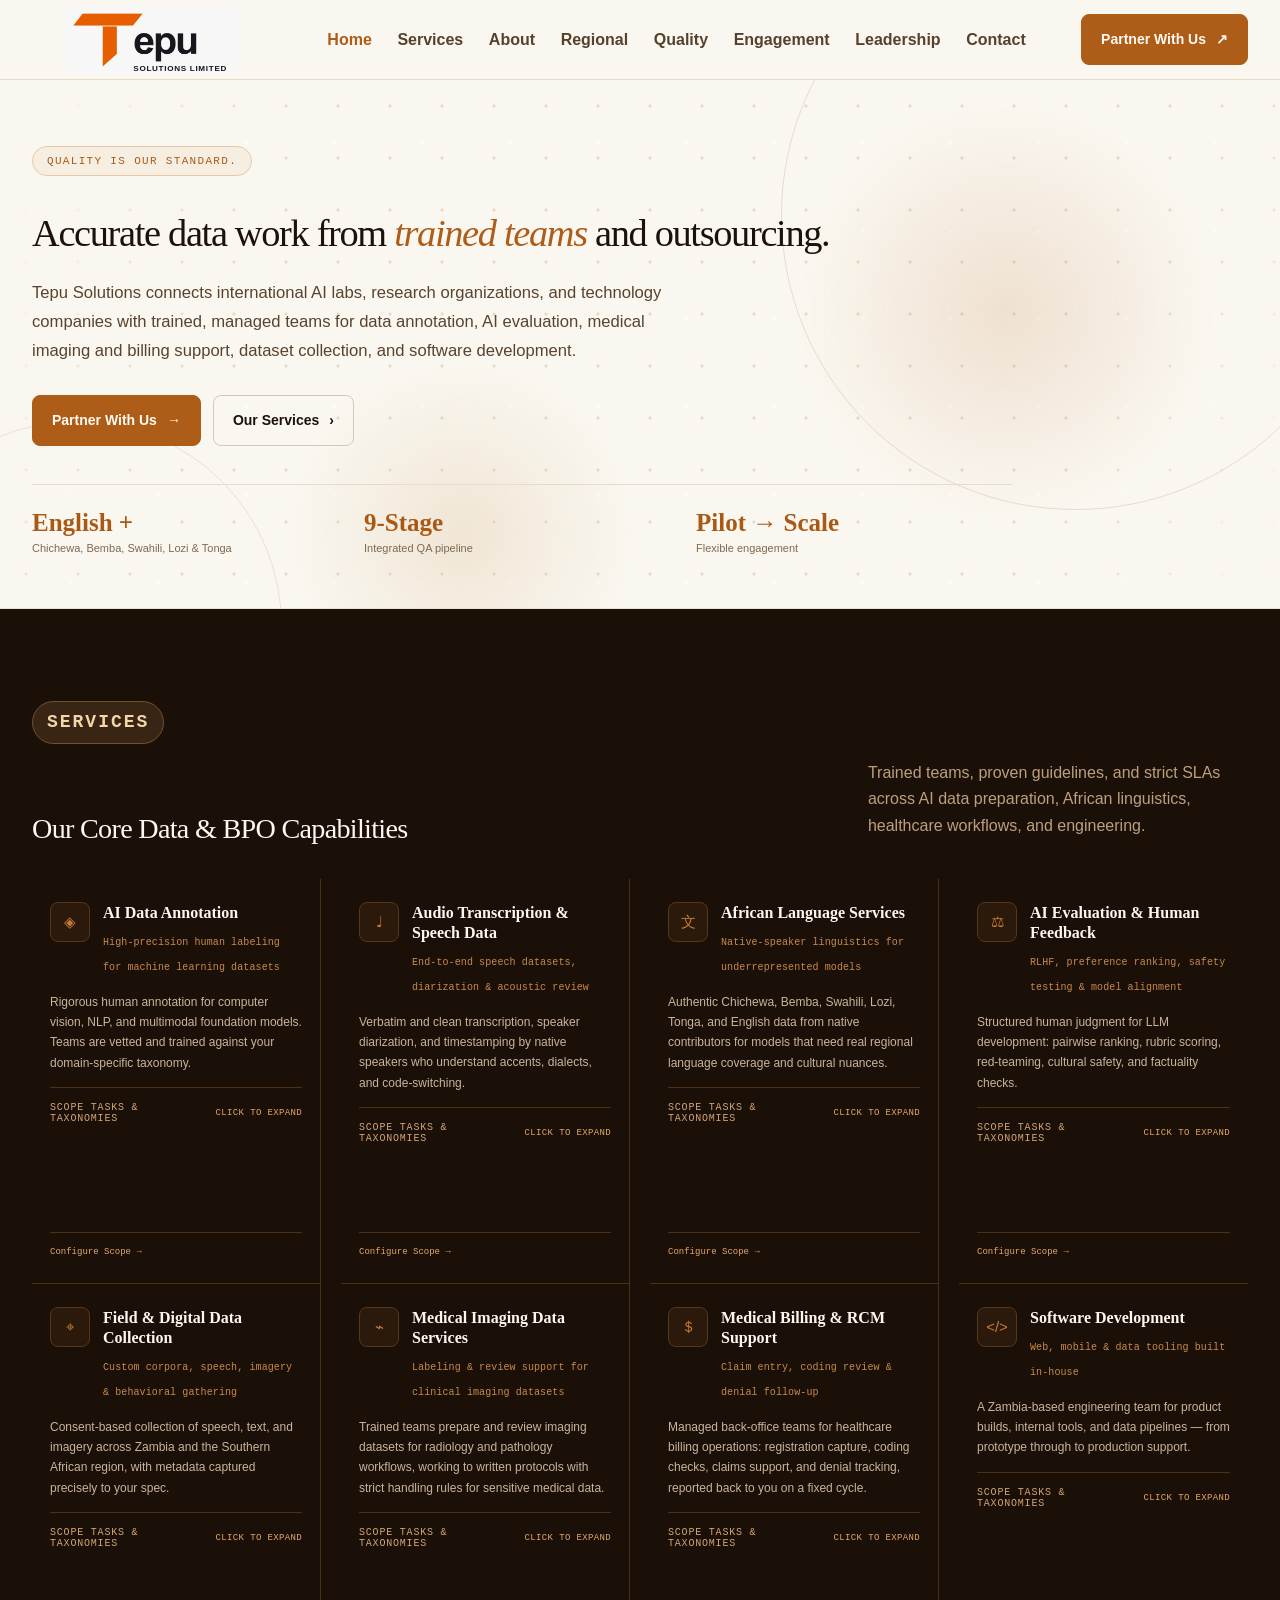
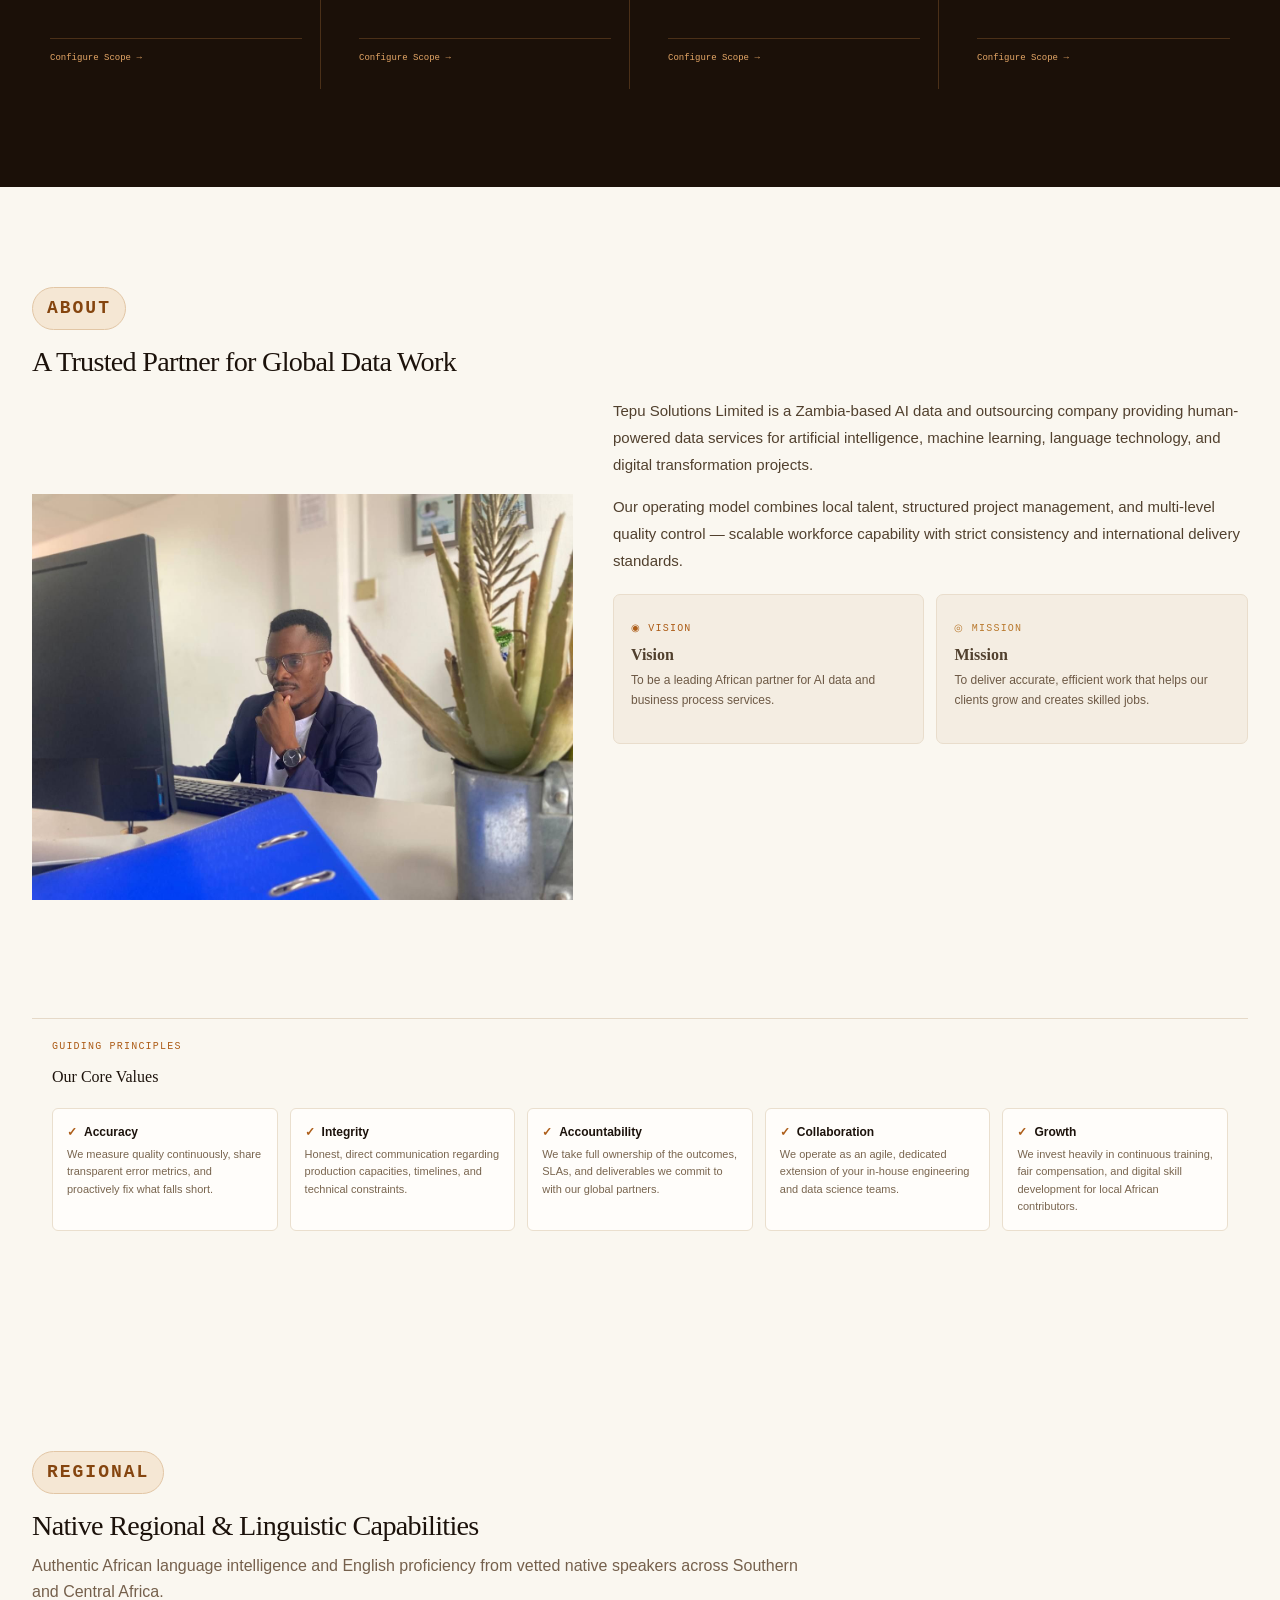
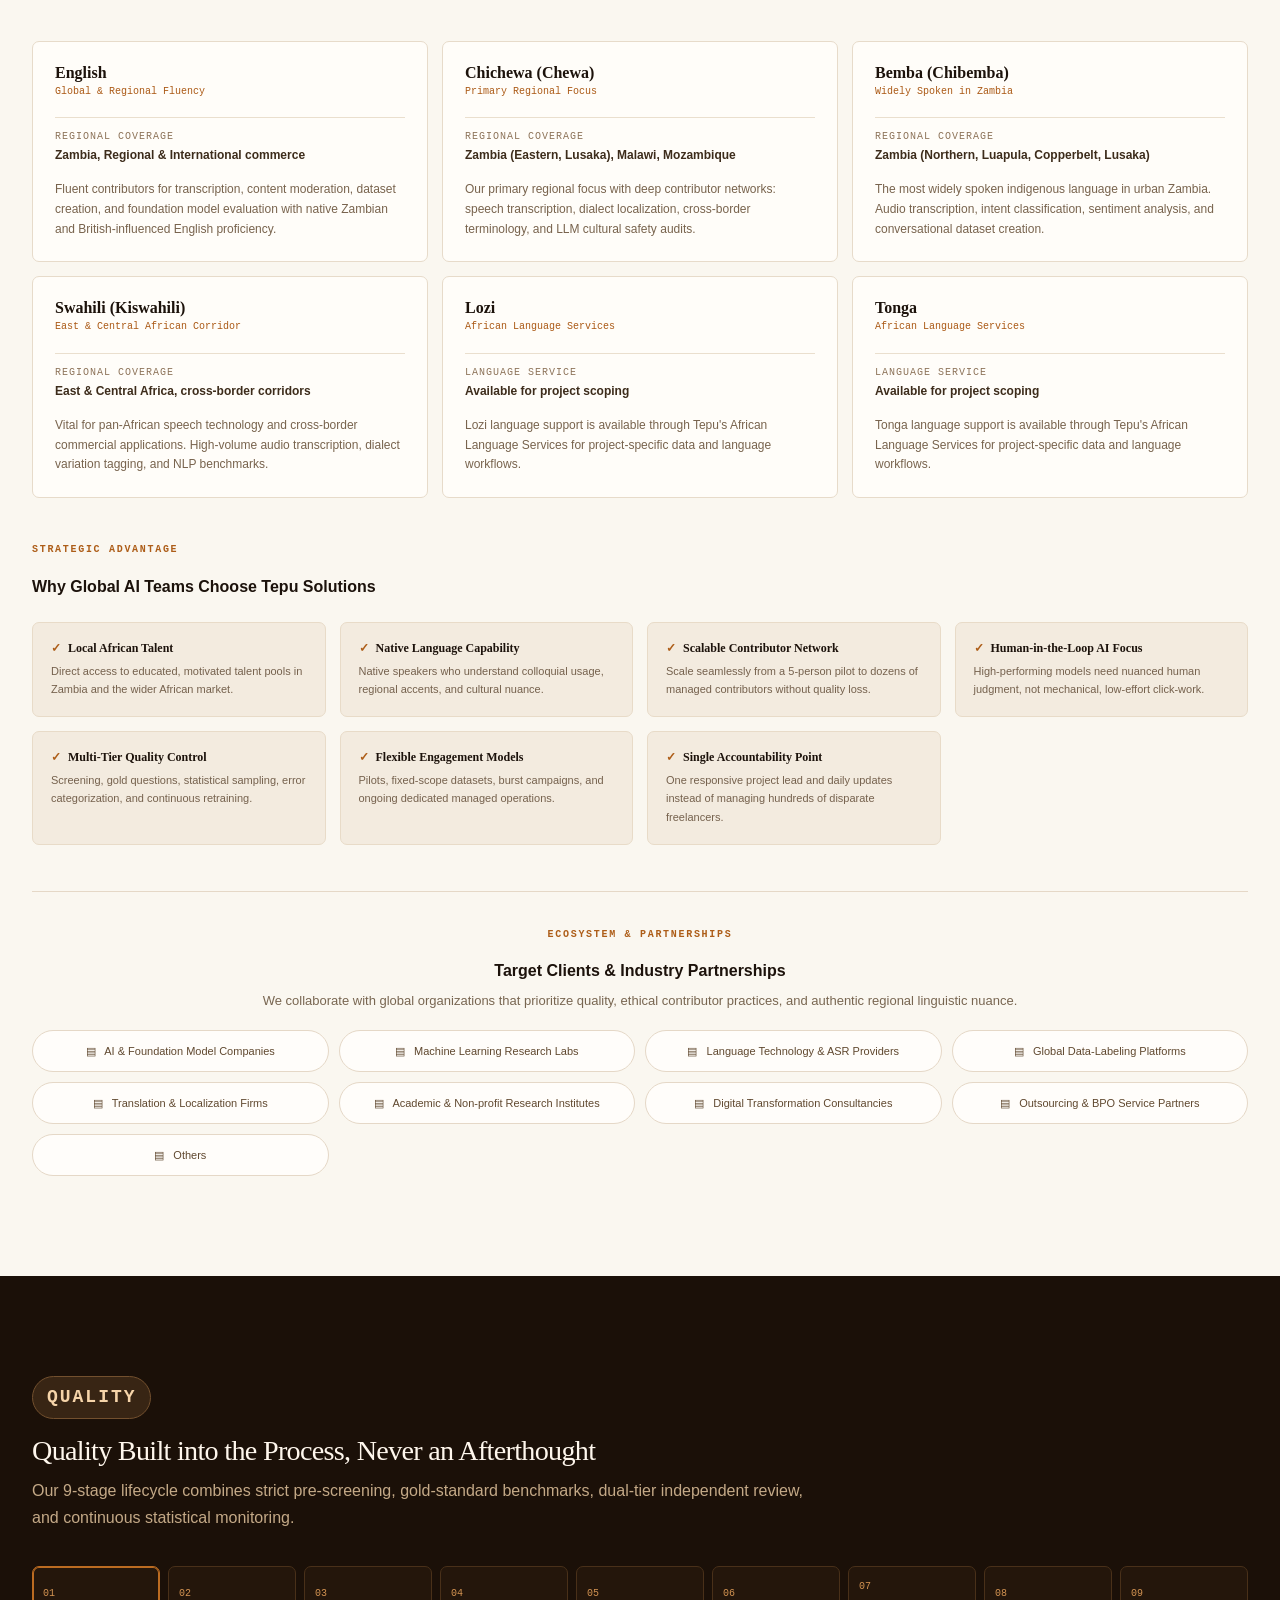
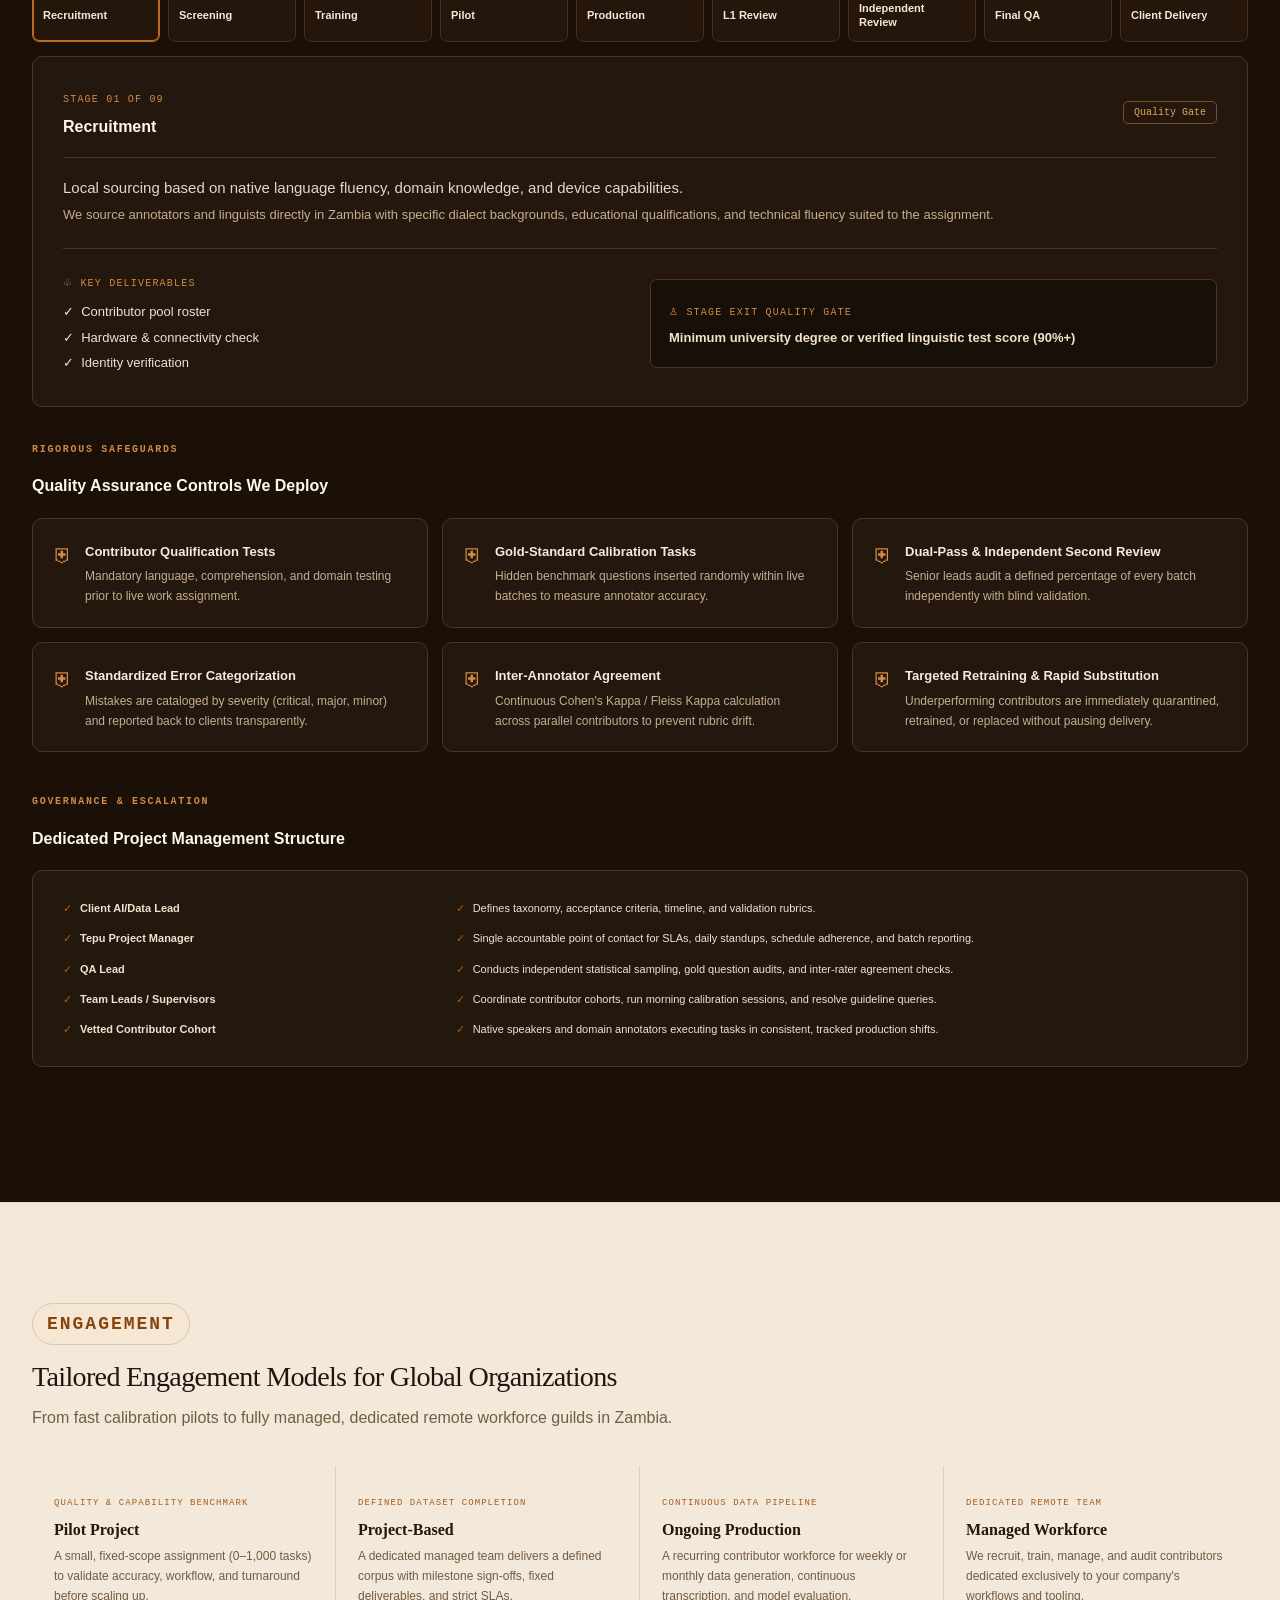
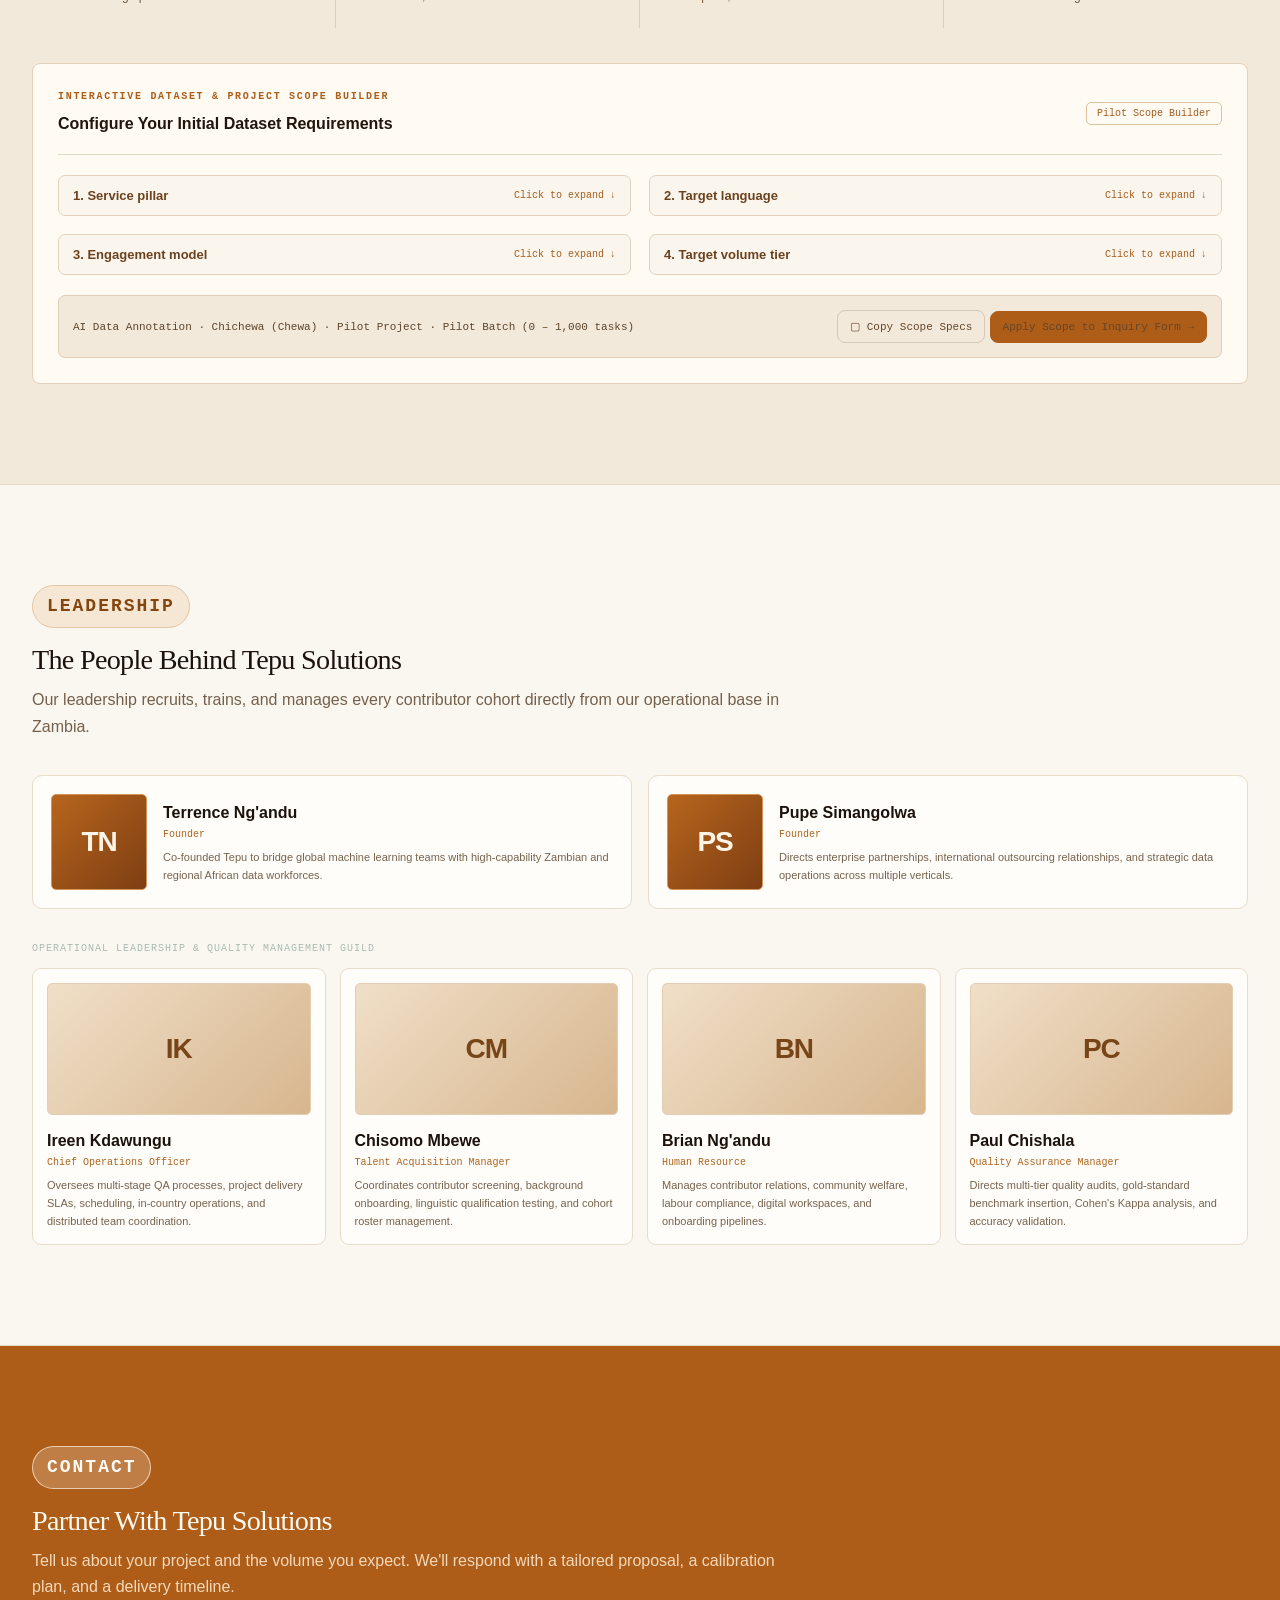
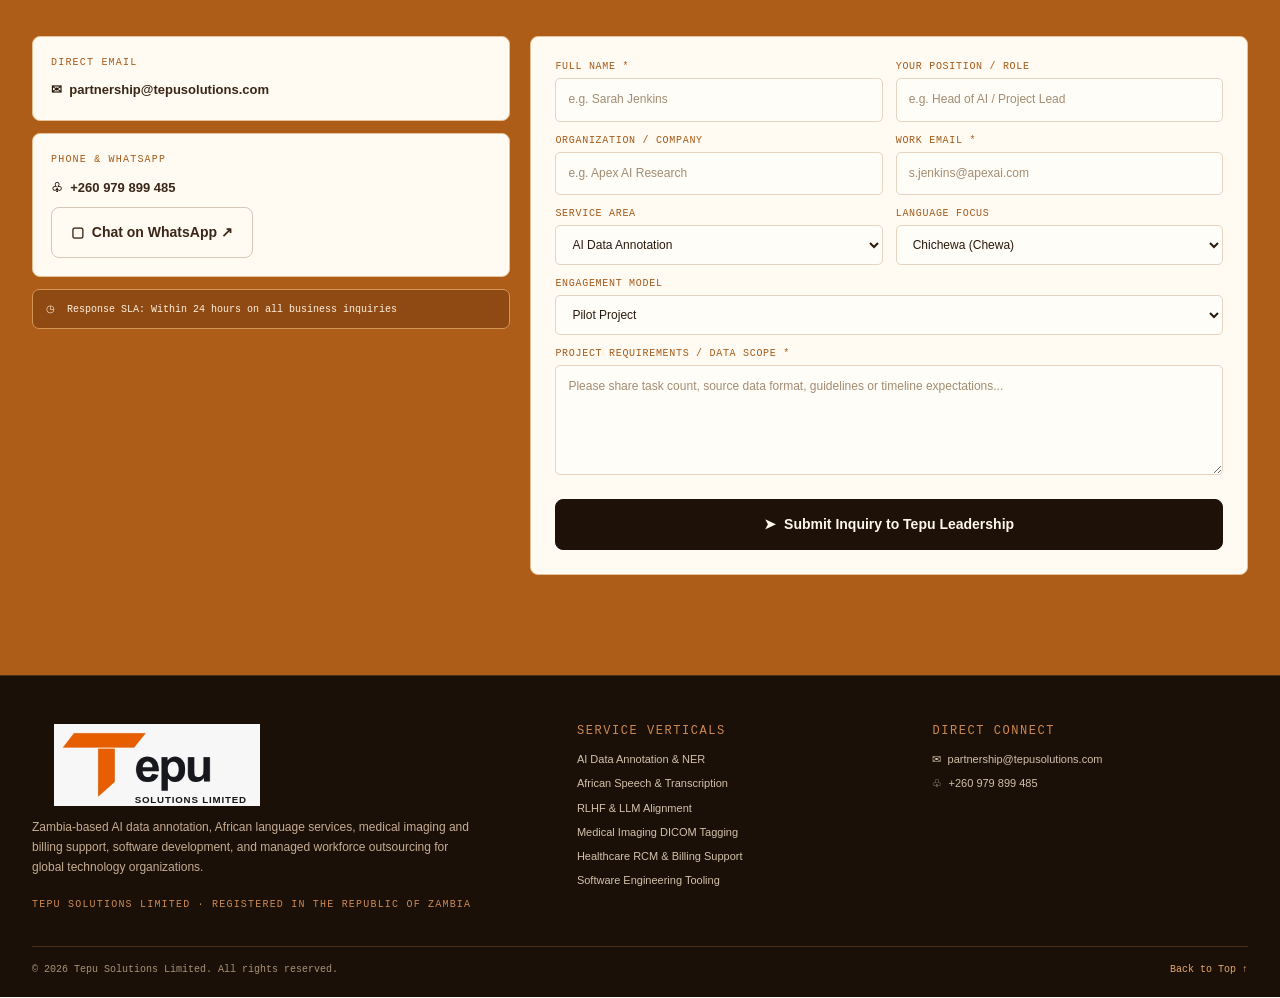
==== index.html @ 6230624f "Remove decorative dot from hero badge" ====
<!doctype html>
<html lang="en">
<head>
<meta charset="utf-8"><meta name="viewport" content="width=device-width,initial-scale=1"><meta name="theme-color" content="#faf7f0">
<meta name="description" content="Tepu Solutions connects international AI labs, research organizations, and technology companies with trained, managed teams for AI data and BPO work from Zambia.">
<title>Tepu Solutions Limited — AI Data &amp; BPO from Zambia</title>
<style>
:root{color-scheme:dark;--bg:#0d1513;--panel:#14211e;--panel2:#101a18;--line:#263934;--text:#eef4ef;--muted:#99aaa4;--green:#37c98a;--mint:#67e2bf;--yellow:#ecc54d;--red:#fa7777;--mono:ui-monospace,"SFMono-Regular",Consolas,monospace;--sans:Inter,"Segoe UI",Arial,sans-serif;--wrap:1380px}*{box-sizing:border-box}html{scroll-behavior:smooth;scroll-padding-top:88px}body{margin:0;background:var(--bg);color:var(--text);font-family:var(--sans);font-size:15px;line-height:1.65;-webkit-font-smoothing:antialiased}a{color:inherit;text-decoration:none}button,input,select,textarea{font:inherit}button{cursor:pointer}.wrap{width:min(var(--wrap),calc(100% - 64px));margin:auto}.mono,.eyebrow,.micro,.tag,.metric strong,.navlink,.step-num{font-family:var(--mono)}.eyebrow{margin:0 0 15px;color:var(--green);font-size:11px;font-weight:700;letter-spacing:.15em;text-transform:uppercase}.muted{color:var(--muted)}.accent{color:var(--green)}.accent2{color:var(--mint)}.rule{height:1px;background:var(--line)}
header{height:80px;position:sticky;top:0;z-index:20;background:rgba(13,21,19,.94);backdrop-filter:blur(16px);border-bottom:1px solid var(--line)}.nav{height:100%;display:flex;align-items:center;gap:28px}.brand{display:flex;align-items:center;gap:12px;min-width:220px}.brandmark{display:grid;place-items:center;width:40px;height:40px;background:var(--green);border-radius:9px;color:#082117;font-weight:900;font-size:20px}.brandtext{font-weight:750;line-height:1.15;font-size:15px}.brandtext small{display:block;color:var(--green);font:10px var(--mono);letter-spacing:.13em;margin-top:4px}.navlinks{display:flex;align-items:center;justify-content:center;gap:clamp(14px,2vw,32px);flex:1}.navlink{font-size:11px;color:#a9b9b2;white-space:nowrap;transition:color .2s}.navlink:hover,.navlink.active{color:var(--green)}.btn{display:inline-flex;align-items:center;justify-content:center;gap:10px;padding:12px 18px;border:1px solid var(--line);border-radius:6px;background:transparent;color:var(--text);font-weight:700;font-size:13px;transition:transform .2s,background .2s,border .2s}.btn:hover{transform:translateY(-2px);border-color:var(--green)}.btn-primary{background:var(--green);border-color:var(--green);color:#082117}.btn-primary:hover{background:#53d69c}.nav-cta{white-space:nowrap;padding:11px 16px;font-size:12px}.menu{display:none}
.hero{min-height:680px;position:relative;display:flex;align-items:center;overflow:hidden;border-bottom:1px solid var(--line);background:radial-gradient(ellipse at 70% 90%,rgba(28,157,108,.16),transparent 48%),linear-gradient(145deg,#101b18,#0d1513 66%)}.hero:before{content:"";position:absolute;inset:0;opacity:.2;background-image:radial-gradient(rgba(100,213,177,.36) 1px,transparent 1px);background-size:28px 28px;mask-image:linear-gradient(90deg,transparent 12%,black 100%)}.datastream{position:absolute;inset:auto -3% -10% 0;height:62%;width:106%;opacity:.34;pointer-events:none}.hero-inner{position:relative;z-index:1;padding:92px 0 48px}.hero-badge{display:inline-flex;align-items:center;gap:10px;border:1px solid #236147;background:#10241d;border-radius:999px;padding:6px 14px;color:var(--green);font:12px var(--mono)}.dot{width:8px;height:8px;background:var(--green);border-radius:100%;box-shadow:0 0 12px var(--green)}.stream-status{position:absolute;right:0;top:105px;border:1px solid #236147;background:#0e1d19;border-radius:999px;padding:7px 14px;color:var(--mint);font:10px var(--mono);letter-spacing:.02em}.hero h1{max-width:980px;margin:34px 0 24px;font-size:clamp(48px,7vw,86px);line-height:1.08;letter-spacing:-.055em;font-weight:780}.hero h1 em{font-style:normal;color:var(--green)}.hero-copy{max-width:820px;color:#a5b3ad;font-size:clamp(16px,1.45vw,20px);line-height:1.75;margin:0}.hero-actions{display:flex;gap:12px;margin-top:34px;flex-wrap:wrap}.hero-metrics{display:grid;grid-template-columns:repeat(3,1fr);gap:24px;margin-top:76px;border-top:1px solid var(--line);padding-top:34px}.metric strong{display:block;color:var(--text);font-size:27px;line-height:1.3}.metric p{margin:3px 0 0;color:var(--muted);font-size:12px}
section{scroll-margin-top:80px}.section{padding:100px 0}.section-head{max-width:780px;margin-bottom:35px}.section-title{margin:0 0 12px;font-size:clamp(28px,4vw,42px);line-height:1.17;letter-spacing:-.035em}.section-lede{margin:0;color:var(--muted);font-size:16px;max-width:780px}.about-grid{display:grid;grid-template-columns:1.25fr .75fr;gap:24px}.about-copy{font-size:17px;color:#c2cec8;line-height:1.8}.about-copy p{margin:0 0 18px}.mission-grid{display:grid;grid-template-columns:1fr 1fr;gap:14px;margin-top:26px}.mission,.value-panel,.card,.leader-card,.language-card,.engagement-card,.qa-card{background:var(--panel);border:1px solid var(--line);border-radius:10px}.mission{padding:22px}.mission h3{margin:7px 0;font-size:17px}.mission p{margin:0;font-size:13px;color:#c2cec8;line-height:1.65}.tag{font-size:10px;color:var(--green);letter-spacing:.12em;text-transform:uppercase}.value-panel{padding:24px}.value-panel h3{margin:0 0 15px;font-size:18px}.value{border:1px solid var(--line);background:#111b18;border-radius:7px;padding:14px;margin-top:10px}.value h4{margin:0 0 3px;font-size:14px}.value p{margin:0;color:var(--muted);font-size:12px}.check{color:var(--green);margin-right:7px}
.cap-section{padding-top:86px}.card-grid{display:grid;grid-template-columns:repeat(2,minmax(0,1fr));gap:18px}.card{padding:24px;display:flex;flex-direction:column;min-height:300px;transition:border-color .2s,transform .2s}.card:hover,.qa-card:hover,.leader-card:hover{border-color:#347a5e;transform:translateY(-2px)}.card-top{display:flex;align-items:flex-start;gap:13px}.iconbox{width:40px;height:40px;flex:0 0 40px;display:grid;place-items:center;color:var(--green);background:#10241d;border:1px solid var(--line);border-radius:8px}.iconbox svg{width:20px;height:20px;stroke:currentColor;fill:none;stroke-width:1.8}.card h3{font-size:18px;line-height:1.25;margin:1px 0 5px}.card .tag{font-size:10px;letter-spacing:.01em;text-transform:none;color:var(--green)}.card p{color:#aebdb6;font-size:13px;margin:18px 0}.scope{border-top:1px solid var(--line);padding-top:14px}.scope-label{color:#82948d;font:10px var(--mono);letter-spacing:.08em;text-transform:uppercase;margin-bottom:9px}.scope ul{list-style:none;margin:0;padding:0;display:grid;grid-template-columns:1fr 1fr;gap:7px 14px}.scope li{font-size:11px;color:#d1dbd5}.scope li:before{content:"✓";color:var(--green);margin-right:8px}.card-foot{border-top:1px solid var(--line);padding-top:14px;margin-top:auto;display:flex;justify-content:space-between;gap:10px;align-items:center;color:#95a89f;font:10px var(--mono)}.configure-service{border:0;background:transparent;padding:0;color:var(--green);font:10px var(--mono);white-space:nowrap}.configure-service:hover{text-decoration:underline}

.qa-grid{display:grid;grid-template-columns:repeat(9,minmax(90px,1fr));gap:8px;margin:30px 0 14px}.step{border:1px solid var(--line);background:#14201d;border-radius:7px;padding:12px 10px;text-align:left;color:var(--text);min-height:68px}.step[aria-selected="true"]{border-color:var(--green);box-shadow:inset 0 0 0 1px var(--green)}.step-num{display:block;color:var(--green);font-size:10px}.step b{display:block;font-size:11px;line-height:1.3;margin-top:5px}.stage{border:1px solid var(--line);background:var(--panel);border-radius:10px;padding:28px 30px;margin-bottom:35px}.stage-head{display:flex;justify-content:space-between;gap:20px;align-items:center;border-bottom:1px solid var(--line);padding-bottom:16px}.stage h3{margin:4px 0 0;font-size:21px}.verified{border:1px solid #286346;border-radius:5px;color:var(--green);padding:5px 10px;font:10px var(--mono)}.stage-desc{color:#c4d0c9;margin:18px 0 4px}.stage-detail{margin:0;color:var(--muted);font-size:13px}.stage-bottom{display:grid;grid-template-columns:1fr 1fr;gap:20px;border-top:1px solid var(--line);margin-top:22px;padding-top:20px}.stage-bottom ul{list-style:none;margin:8px 0 0;padding:0}.stage-bottom li{color:#cad5ce;font-size:13px;margin:4px 0}.gate{border:1px solid var(--line);background:#101a18;border-radius:7px;padding:18px;align-self:center}.gate .tag{color:var(--yellow)}.gate p{margin:5px 0 0;font-size:13px;font-weight:600}.qa-controls{display:grid;grid-template-columns:repeat(3,1fr);gap:14px}.qa-card{padding:20px;display:flex;gap:12px;align-items:flex-start}.qa-card strong{font-size:13px}.qa-card p{color:var(--muted);font-size:12px;margin:4px 0 0}.qa-card .shield{color:var(--green);font-size:20px}
.regional-grid{display:grid;grid-template-columns:repeat(2,1fr);gap:18px}.language-card{padding:24px}.language-card h3{margin:0;font-size:21px}.language-card .tag{display:block;margin:2px 0 17px;text-transform:none;letter-spacing:0}.coverage{border-top:1px solid var(--line);padding-top:13px}.coverage label{display:block;color:#879a91;font:10px var(--mono);text-transform:uppercase;letter-spacing:.1em}.coverage strong{font-size:13px}.language-card p{font-size:13px;color:var(--muted);margin:13px 0 0}.adv-grid{display:grid;grid-template-columns:repeat(3,1fr);gap:14px;margin-top:22px}.adv{background:var(--panel);border:1px solid var(--line);border-radius:8px;padding:18px}.adv h4{font-size:13px;margin:0 0 6px}.adv p{font-size:12px;color:var(--muted);margin:0}.partner-box{background:var(--panel);border:1px solid var(--line);border-radius:10px;padding:25px;margin-top:46px}.partner-grid{display:grid;grid-template-columns:repeat(4,1fr);gap:10px;margin-top:19px}.partner{border:1px solid var(--line);background:#101a18;border-radius:6px;padding:14px;color:#dae4dd;font-size:12px}
.engagement{background:#101a18;border-block:1px solid var(--line)}.engagement-grid{display:grid;grid-template-columns:repeat(4,1fr);gap:14px}.engagement-card{padding:20px}.engagement-card .tag{font-size:9px}.engagement-card h3{font-size:16px;margin:8px 0}.engagement-card p{color:var(--muted);font-size:12px;margin:0}.builder{margin-top:35px;padding:25px;border:1px solid var(--line);border-radius:10px;background:var(--panel)}.builder-head{display:flex;justify-content:space-between;align-items:center;gap:15px;border-bottom:1px solid var(--line);padding-bottom:17px}.builder-head h3{font-size:19px;margin:0}.builder-grid{display:grid;grid-template-columns:1fr 1fr 1fr;gap:18px;margin-top:20px}.option-group label{display:block;color:var(--green);font:10px var(--mono);text-transform:uppercase;letter-spacing:.07em;margin-bottom:7px}.option{display:block;width:100%;text-align:left;border:1px solid var(--line);background:#101a18;color:#adbbb5;border-radius:5px;padding:7px 10px;font-size:11px;margin:5px 0}.option.selected{border-color:var(--green);background:#173a2c;color:var(--text)}.volume{margin-top:16px;padding-top:13px;border-top:1px solid var(--line)}.scope-output{margin-top:20px;border:1px solid var(--line);border-radius:7px;background:#101a18;padding:14px;display:flex;align-items:center;justify-content:space-between;gap:14px;flex-wrap:wrap}.scope-output p{margin:0;color:#a9b8b1;font:11px var(--mono)}.scope-output .btn{font:11px var(--mono);padding:9px 12px}
.lead-grid{display:grid;grid-template-columns:1fr 1fr;gap:16px}.leader-card{padding:18px;display:flex;gap:16px;align-items:center}.portrait{width:96px;height:96px;flex:0 0 96px;border-radius:7px;background:linear-gradient(135deg,#1c6145,#18302a);display:grid;place-items:center;color:var(--mint);font-size:28px;font-weight:750;letter-spacing:-.04em;border:1px solid #286447}.leader-card h3{font-size:15px;margin:0}.role{display:block;color:var(--yellow);font:10px var(--mono);margin:2px 0 8px}.leader-card p{font-size:11px;color:var(--muted);margin:0}.subhead{margin:34px 0 14px;color:#a9bbb2;font:10px var(--mono);letter-spacing:.1em;text-transform:uppercase}.staff-grid{display:grid;grid-template-columns:repeat(4,1fr);gap:14px}.staff{background:var(--panel);border:1px solid var(--line);border-radius:9px;padding:14px}.staff .portrait{width:100%;height:132px;margin-bottom:13px}.staff h3{font-size:13px;margin:0}.staff p{font-size:11px;color:var(--muted);margin:8px 0 0}
.contact{background:#101a18;border-top:1px solid var(--line)}.contact-grid{display:grid;grid-template-columns:.8fr 1.2fr;gap:20px}.contact-stack{display:grid;gap:12px;align-content:start}.contact-card{border:1px solid var(--line);background:var(--panel);border-radius:8px;padding:18px}.contact-card .tag{display:block;margin-bottom:6px}.contact-card strong{font-size:13px}.contact-card p{margin:0;color:var(--muted);font-size:11px}.contact-card a:hover{color:var(--green)}.sla{border:1px solid var(--line);border-radius:7px;padding:13px;color:var(--yellow);font:10px var(--mono);background:#111b18}.formbox{border:1px solid var(--line);background:var(--panel);border-radius:10px;padding:24px}.formgrid{display:grid;grid-template-columns:1fr 1fr;gap:13px}.field label{display:block;color:var(--green);font:10px var(--mono);letter-spacing:.07em;text-transform:uppercase;margin-bottom:6px}.field input,.field select,.field textarea{width:100%;background:#101a18;border:1px solid var(--line);border-radius:5px;color:var(--text);padding:11px 12px;font-size:12px;outline:none}.field input:focus,.field select:focus,.field textarea:focus{border-color:var(--green)}.field textarea{min-height:110px;resize:vertical}.field.full{grid-column:1/-1}.formbox .btn{width:100%;margin-top:16px}.formnote{color:#83958c;font:10px var(--mono);margin:11px 0 0}.footer{border-top:1px solid var(--line);padding:48px 0 22px}.footer-grid{display:grid;grid-template-columns:1.6fr 1fr 1fr;gap:40px}.footer p{max-width:440px;color:var(--muted);font-size:12px}.footer h4{font:10px var(--mono);color:var(--green);letter-spacing:.13em;text-transform:uppercase;margin:0 0 12px}.footer-list{list-style:none;padding:0;margin:0;color:#a9b8b1;font-size:11px}.footer-list li{margin:6px 0}.copyright{border-top:1px solid var(--line);margin-top:32px;padding-top:17px;display:flex;justify-content:space-between;color:#82948c;font:10px var(--mono)}.backtop{color:var(--green)}
@media(max-width:1100px){.navlinks{gap:13px}.navlink{font-size:10px}.brand{min-width:175px}.nav{gap:16px}.stream-status{right:0}.qa-grid{grid-template-columns:repeat(5,1fr)}.partner-grid{grid-template-columns:repeat(3,1fr)}}@media(max-width:800px){.wrap{width:min(var(--wrap),calc(100% - 36px))}.nav{justify-content:space-between}.navlinks{display:none;position:absolute;left:0;right:0;top:79px;padding:18px;background:#101a18;border-bottom:1px solid var(--line);align-items:flex-start;flex-direction:column}.navlinks.open{display:flex}.navlinks .navlink{font-size:12px;padding:4px}.menu{display:inline-flex;background:transparent;color:var(--text);border:1px solid var(--line);border-radius:5px;padding:8px 10px}.nav-cta{margin-left:auto}.brand{min-width:0}.hero{min-height:initial}.hero-inner{padding:95px 0 35px}.stream-status{position:static;display:inline-flex;margin-top:18px}.hero-metrics{margin-top:55px;gap:10px}.metric strong{font-size:20px}.section{padding:75px 0}.about-grid,.contact-grid{grid-template-columns:1fr}.card-grid{grid-template-columns:1fr}.card{min-height:0}.card-foot{margin-top:22px}.qa-controls{grid-template-columns:repeat(2,1fr)}.partner-grid{grid-template-columns:repeat(2,1fr)}.engagement-grid{grid-template-columns:repeat(2,1fr)}.builder-grid{grid-template-columns:1fr 1fr}.staff-grid{grid-template-columns:repeat(2,1fr)}.footer-grid{grid-template-columns:1fr 1fr}.footer-brand-col{grid-column:1/-1}}@media(max-width:540px){.nav-cta{display:none}.hero h1{font-size:48px}.hero-copy{font-size:15px}.hero-metrics{grid-template-columns:1fr;gap:15px}.metric{display:flex;align-items:baseline;gap:12px}.metric strong{min-width:125px}.mission-grid,.regional-grid{grid-template-columns:1fr}.scope ul{grid-template-columns:1fr 1fr}.qa-grid{grid-template-columns:repeat(3,1fr)}.stage{padding:20px}.stage-bottom{grid-template-columns:1fr}.qa-controls{grid-template-columns:1fr}.adv-grid{grid-template-columns:1fr 1fr}.partner-grid{grid-template-columns:1fr 1fr}.engagement-grid{grid-template-columns:1fr 1fr}.builder{padding:18px}.builder-head{align-items:flex-start;flex-direction:column}.builder-grid{grid-template-columns:1fr}.lead-grid{grid-template-columns:1fr}.leader-card{align-items:flex-start}.portrait{width:74px;height:74px;flex-basis:74px}.staff-grid{grid-template-columns:1fr 1fr}.staff .portrait{height:100px}.formgrid{grid-template-columns:1fr}.field.full{grid-column:auto}.footer-grid{grid-template-columns:1fr}.footer-brand-col{grid-column:auto}.copyright{flex-direction:column;gap:12px}.section-title{font-size:30px}}
@media(prefers-reduced-motion:reduce){html{scroll-behavior:auto}*,*:before,*:after{transition:none!important}}
</style>
<link rel="stylesheet" href="assets/theme.css?v=section-labels-20261012">
</head>
<body>
<header><div class="wrap nav"><a class="brand" href="#home" aria-label="Tepu Solutions home"><img class="brand-logo" src="assets/tepu-company-logo.svg" alt="Tepu Solutions Limited"></a><nav class="navlinks" id="navlinks" aria-label="Main navigation"><a class="navlink" href="#home">Home</a><a class="navlink" href="#capabilities">Services</a><a class="navlink" href="#about">About</a><a class="navlink" href="#regional">Regional</a><a class="navlink" href="#quality">Quality</a><a class="navlink" href="#engagement">Engagement</a><a class="navlink" href="#leadership">Leadership</a><a class="navlink" href="#contact">Contact</a></nav><a class="btn btn-primary nav-cta" href="#contact">Partner With Us <span aria-hidden="true">↗</span></a><button class="menu" id="menu" aria-expanded="false" aria-controls="navlinks">Menu</button></div></header>
<main>
<section id="home" class="hero hero-showcase"><div class="hero-motion-bg" aria-hidden="true"><span class="home-glow home-glow-a"></span><span class="home-glow home-glow-b"></span><span class="home-orbit home-orbit-a"></span><span class="home-orbit home-orbit-b"></span></div><div class="wrap hero-layout"><div class="hero-main"><span class="hero-badge">Quality is our standard.</span><h1>Accurate data work from <em>trained teams</em> and outsourcing.</h1><p class="hero-copy">Tepu Solutions connects international AI labs, research organizations, and technology companies with trained, managed teams for data annotation, AI evaluation, medical imaging and billing support, dataset collection, and software development.</p><div class="hero-actions"><a class="btn btn-primary" href="#contact">Partner With Us <span>→</span></a><a class="btn" href="#capabilities">Our Services <span>›</span></a></div></div><div class="hero-metrics"><div class="metric"><strong>English +</strong><p>Chichewa, Bemba, Swahili, Lozi &amp; Tonga</p></div><div class="metric"><strong>9-Stage</strong><p>Integrated QA pipeline</p></div><div class="metric"><strong>Pilot → Scale</strong><p>Flexible engagement</p></div></div></div></section>
<section class="section cap-section services-section" id="capabilities"><div class="wrap"><div class="section-head"><p class="eyebrow">Services</p><h2 class="section-title">Our Core Data &amp; BPO Capabilities</h2><p class="section-lede">Trained teams, proven guidelines, and strict SLAs across AI data preparation, African linguistics, healthcare workflows, and engineering.</p></div><div class="card-grid">
<article class="card"><div class="card-top"><span class="iconbox">◈</span><div><h3>AI Data Annotation</h3><span class="tag">High-precision human labeling for machine learning datasets</span></div></div><p>Rigorous human annotation for computer vision, NLP, and multimodal foundation models. Teams are vetted and trained against your domain-specific taxonomy.</p><details class="scope scope-dropdown"><summary>Scope tasks &amp; taxonomies</summary><ul><li>Transcription</li><li>Text classification</li><li>Named Entity Recognition (NER)</li><li>Intent classification</li><li>Sentiment annotation</li><li>Content categorization</li><li>Image annotation (boxes, polygons, segmentation)</li><li>Video annotation &amp; tracking</li><li>Audio annotation</li><li>Entity &amp; attribute labeling</li><li>Search relevance evaluation</li><li>Data quality review &amp; auditing</li></ul></details><div class="card-foot"><button class="configure-service" type="button" data-service="AI Data Annotation">Configure Scope →</button></div></article>
<article class="card"><div class="card-top"><span class="iconbox">♩</span><div><h3>Audio Transcription &amp; Speech Data</h3><span class="tag">End-to-end speech datasets, diarization &amp; acoustic review</span></div></div><p>Verbatim and clean transcription, speaker diarization, and timestamping by native speakers who understand accents, dialects, and code-switching.</p><details class="scope scope-dropdown"><summary>Scope tasks &amp; taxonomies</summary><ul><li>Verbatim &amp; clean-read transcription</li><li>Speaker diarization</li><li>Timestamp alignment</li><li>Acoustic event tagging</li><li>Speech corpus recording</li><li>ASR output review</li></ul></details><div class="card-foot"><button class="configure-service" type="button" data-service="Audio Transcription &amp; Speech Data">Configure Scope →</button></div></article>
<article class="card"><div class="card-top"><span class="iconbox">文</span><div><h3>African Language Services</h3><span class="tag">Native-speaker linguistics for underrepresented models</span></div></div><p>Authentic Chichewa, Bemba, Swahili, Lozi, Tonga, and English data from native contributors for models that need real regional language coverage and cultural nuances.</p><details class="scope scope-dropdown"><summary>Scope tasks &amp; taxonomies</summary><ul><li>Translation &amp; back-translation</li><li>Dialect localization</li><li>Cultural safety review</li><li>Lexicon &amp; glossary building</li><li>Text corpus creation</li><li>Prompt &amp; response writing</li></ul></details><div class="card-foot"><button class="configure-service" type="button" data-service="African Language Services">Configure Scope →</button></div></article>
<article class="card"><div class="card-top"><span class="iconbox">⚖</span><div><h3>AI Evaluation &amp; Human Feedback</h3><span class="tag">RLHF, preference ranking, safety testing &amp; model alignment</span></div></div><p>Structured human judgment for LLM development: pairwise ranking, rubric scoring, red-teaming, cultural safety, and factuality checks.</p><details class="scope scope-dropdown"><summary>Scope tasks &amp; taxonomies</summary><ul><li>Preference ranking (RLHF)</li><li>Rubric-based response scoring</li><li>Red-teaming &amp; safety testing</li><li>Factuality verification</li><li>Instruction-following evaluation</li><li>Multilingual output review</li></ul></details><div class="card-foot"><button class="configure-service" type="button" data-service="AI Evaluation &amp; Human Feedback">Configure Scope →</button></div></article>
<article class="card"><div class="card-top"><span class="iconbox">⌖</span><div><h3>Field &amp; Digital Data Collection</h3><span class="tag">Custom corpora, speech, imagery &amp; behavioral gathering</span></div></div><p>Consent-based collection of speech, text, and imagery across Zambia and the Southern African region, with metadata captured precisely to your spec.</p><details class="scope scope-dropdown"><summary>Scope tasks &amp; taxonomies</summary><ul><li>Speech recording campaigns</li><li>Image &amp; video capture</li><li>Survey &amp; form data</li><li>Text elicitation</li><li>Metadata tagging</li><li>Consent &amp; compliance tracking</li></ul></details><div class="card-foot"><button class="configure-service" type="button" data-service="Field &amp; Digital Data Collection">Configure Scope →</button></div></article>
<article class="card"><div class="card-top"><span class="iconbox">⌁</span><div><h3>Medical Imaging Data Services</h3><span class="tag">Labeling &amp; review support for clinical imaging datasets</span></div></div><p>Trained teams prepare and review imaging datasets for radiology and pathology workflows, working to written protocols with strict handling rules for sensitive medical data.</p><details class="scope scope-dropdown"><summary>Scope tasks &amp; taxonomies</summary><ul><li>Image labeling (boxes, polygons, segmentation)</li><li>Lesion and region marking</li><li>Image classification &amp; triage tagging</li><li>Report-to-image alignment review</li><li>DICOM metadata tagging</li><li>De-identification checks</li><li>Second-reader QC sampling</li><li>Dataset quality auditing</li></ul></details><div class="card-foot"><button class="configure-service" type="button" data-service="Medical Imaging Data Services">Configure Scope →</button></div></article>
<article class="card"><div class="card-top"><span class="iconbox">＄</span><div><h3>Medical Billing &amp; RCM Support</h3><span class="tag">Claim entry, coding review &amp; denial follow-up</span></div></div><p>Managed back-office teams for healthcare billing operations: registration capture, coding checks, claims support, and denial tracking, reported back to you on a fixed cycle.</p><details class="scope scope-dropdown"><summary>Scope tasks &amp; taxonomies</summary><ul><li>Patient &amp; registration data entry</li><li>Coding &amp; charge entry review</li><li>Claims submission support</li><li>Denial tracking &amp; follow-up</li><li>Payer portal data capture</li><li>Eligibility verification support</li><li>Statement &amp; reconciliation support</li><li>Confidential handling protocols</li></ul></details><div class="card-foot"><button class="configure-service" type="button" data-service="Medical Billing &amp; RCM Support">Configure Scope →</button></div></article>
<article class="card"><div class="card-top"><span class="iconbox">&lt;/&gt;</span><div><h3>Software Development</h3><span class="tag">Web, mobile &amp; data tooling built in-house</span></div></div><p>A Zambia-based engineering team for product builds, internal tools, and data pipelines — from prototype through to production support.</p><details class="scope scope-dropdown"><summary>Scope tasks &amp; taxonomies</summary><ul><li>Web application development</li><li>Mobile app development</li><li>APIs &amp; third-party integrations</li><li>Data pipelines &amp; ETL</li><li>Annotation and QA tooling</li><li>Dashboards &amp; reporting</li><li>Maintenance &amp; support</li><li>Cloud deployment &amp; monitoring</li></ul></details><div class="card-foot"><button class="configure-service" type="button" data-service="Software Development">Configure Scope →</button></div></article></div></div></section>
<section class="section" id="about"><div class="wrap"><div class="section-head"><p class="eyebrow">About</p><h2 class="section-title">A Trusted Partner for Global Data Work</h2></div><div class="about-grid"><figure class="about-photo"><img src="assets/team-zambia.svg" alt="Tepu Solutions team members together at their workplace in Zambia"></figure><div class="about-copy"><p>Tepu Solutions Limited is a Zambia-based AI data and outsourcing company providing human-powered data services for artificial intelligence, machine learning, language technology, and digital transformation projects.</p><p>Our operating model combines local talent, structured project management, and multi-level quality control — scalable workforce capability with strict consistency and international delivery standards.</p><div class="mission-grid"><article class="mission"><span class="tag">◉ Vision</span><h3>Vision</h3><p>To be a leading African partner for AI data and business process services.</p></article><article class="mission"><span class="tag" style="color:var(--yellow)">◎ Mission</span><h3>Mission</h3><p>To deliver accurate, efficient work that helps our clients grow and creates skilled jobs.</p></article></div></div><aside class="value-panel"><span class="tag">Guiding principles</span><h3>Our Core Values</h3><div class="value"><h4><span class="check">✓</span>Accuracy</h4><p>We measure quality continuously, share transparent error metrics, and proactively fix what falls short.</p></div><div class="value"><h4><span class="check">✓</span>Integrity</h4><p>Honest, direct communication regarding production capacities, timelines, and technical constraints.</p></div><div class="value"><h4><span class="check">✓</span>Accountability</h4><p>We take full ownership of the outcomes, SLAs, and deliverables we commit to with our global partners.</p></div><div class="value"><h4><span class="check">✓</span>Collaboration</h4><p>We operate as an agile, dedicated extension of your in-house engineering and data science teams.</p></div><div class="value"><h4><span class="check">✓</span>Growth</h4><p>We invest heavily in continuous training, fair compensation, and digital skill development for local African contributors.</p></div></aside></div></div></section>
<section class="section regional-section" id="regional"><div class="wrap"><div class="section-head"><p class="eyebrow">Regional</p><h2 class="section-title">Native Regional &amp; Linguistic Capabilities</h2><p class="section-lede">Authentic African language intelligence and English proficiency from vetted native speakers across Southern and Central Africa.</p></div><div class="regional-grid"><article class="language-card"><h3>English</h3><span class="tag">Global &amp; Regional Fluency</span><div class="coverage"><label>Regional coverage</label><strong>Zambia, Regional &amp; International commerce</strong></div><p>Fluent contributors for transcription, content moderation, dataset creation, and foundation model evaluation with native Zambian and British-influenced English proficiency.</p></article><article class="language-card"><h3>Chichewa (Chewa)</h3><span class="tag">Primary Regional Focus</span><div class="coverage"><label>Regional coverage</label><strong>Zambia (Eastern, Lusaka), Malawi, Mozambique</strong></div><p>Our primary regional focus with deep contributor networks: speech transcription, dialect localization, cross-border terminology, and LLM cultural safety audits.</p></article><article class="language-card"><h3>Bemba (Chibemba)</h3><span class="tag">Widely Spoken in Zambia</span><div class="coverage"><label>Regional coverage</label><strong>Zambia (Northern, Luapula, Copperbelt, Lusaka)</strong></div><p>The most widely spoken indigenous language in urban Zambia. Audio transcription, intent classification, sentiment analysis, and conversational dataset creation.</p></article><article class="language-card"><h3>Swahili (Kiswahili)</h3><span class="tag">East &amp; Central African Corridor</span><div class="coverage"><label>Regional coverage</label><strong>East &amp; Central Africa, cross-border corridors</strong></div><p>Vital for pan-African speech technology and cross-border commercial applications. High-volume audio transcription, dialect variation tagging, and NLP benchmarks.</p></article><article class="language-card"><h3>Lozi</h3><span class="tag">African Language Services</span><div class="coverage"><label>Language service</label><strong>Available for project scoping</strong></div><p>Lozi language support is available through Tepu's African Language Services for project-specific data and language workflows.</p></article><article class="language-card"><h3>Tonga</h3><span class="tag">African Language Services</span><div class="coverage"><label>Language service</label><strong>Available for project scoping</strong></div><p>Tonga language support is available through Tepu's African Language Services for project-specific data and language workflows.</p></article></div><div style="margin-top:44px"><p class="eyebrow">Strategic advantage</p><h3 style="font-size:20px;margin:0">Why Global AI Teams Choose Tepu Solutions</h3><div class="adv-grid"><article class="adv"><h4><span class="check">✓</span>Local African Talent</h4><p>Direct access to educated, motivated talent pools in Zambia and the wider African market.</p></article><article class="adv"><h4><span class="check">✓</span>Native Language Capability</h4><p>Native speakers who understand colloquial usage, regional accents, and cultural nuance.</p></article><article class="adv"><h4><span class="check">✓</span>Scalable Contributor Network</h4><p>Scale seamlessly from a 5-person pilot to dozens of managed contributors without quality loss.</p></article><article class="adv"><h4><span class="check">✓</span>Human-in-the-Loop AI Focus</h4><p>High-performing models need nuanced human judgment, not mechanical, low-effort click-work.</p></article><article class="adv"><h4><span class="check">✓</span>Multi-Tier Quality Control</h4><p>Screening, gold questions, statistical sampling, error categorization, and continuous retraining.</p></article><article class="adv"><h4><span class="check">✓</span>Flexible Engagement Models</h4><p>Pilots, fixed-scope datasets, burst campaigns, and ongoing dedicated managed operations.</p></article><article class="adv"><h4><span class="check">✓</span>Single Accountability Point</h4><p>One responsive project lead and daily updates instead of managing hundreds of disparate freelancers.</p></article></div></div><div class="partner-box"><p class="eyebrow">Ecosystem &amp; partnerships</p><h3 style="font-size:20px;margin:0">Target Clients &amp; Industry Partnerships</h3><p class="muted" style="font-size:13px;margin:5px 0">We collaborate with global organizations that prioritize quality, ethical contributor practices, and authentic regional linguistic nuance.</p><div class="partner-grid"><div class="partner">▤ &nbsp; AI &amp; Foundation Model Companies</div><div class="partner">▤ &nbsp; Machine Learning Research Labs</div><div class="partner">▤ &nbsp; Language Technology &amp; ASR Providers</div><div class="partner">▤ &nbsp; Global Data-Labeling Platforms</div><div class="partner">▤ &nbsp; Translation &amp; Localization Firms</div><div class="partner">▤ &nbsp; Academic &amp; Non-profit Research Institutes</div><div class="partner">▤ &nbsp; Digital Transformation Consultancies</div><div class="partner">▤ &nbsp; Outsourcing &amp; BPO Service Partners</div><div class="partner">▤ &nbsp; Others</div></div></div></div></section>
<section class="section process-section" id="quality"><div class="wrap"><div class="section-head"><p class="eyebrow">Quality</p><h2 class="section-title">Quality Built into the Process, Never an Afterthought</h2><p class="section-lede">Our 9-stage lifecycle combines strict pre-screening, gold-standard benchmarks, dual-tier independent review, and continuous statistical monitoring.</p></div><div class="qa-grid" role="tablist" aria-label="Quality process stages"><button class="step" role="tab" aria-selected="true" data-stage="0"><span class="step-num">01</span><b>Recruitment</b></button><button class="step" role="tab" aria-selected="false" data-stage="1"><span class="step-num">02</span><b>Screening</b></button><button class="step" role="tab" aria-selected="false" data-stage="2"><span class="step-num">03</span><b>Training</b></button><button class="step" role="tab" aria-selected="false" data-stage="3"><span class="step-num">04</span><b>Pilot</b></button><button class="step" role="tab" aria-selected="false" data-stage="4"><span class="step-num">05</span><b>Production</b></button><button class="step" role="tab" aria-selected="false" data-stage="5"><span class="step-num">06</span><b>L1 Review</b></button><button class="step" role="tab" aria-selected="false" data-stage="6"><span class="step-num">07</span><b>Independent Review</b></button><button class="step" role="tab" aria-selected="false" data-stage="7"><span class="step-num">08</span><b>Final QA</b></button><button class="step" role="tab" aria-selected="false" data-stage="8"><span class="step-num">09</span><b>Client Delivery</b></button></div><article class="stage" id="stage-panel" role="tabpanel"><div class="stage-head"><div><span class="tag" id="stage-count">Stage 01 of 09</span><h3 id="stage-title">Recruitment</h3></div><span class="verified">Quality Gate</span></div><p class="stage-desc" id="stage-summary">Local sourcing based on native language fluency, domain knowledge, and device capabilities.</p><p class="stage-detail" id="stage-detail">We source annotators and linguists directly in Zambia with specific dialect backgrounds, educational qualifications, and technical fluency suited to the assignment.</p><div class="stage-bottom"><div><span class="tag">♧ Key deliverables</span><ul id="stage-deliverables"><li>✓ &nbsp;Contributor pool roster</li><li>✓ &nbsp;Hardware &amp; connectivity check</li><li>✓ &nbsp;Identity verification</li></ul></div><div class="gate"><span class="tag">♙ Stage exit quality gate</span><p id="stage-gate">Minimum university degree or verified linguistic test score (90%+)</p></div></div></article><p class="eyebrow">Rigorous safeguards</p><h3 style="font-size:20px;margin:0 0 18px">Quality Assurance Controls We Deploy</h3><div class="qa-controls"><article class="qa-card"><span class="shield">⛨</span><div><strong>Contributor Qualification Tests</strong><p>Mandatory language, comprehension, and domain testing prior to live work assignment.</p></div></article><article class="qa-card"><span class="shield">⛨</span><div><strong>Gold-Standard Calibration Tasks</strong><p>Hidden benchmark questions inserted randomly within live batches to measure annotator accuracy.</p></div></article><article class="qa-card"><span class="shield">⛨</span><div><strong>Dual-Pass &amp; Independent Second Review</strong><p>Senior leads audit a defined percentage of every batch independently with blind validation.</p></div></article><article class="qa-card"><span class="shield">⛨</span><div><strong>Standardized Error Categorization</strong><p>Mistakes are cataloged by severity (critical, major, minor) and reported back to clients transparently.</p></div></article><article class="qa-card"><span class="shield">⛨</span><div><strong>Inter-Annotator Agreement</strong><p>Continuous Cohen's Kappa / Fleiss Kappa calculation across parallel contributors to prevent rubric drift.</p></div></article><article class="qa-card"><span class="shield">⛨</span><div><strong>Targeted Retraining &amp; Rapid Substitution</strong><p>Underperforming contributors are immediately quarantined, retrained, or replaced without pausing delivery.</p></div></article></div><div style="margin-top:42px"><p class="eyebrow">Governance &amp; escalation</p><h3 style="font-size:20px;margin:0 0 18px">Dedicated Project Management Structure</h3><div class="stage"><div class="scope" style="border:0;padding:0"><ul style="grid-template-columns:1fr 2fr;gap:12px"><li><b>Client AI/Data Lead</b></li><li>Defines taxonomy, acceptance criteria, timeline, and validation rubrics.</li><li><b>Tepu Project Manager</b></li><li>Single accountable point of contact for SLAs, daily standups, schedule adherence, and batch reporting.</li><li><b>QA Lead</b></li><li>Conducts independent statistical sampling, gold question audits, and inter-rater agreement checks.</li><li><b>Team Leads / Supervisors</b></li><li>Coordinate contributor cohorts, run morning calibration sessions, and resolve guideline queries.</li><li><b>Vetted Contributor Cohort</b></li><li>Native speakers and domain annotators executing tasks in consistent, tracked production shifts.</li></ul></div></div></div></div></section>

<section class="section engagement engagement-section" id="engagement"><div class="wrap"><div class="section-head"><p class="eyebrow">Engagement</p><h2 class="section-title">Tailored Engagement Models for Global Organizations</h2><p class="section-lede">From fast calibration pilots to fully managed, dedicated remote workforce guilds in Zambia.</p></div><div class="engagement-grid"><article class="engagement-card"><span class="tag">Quality &amp; capability benchmark</span><h3>Pilot Project</h3><p>A small, fixed-scope assignment (0–1,000 tasks) to validate accuracy, workflow, and turnaround before scaling up.</p></article><article class="engagement-card"><span class="tag">Defined dataset completion</span><h3>Project-Based</h3><p>A dedicated managed team delivers a defined corpus with milestone sign-offs, fixed deliverables, and strict SLAs.</p></article><article class="engagement-card"><span class="tag">Continuous data pipeline</span><h3>Ongoing Production</h3><p>A recurring contributor workforce for weekly or monthly data generation, continuous transcription, and model evaluation.</p></article><article class="engagement-card"><span class="tag">Dedicated remote team</span><h3>Managed Workforce</h3><p>We recruit, train, manage, and audit contributors dedicated exclusively to your company's workflows and tooling.</p></article></div><div class="builder"><div class="builder-head"><div><p class="eyebrow" style="margin-bottom:5px">Interactive dataset &amp; project scope builder</p><h3>Configure Your Initial Dataset Requirements</h3></div><span class="verified">Pilot Scope Builder</span></div><div class="builder-grid"><div class="option-group"><details class="builder-stage-dropdown"><summary><span>1. Service pillar</span></summary><div class="stage-options"><div data-group="service"><button class="option selected">AI Data Annotation</button><button class="option">Audio Transcription &amp; Speech Data</button><button class="option">African Language Services</button><button class="option">AI Evaluation &amp; Human Feedback</button><button class="option">Field &amp; Digital Data Collection</button><button class="option">Medical Imaging Data Services</button><button class="option">Medical Billing &amp; RCM Support</button><button class="option">Software Development</button><button class="option">Other</button></div><label class="builder-other" hidden>Specify another service<input type="text" data-other-value="service" placeholder="Enter a service"></label></div></details></div><div class="option-group"><details class="builder-stage-dropdown"><summary><span>2. Target language</span></summary><div class="stage-options"><div data-group="language"><button class="option">English</button><button class="option selected">Chichewa (Chewa)</button><button class="option">Bemba (Chibemba)</button><button class="option">Swahili (Kiswahili)</button><button class="option">Lozi</button><button class="option">Tonga</button><button class="option">Multilingual (English + African Languages)</button><button class="option">Other</button></div><label class="builder-other" hidden>Specify another language<input type="text" data-other-value="language" placeholder="Enter a language"></label></div></details></div><div class="option-group"><details class="builder-stage-dropdown"><summary><span>3. Engagement model</span></summary><div class="stage-options"><div data-group="model"><button class="option selected">Pilot Project</button><button class="option">Project-Based</button><button class="option">Ongoing Production</button><button class="option">Managed Workforce</button><button class="option">Vendor Onboarding</button></div></div></details></div><div class="option-group"><details class="builder-stage-dropdown"><summary><span>4. Target volume tier</span></summary><div class="stage-options"><div data-group="volume"><button class="option selected">Pilot Batch (0 – 1,000 tasks)</button><button class="option">Standard Project (1,000 – 10,000 tasks)</button><button class="option">Production Scale (10,000 – 50,000 tasks)</button><button class="option">Dedicated / Ongoing (50,000+ tasks)</button></div></div></details></div></div><div class="scope-output"><p id="scope-summary" aria-live="polite">AI Data Annotation · Chichewa (Chewa) · Pilot Project · Pilot Batch (0 – 1,000 tasks)</p><div><button class="btn" id="copy-scope">▢ Copy Scope Specs</button> <a href="#contact" class="btn btn-primary" id="apply-scope">Apply Scope to Inquiry Form →</a></div></div></div></div></section>
<section class="section" id="leadership"><div class="wrap"><div class="section-head"><p class="eyebrow">Leadership</p><h2 class="section-title">The People Behind Tepu Solutions</h2><p class="section-lede">Our leadership recruits, trains, and manages every contributor cohort directly from our operational base in Zambia.</p></div><div class="lead-grid"><article class="leader-card"><div class="portrait" aria-hidden="true">TN</div><div><h3>Terrence Ng'andu</h3><span class="role">Founder</span><p>Co-founded Tepu to bridge global machine learning teams with high-capability Zambian and regional African data workforces.</p></div></article><article class="leader-card"><div class="portrait" aria-hidden="true">PS</div><div><h3>Pupe Simangolwa</h3><span class="role">Founder</span><p>Directs enterprise partnerships, international outsourcing relationships, and strategic data operations across multiple verticals.</p></div></article></div><div class="subhead">Operational leadership &amp; quality management guild</div><div class="staff-grid"><article class="staff"><div class="portrait" aria-hidden="true">IK</div><h3>Ireen Kdawungu</h3><span class="role">Chief Operations Officer</span><p>Oversees multi-stage QA processes, project delivery SLAs, scheduling, in-country operations, and distributed team coordination.</p></article><article class="staff"><div class="portrait" aria-hidden="true">CM</div><h3>Chisomo Mbewe</h3><span class="role">Talent Acquisition Manager</span><p>Coordinates contributor screening, background onboarding, linguistic qualification testing, and cohort roster management.</p></article><article class="staff"><div class="portrait" aria-hidden="true">BN</div><h3>Brian Ng'andu</h3><span class="role">Human Resource</span><p>Manages contributor relations, community welfare, labour compliance, digital workspaces, and onboarding pipelines.</p></article><article class="staff"><div class="portrait" aria-hidden="true">PC</div><h3>Paul Chishala</h3><span class="role">Quality Assurance Manager</span><p>Directs multi-tier quality audits, gold-standard benchmark insertion, Cohen's Kappa analysis, and accuracy validation.</p></article></div></div></section>
<section class="section contact contact-section" id="contact"><div class="wrap"><div class="section-head"><p class="eyebrow">Contact</p><h2 class="section-title">Partner With Tepu Solutions</h2><p class="section-lede">Tell us about your project and the volume you expect. We'll respond with a tailored proposal, a calibration plan, and a delivery timeline.</p></div><div class="contact-grid"><div class="contact-stack"><div class="contact-card"><span class="tag">Direct email</span><strong>✉ &nbsp;<a href="https://mail.google.com/mail/?view=cm&amp;fs=1&amp;to=partnership%40tepusolutions.com" target="_blank" rel="noopener noreferrer">partnership@tepusolutions.com</a></strong></div><div class="contact-card"><span class="tag">Phone &amp; WhatsApp</span><strong>♧ &nbsp;<a href="tel:+260979899485">+260 979 899 485</a></strong><p style="margin-top:8px"><a class="btn" href="https://wa.me/260979899485" target="_blank" rel="noopener">▢ &nbsp;Chat on WhatsApp ↗</a></p></div><div class="sla">◷ &nbsp;Response SLA: Within 24 hours on all business inquiries</div></div><form class="formbox" id="inquiry" name="partnership-inquiry" method="POST" action="https://formsubmit.co/partnership@tepusolutions.com"><input type="hidden" name="_subject" value="New website inquiry — Tepu Solutions"><input type="hidden" name="_template" value="table"><input type="hidden" name="_next" value="https://terrence3333.github.io/Tepu_Solutions_Limited/thanks.html"><input type="text" name="_honey" style="display:none"><div class="formgrid"><div class="field"><label for="name">FULL NAME *</label><input id="name" name="name" placeholder="e.g. Sarah Jenkins" required></div><div class="field"><label for="role">Your position / role</label><input id="role" name="role" placeholder="e.g. Head of AI / Project Lead"></div><div class="field"><label for="org">Organization / company</label><input id="org" name="org" placeholder="e.g. Apex AI Research"></div><div class="field"><label for="email">Work email *</label><input id="email" name="email" type="email" placeholder="s.jenkins@apexai.com" required></div><div class="field"><label for="service">Service area</label><select id="service" name="service"><option>AI Data Annotation</option><option>Audio Transcription &amp; Speech Data</option><option>African Language Services</option><option>AI Evaluation &amp; Human Feedback</option><option>Field &amp; Digital Data Collection</option><option>Medical Imaging Data Services</option><option>Medical Billing &amp; RCM Support</option><option>Software Development</option><option>Other</option></select><input class="other-specify" id="service-other" name="service_other" type="text" placeholder="Please specify the service" hidden></div><div class="field"><label for="language">Language focus</label><select id="language" name="language"><option>Chichewa (Chewa)</option><option>English</option><option>Bemba (Chibemba)</option><option>Swahili (Kiswahili)</option><option>Lozi</option><option>Tonga</option><option>Multilingual (English + African Languages)</option><option>Other</option></select><input class="other-specify" id="language-other" name="language_other" type="text" placeholder="Please specify the language" hidden></div><div class="field full"><label for="model">Engagement model</label><select id="model" name="model"><option>Pilot Project</option><option>Project-Based</option><option>Ongoing Production</option><option>Managed Workforce</option><option>Vendor Onboarding</option></select></div><div class="field full"><label for="scope">Project requirements / data scope *</label><textarea id="scope" name="scope" maxlength="5000" placeholder="Please share task count, source data format, guidelines or timeline expectations..." required></textarea></div></div><button class="btn btn-primary" type="submit">➤ &nbsp;Submit Inquiry to Tepu Leadership</button></form></div></div></section>
</main><footer class="footer"><div class="wrap"><div class="footer-grid"><div class="footer-brand-col"><a class="brand" href="#home" aria-label="Tepu Solutions home"><img class="brand-logo" src="assets/tepu-company-logo.svg" alt="Tepu Solutions Limited"></a><p>Zambia-based AI data annotation, African language services, medical imaging and billing support, software development, and managed workforce outsourcing for global technology organizations.</p><span class="tag">Tepu Solutions Limited · Registered in the Republic of Zambia</span></div><div><h4>Service verticals</h4><ul class="footer-list"><li>AI Data Annotation &amp; NER</li><li>African Speech &amp; Transcription</li><li>RLHF &amp; LLM Alignment</li><li>Medical Imaging DICOM Tagging</li><li>Healthcare RCM &amp; Billing Support</li><li>Software Engineering Tooling</li></ul></div><div><h4>Direct connect</h4><ul class="footer-list"><li><a href="https://mail.google.com/mail/?view=cm&amp;fs=1&amp;to=partnership%40tepusolutions.com" target="_blank" rel="noopener noreferrer">✉ &nbsp;partnership@tepusolutions.com</a></li><li><a href="tel:+260979899485">♧ &nbsp;+260 979 899 485</a></li></ul></div></div><div class="copyright"><span>© 2026 Tepu Solutions Limited. All rights reserved.</span><a class="backtop" href="#home">Back to Top ↑</a></div></div></footer>
<script>
const menu=document.querySelector('#menu'),nav=document.querySelector('#navlinks');menu.addEventListener('click',()=>{const open=nav.classList.toggle('open');menu.setAttribute('aria-expanded',String(open))});nav.querySelectorAll('a').forEach(a=>a.addEventListener('click',()=>{nav.classList.remove('open');menu.setAttribute('aria-expanded','false')}));document.addEventListener('click',e=>{if(!nav.classList.contains('open')||e.target.closest('#navlinks, #menu'))return;nav.classList.remove('open');menu.setAttribute('aria-expanded','false')});document.addEventListener('keydown',e=>{if(e.key!=='Escape'||!nav.classList.contains('open'))return;nav.classList.remove('open');menu.setAttribute('aria-expanded','false');menu.focus()});

const stages=[{title:'Recruitment',summary:'Local sourcing based on native language fluency, domain knowledge, and device capabilities.',detail:'We source annotators and linguists directly in Zambia with specific dialect backgrounds, educational qualifications, and technical fluency suited to the assignment.',items:['Contributor pool roster','Hardware & connectivity check','Identity verification'],gate:'Minimum university degree or verified linguistic test score (90%+)'},{title:'Screening',summary:'Qualification testing matched to the assignment requirements.',detail:'Candidates complete language, comprehension, and domain tests before they are selected for a project cohort.',items:['Language assessment','Domain knowledge screening','Device and connectivity validation'],gate:'Contributor meets the project qualification threshold'},{title:'Training',summary:'Guideline-led onboarding and taxonomy calibration.',detail:'Contributors work through client guidelines, examples, and calibration tasks before production work begins.',items:['Project guideline review','Taxonomy orientation','Calibration practice'],gate:'Calibration task reviewed and accepted'},{title:'Pilot',summary:'A controlled pilot validates workflow, quality, and turnaround.',detail:'A limited assignment tests the instructions and delivery process before the work moves into scaled production.',items:['Pilot batch completion','Quality review','Client alignment'],gate:'Pilot results meet agreed acceptance criteria'},{title:'Production',summary:'Managed contributors complete work in tracked batches.',detail:'Teams follow the approved workflow with project management, production monitoring, and clear batch reporting.',items:['Tracked production batches','Daily coordination','Progress reporting'],gate:'Batch is ready for first-level review'},{title:'L1 Review',summary:'Team leads review work against the project rubric.',detail:'First-level review catches guideline errors and provides contributor feedback while work is in progress.',items:['Rubric-based inspection','Error categorization','Contributor feedback'],gate:'L1 quality threshold achieved'},{title:'Independent Review',summary:'A second reviewer audits a defined share of each batch.',detail:'Senior reviewers perform blind validation to reduce bias and verify consistency across contributors.',items:['Blind second-pass audit','Inter-annotator checks','Escalation of edge cases'],gate:'Independent review cleared'},{title:'Final QA',summary:'Final quality assurance checks delivery readiness.',detail:'The QA lead reviews aggregate quality signals, formatting, and agreed delivery specifications.',items:['Final sample inspection','Format and metadata check','Quality summary'],gate:'Final QA approval recorded'},{title:'Client Delivery',summary:'Approved work is packaged for the agreed handoff.',detail:'The team prepares delivery files and reporting in the agreed formats and escalates any open questions.',items:['Delivery package','Batch report','Handoff and client feedback'],gate:'Client delivery checklist completed'}];
const stageButtons=[...document.querySelectorAll('.step')];stageButtons.forEach(b=>b.addEventListener('click',()=>{stageButtons.forEach(x=>x.setAttribute('aria-selected',String(x===b)));const s=stages[Number(b.dataset.stage)];document.querySelector('#stage-count').textContent=`Stage ${String(Number(b.dataset.stage)+1).padStart(2,'0')} of 09`;document.querySelector('#stage-title').textContent=s.title;document.querySelector('#stage-summary').textContent=s.summary;document.querySelector('#stage-detail').textContent=s.detail;document.querySelector('#stage-deliverables').innerHTML=s.items.map(x=>`<li>✓ &nbsp;${x}</li>`).join('');document.querySelector('#stage-gate').textContent=s.gate}));
function builderOtherInput(group){return group.parentElement.querySelector(`[data-other-value="${group.dataset.group}"]`)}function syncBuilderOther(group,focus=false){if(!['service','language'].includes(group.dataset.group))return;const input=builderOtherInput(group);const show=group.querySelector('.option.selected')?.textContent.trim()==='Other';input.hidden=!show;if(show&&focus)input.querySelector('input').focus()}function updateScope(){const selected=['service','language','model','volume'].map(name=>{const group=document.querySelector(`[data-group="${name}"]`);const value=group?.querySelector('.selected')?.textContent.trim();if(value==='Other'){const custom=builderOtherInput(group).querySelector('input').value.trim();return custom?`Other: ${custom}`:'Other (please specify)'}return value}).filter(Boolean);document.querySelector('#scope-summary').textContent=selected.join(' · ')}document.querySelectorAll('[data-group]').forEach(group=>{group.addEventListener('click',e=>{const button=e.target.closest('.option');if(!button)return;group.querySelectorAll('.option').forEach(option=>option.classList.toggle('selected',option===button));syncBuilderOther(group,true);updateScope()});group.querySelector('[data-other-value] input')?.addEventListener('input',updateScope)});function selectBuilderOption(groupName,value){const group=document.querySelector(`[data-group="${groupName}"]`);const option=[...group.querySelectorAll('.option')].find(button=>button.textContent.trim()===value);if(option){group.querySelectorAll('.option').forEach(item=>item.classList.toggle('selected',item===option));syncBuilderOther(group);updateScope()}}document.querySelectorAll('.configure-service').forEach(b=>b.addEventListener('click',()=>{document.querySelector('.builder-stage-dropdown').open=true;selectBuilderOption('service',b.dataset.service);document.querySelector('#engagement').scrollIntoView({behavior:'smooth',block:'start'});setTimeout(()=>document.querySelector('.builder').scrollIntoView({behavior:'smooth',block:'center'}),250)}));document.querySelector('#copy-scope').addEventListener('click',async e=>{const text=document.querySelector('#scope-summary').textContent;try{if(navigator.clipboard?.writeText)await navigator.clipboard.writeText(text);else throw new Error('Clipboard unavailable');e.currentTarget.textContent='✓ Copied'}catch{const helper=document.createElement('textarea');helper.value=text;helper.setAttribute('readonly','');helper.style.position='fixed';helper.style.opacity='0';document.body.appendChild(helper);helper.select();const copied=document.execCommand('copy');helper.remove();e.currentTarget.textContent=copied?'✓ Copied':'Select and copy scope above'}setTimeout(()=>e.currentTarget.textContent='▢ Copy Scope Specs',1800)});document.querySelector('#apply-scope').addEventListener('click',()=>{for(const id of ['service','language','model']){const group=document.querySelector(`[data-group="${id}"]`);const value=group.querySelector('.option.selected')?.textContent.trim();const select=document.querySelector(`#${id}`);select.value=[...select.options].some(option=>option.textContent.trim()===value)?value:'Other';const custom=document.querySelector(`#${id}-other`);if(custom){custom.value=value==='Other'?builderOtherInput(group).querySelector('input').value.trim():'';custom.hidden=select.value!=='Other';custom.required=select.value==='Other'}}document.querySelector('#scope').value=`Initial scope: ${document.querySelector('#scope-summary').textContent}\n\nPlease share task count, source data format, guidelines, and timeline expectations.`});document.querySelectorAll('#service,#language').forEach(select=>select.addEventListener('change',()=>{const custom=document.querySelector(`#${select.id}-other`);custom.hidden=select.value!=='Other';custom.required=select.value==='Other';if(!custom.hidden)custom.focus()}));

const links=[...document.querySelectorAll('.navlink')],sections=links.map(a=>document.querySelector(a.getAttribute('href'))).filter(Boolean);if('IntersectionObserver'in window){const io=new IntersectionObserver(entries=>entries.forEach(e=>{if(e.isIntersecting){links.forEach(a=>a.classList.toggle('active',a.getAttribute('href')===`#${e.target.id}`))}}),{rootMargin:'-25% 0px -65% 0px'});sections.forEach(s=>io.observe(s))}
</script>
</body></html>
---- assets/theme.css ----
/* Tepu's Figma-inspired visual system: ivory, espresso, copper and editorial serif. */
:root{color-scheme:light;--bg:#faf7f0;--panel:#fffdf9;--panel2:#1d1108;--line:#e5d9c8;--text:#1c120b;--muted:#786651;--green:#ad5d18;--mint:#d3975e;--yellow:#b9792e;--red:#b84938}
body{background:var(--bg);color:var(--text);font-family:var(--sans)}
header{background:rgba(250,247,240,.96);border-color:#e6dac9}
.brandmark{background:#b76116;color:#fff9ef;border-radius:10px;font:700 13px var(--mono)}
.brandtext{font:700 18px Georgia,"Times New Roman",serif;letter-spacing:.01em}
.brandtext small{color:#87613d;font-size:10px;letter-spacing:.17em}
.navlink{font:500 13px var(--sans);color:#57412c}.navlink:hover,.navlink.active{color:var(--green)}
.btn{border-color:#d6c8b6;color:#1c120b;border-radius:8px;font-size:14px;padding:13px 19px}.btn:hover{border-color:var(--green)}
.btn-primary{background:#ad5d18;color:#fffaf3;border-color:#ad5d18}.btn-primary:hover{background:#8f4a12;border-color:#8f4a12}
.hero-showcase{min-height:0;padding:0;background:#faf7f0;color:var(--text);border-bottom:1px solid #eadfce;overflow:visible}
.hero-showcase:before,.hero-showcase:after{display:none}
.hero-layout{display:grid;grid-template-columns:.96fr 1.04fr;grid-template-rows:1fr auto;gap:22px 38px;align-items:center;padding-top:36px;padding-bottom:42px}
.hero-main{grid-column:1;grid-row:1;padding:0 0 12px}
.hero-badge{border-color:#e8c9a7;background:#f7eee2;color:#a75a18;font:11px var(--mono);text-transform:uppercase;letter-spacing:.12em;padding:8px 14px}
.hero-badge .dot{width:7px;height:7px;background:#c4864d;box-shadow:none}
.hero-main h1{max-width:680px;margin:38px 0 24px;font:400 clamp(46px,5.6vw,78px)/1.03 Georgia,"Times New Roman",serif;letter-spacing:-.035em;color:#1d120a}
.hero-main h1 em{font-style:italic;color:#ae5c17}
.hero-copy{max-width:650px;color:#59432e;font:400 clamp(16px,1.3vw,19px)/1.75 var(--sans)}
.hero-actions{margin-top:30px}
.hero-visual{grid-column:2;grid-row:1/3;position:relative;align-self:stretch;min-height:610px;max-height:740px;overflow:visible}
.hero-visual>img{display:block;width:100%;height:100%;min-height:610px;max-height:740px;object-fit:cover;object-position:center 47%;border-radius:0 0 0 5px}
.quality-float{position:absolute;left:-42px;bottom:58px;display:flex;align-items:flex-start;gap:12px;width:258px;padding:18px 19px;background:#fffdfa;border:1px solid #eee2d4;border-radius:16px;box-shadow:0 16px 40px rgba(35,21,7,.14);color:#25180e}
.quality-icon{display:grid;place-items:center;width:30px;height:30px;flex:0 0 30px;background:#b35f17;color:white;border-radius:50%;font-weight:800}
.quality-float strong{display:block;font:700 14px var(--sans);margin:2px 0 7px}.quality-float small{display:block;color:#80674e;font-size:12px;line-height:1.5}
.hero-metrics{grid-column:1;grid-row:2;gap:16px;margin:0;padding:24px 0 4px;border-top:1px solid #e8dbc9}
.metric strong{font:700 25px Georgia,"Times New Roman",serif;color:#aa5915}.metric p{font-size:11px;color:#806950;line-height:1.5}
.section-title{font:400 clamp(32px,4vw,50px)/1.12 Georgia,"Times New Roman",serif;letter-spacing:-.025em}
.eyebrow{color:#ad5d18;font-size:10px;letter-spacing:.17em}.section-lede{color:#75604c;font-size:16px}.section{padding:100px 0}
.about-grid{grid-template-columns:.92fr 1.08fr;gap:34px 58px;align-items:center}
.about-photo{grid-column:1;grid-row:1;margin:0;position:relative}.about-photo img{display:block;width:100%;height:470px;object-fit:cover;object-position:center 40%;border-radius:8px}

.about-copy{grid-column:2;grid-row:1;color:#51402e;font-size:15px;line-height:1.8}.about-copy p{margin-bottom:15px}
.mission-grid{gap:12px;margin-top:20px}.mission{background:#f4ede2;border-color:#e9ddcc;border-radius:7px;padding:17px}.mission h3{font:700 16px Georgia,"Times New Roman",serif}.mission p{font-size:12px;color:#6d5945}
.value-panel{grid-column:1/-1;grid-row:2;display:grid;grid-template-columns:repeat(5,minmax(0,1fr));gap:12px;padding:20px;background:transparent;border:0;border-top:1px solid var(--line);border-radius:0}
.value-panel>.tag,.value-panel>h3{grid-column:1/-1}.value-panel h3{font:400 24px Georgia,"Times New Roman",serif;margin:0}
.value{background:#fffdfa;border-color:#eadfce;border-radius:6px;padding:14px}.value h4{font-size:12px}.value p{font-size:11px;line-height:1.6;color:#79654f}
.services-section{background:#1b1008;color:#faf2e8;padding-top:92px;padding-bottom:98px}.services-section .section-title{color:#fff8ee}.services-section .section-lede{color:#bd9f7e}
.services-section .card-grid{grid-template-columns:repeat(4,minmax(0,1fr));gap:0 20px}
.services-section .card{background:transparent;border:0;border-right:1px solid #4b3018;border-radius:0;padding:23px 18px 26px;min-height:405px;transition:background .2s}
.services-section .card:nth-child(4n){border-right:0}.services-section .card:nth-child(-n+4){border-bottom:1px solid #4b3018}.services-section .card:hover{background:#25170c;transform:none}
.services-section .card h3{font:700 18px/1.25 Georgia,"Times New Roman",serif;color:#fff7ed}.services-section .card .tag{color:#c88a4b}
.services-section .card p{color:#c9b49c;font-size:12px;line-height:1.7;margin:14px 0}.services-section .iconbox{color:#c77b32;background:#2b1a0b;border-color:#573719;border-radius:8px}
.services-section .scope{border-color:#4b3018}.services-section .scope-label{color:#c18a52}.services-section .scope li{color:#ebdfd0;font-size:10px}.services-section .scope li:before{color:#d69455}
.services-section .card-foot{border-color:#4b3018;color:#c5a783;font-size:9px}.services-section .configure-service{color:#e5a767;font-size:9px}
.process-section{background:#1b1008;color:#f9f1e7}.process-section .section-title,.process-section h3{color:#fff7ed}.process-section .section-lede{color:#c4a987}
.process-section .eyebrow,.process-section .tag{color:#d18945}.process-section .step{background:#24160b;border-color:#493019;color:#f5e8d7}.process-section .step[aria-selected="true"]{border-color:#bb6b21;box-shadow:inset 0 0 0 1px #bb6b21}.process-section .step-num{color:#d39352}
.process-section .stage,.process-section .qa-card{background:#24170d;border-color:#50351d;color:#f7ebda}.process-section .stage .stage-desc{color:#e7d6c2}.process-section .stage .stage-detail,.process-section .qa-card p{color:#c5ad92}
.process-section .stage-head{border-color:#50351d}.process-section .verified{color:#e4a25b;border-color:#795025}.process-section .gate{background:#171008;border-color:#50351d}.process-section .gate p,.process-section .stage-bottom li{color:#f1e1cd}.process-section .stage-bottom{border-color:#50351d}
.process-section .stage .scope{border-color:#50351d!important}.process-section .stage .scope li{color:#f1e1cd}.process-section .qa-card .shield{color:#d48b46}.process-section .qa-card:hover{border-color:#b66b27}
.regional-section{background:#faf7f0}.regional-grid{grid-template-columns:repeat(3,minmax(0,1fr));gap:14px}
.language-card{background:#fffdf9;border-color:#e7dbca;border-radius:7px;padding:22px}.language-card h3{font:700 21px Georgia,"Times New Roman",serif}.language-card .tag{color:#ab5915}
.coverage{border-color:#eadfce}.coverage label{color:#8d7359}.coverage strong{font-size:12px;color:#3d2c1b}.language-card p{color:#78634d;font-size:12px}
.adv-grid{grid-template-columns:repeat(4,1fr)}.adv{background:#f3ebdf;border-color:#e8dbc8;border-radius:7px}.adv h4{font:700 13px Georgia,"Times New Roman",serif}.adv p{color:#75614d;font-size:11px}
.partner-box{background:transparent;border:0;border-top:1px solid #e5d8c7;border-radius:0;padding:35px 0 0}.partner{background:#fffdfa;border-color:#e5d8c7;border-radius:999px;text-align:center;color:#60482f;padding:11px 15px;font-size:11px}
.engagement-section{background:#f2e9da;color:#21160d}.engagement-section .section-title{color:#21160d}.engagement-section .section-lede{color:#745d43}
.engagement-grid{grid-template-columns:repeat(4,minmax(0,1fr));gap:0}.engagement-card{background:transparent;border:0;border-right:1px solid #dfcdb7;border-radius:0;padding:22px}.engagement-card:last-child{border:0}
.engagement-card h3{font:700 20px Georgia,"Times New Roman",serif;color:#24170c}.engagement-card p{color:#735b41;font-size:12px}.engagement-card .tag{color:#a95b19}
.builder{background:#fffaf2;border-color:#e2d2bd;border-radius:8px}.builder-head{border-color:#e7d8c5}.builder .verified{color:#a35b1e;border-color:#dec2a2}.builder-grid{align-items:start}
.option{background:#fbf6ed;color:#6b553c;border-color:#e6d7c3}.option.selected{background:#f2dfc8;color:#43240c;border-color:#ae5d19}.option-group>label,.volume label{color:#a65c1d}
.scope-output{background:#f3e9db;border-color:#dfcdb6}.scope-output p{color:#5b452d}.scope-output .btn{color:#65462a}
.leader-card{background:#fffdf9;border-color:#e8dccb}.portrait{background:linear-gradient(135deg,#b7651d,#7e3e13);border-color:#d39458;color:#fff4e5;border-radius:5px}
.staff{background:#fffdf9;border-color:#e8dccb}.staff .portrait{background:linear-gradient(135deg,#f0dfc8,#d7b68e);color:#784519;border-color:#e4ceb3}.role{color:#ad641e}.staff p,.leader-card p{color:#77634e}
.contact-section{background:#ad5d18;color:#fff7ec}.contact-section .section-title{color:#fff9f1}.contact-section .section-lede{color:#f4d9bb}.contact-section .eyebrow{color:#f0ca9e}
.contact-section .contact-card,.contact-section .formbox{background:#fffaf2;border-color:#e6c29a;color:#29190c;border-radius:8px}.contact-section .contact-card .tag,.contact-section .field label{color:#a65a18}
.contact-section .contact-card p,.contact-section .formnote{color:#7a6147}.contact-section .contact-card a{color:#3b2717}.contact-section .field input,.contact-section .field select,.contact-section .field textarea{background:#fffdf8;color:#2a1a0c;border-color:#e4d4c0}
.contact-section .field input::placeholder,.contact-section .field textarea::placeholder{color:#a38c72}.contact-section .sla{background:#8f4a14;border-color:#d49557;color:#fff0dc}.contact-section .btn-primary{background:#1d1108;border-color:#1d1108;color:#fff7ec}.contact-section .btn-primary:hover{background:#352113}
.footer{background:#1b1008;color:#f4eadd;border-color:#493019}.footer .brandtext{color:#fff6e9}.footer .brandtext small{color:#cf935b}.footer p{color:#c5ad91}.footer .tag,.footer h4{color:#cc8950}.footer-list{color:#d3c1aa}.footer-list a:hover,.backtop{color:#e5a867}.copyright{border-color:#493019;color:#aa9277}
.services-section .section-head{max-width:none;display:grid;grid-template-columns:1fr .48fr;column-gap:44px;align-items:end}.services-section .section-head>.eyebrow{grid-column:1/-1}.services-section .section-title{grid-column:1;grid-row:2;margin:0}.services-section .section-lede{grid-column:2;grid-row:2;margin:0 0 5px}.process-section .section-head{text-align:center;margin-left:auto;margin-right:auto}.regional-section .partner-box>.eyebrow,.regional-section .partner-box>h3,.regional-section .partner-box>p{text-align:center}
@media(max-width:1100px){.services-section .card-grid{grid-template-columns:repeat(2,minmax(0,1fr))}.services-section .card:nth-child(4n){border-right:1px solid #4b3018}.services-section .card:nth-child(2n){border-right:0}.services-section .card:nth-child(-n+6){border-bottom:1px solid #4b3018}.services-section .card:nth-child(n+7){border-bottom:0}.hero-layout{gap:18px 26px}.hero-visual,.hero-visual>img{min-height:550px}.adv-grid{grid-template-columns:repeat(3,1fr)}}
@media(max-width:800px){.services-section .section-head{display:block}.services-section .section-lede{margin:0}.hero-layout{grid-template-columns:1fr;grid-template-rows:auto auto auto;padding-top:28px}.hero-main{grid-column:1;grid-row:1}.hero-visual{grid-column:1;grid-row:2;min-height:450px;height:450px}.hero-visual>img{min-height:450px;height:450px}.quality-float{left:18px;bottom:18px}.hero-metrics{grid-column:1;grid-row:3;grid-template-columns:repeat(3,1fr);margin:8px 0 0}.about-grid{grid-template-columns:1fr;gap:28px}.about-photo,.about-copy,.value-panel{grid-column:1;grid-row:auto}.about-photo img{height:420px}.value-panel{grid-template-columns:repeat(2,1fr);padding:22px 0}.value-panel>.tag,.value-panel>h3{grid-column:1/-1}.regional-grid{grid-template-columns:repeat(2,1fr)}.engagement-grid{grid-template-columns:repeat(2,1fr)}.engagement-card:nth-child(2){border-right:0}.engagement-card:nth-child(-n+2){border-bottom:1px solid #dfcdb7}.footer{padding-top:40px}}
@media(max-width:540px){.section{padding:70px 0}.hero-main h1{font-size:clamp(42px,12vw,58px);margin-top:27px}.hero-visual,.hero-visual>img{height:370px;min-height:370px}.hero-metrics{grid-template-columns:1fr;gap:10px}.metric{display:block}.metric strong{font-size:22px}.hero-actions .btn{font-size:12px;padding:12px 14px}.services-section .card-grid{grid-template-columns:1fr}.services-section .card{border-right:0!important;border-bottom:1px solid #4b3018!important;min-height:0;padding:24px 8px}.services-section .card:last-child{border-bottom:0!important}.regional-grid,.adv-grid,.engagement-grid,.staff-grid{grid-template-columns:1fr}.engagement-card{border-right:0;border-bottom:1px solid #dfcdb7!important}.engagement-card:last-child{border-bottom:0!important}.value-panel{grid-template-columns:1fr 1fr}.partner-grid{grid-template-columns:1fr 1fr}.quality-float{width:min(258px,90%);left:10px;bottom:10px}.about-photo img{height:330px}.contact-section .formbox{padding:18px}}

/* High-contrast mobile navigation dropdown */
@media(max-width:800px){
  .navlinks.open{background:#1b1008;border-color:#60401f;box-shadow:0 16px 28px rgba(21,12,5,.22)}
  .navlinks .navlink,.navlinks .navlink:visited{color:#fff7ed;font-size:15px;font-weight:600;padding:9px 12px;width:100%;border-radius:5px}
  .navlinks .navlink:hover,.navlinks .navlink:focus-visible{color:#fff;background:#382311;outline:2px solid #bd6e28;outline-offset:1px}
  .navlinks .navlink.active{color:#fff;background:#4a2a12;box-shadow:inset 3px 0 #df9148}
}
[hidden]{display:none!important}
.builder-other{display:block!important;margin-top:9px!important;color:#a65c1d!important;font:10px var(--mono)!important;letter-spacing:.04em;text-transform:none!important}
.builder-other input{display:block;width:100%;margin-top:6px;padding:9px 10px;border:1px solid #dfc8ac;border-radius:5px;background:#fffdf8;color:#2a1a0c;font:12px var(--sans)}
.builder-other input:focus,.other-specify:focus{outline:2px solid #bd6e28;outline-offset:1px}
.contact-section .field .other-specify{margin-top:8px}
.about-photo img{height:auto!important;aspect-ratio:576/638;object-fit:contain;object-position:center;}


/* Full-home animated background: subtle enough to keep the hero copy crisp. */
.hero-showcase{position:relative;isolation:isolate;overflow:hidden;background:#faf7f0}
.hero-showcase:before,.hero-showcase:after{display:block;content:"";position:absolute;inset:0;pointer-events:none}
.hero-showcase:before{z-index:0;opacity:.44;background-image:radial-gradient(circle,rgba(166,90,24,.2) 1px,transparent 1.7px),radial-gradient(circle,rgba(255,255,255,.8) 1.4px,transparent 2px);background-size:68px 68px,113px 113px;background-position:0 0,27px 19px;mask-image:linear-gradient(110deg,transparent 2%,black 22%,black 82%,transparent 100%);animation:home-particles 36s linear infinite}
.hero-showcase:after{z-index:0;background:linear-gradient(112deg,transparent 35%,rgba(255,255,255,.44) 49%,transparent 63%);transform:translateX(-80%);animation:home-sweep 18s ease-in-out infinite}
.hero-motion-bg{position:absolute;z-index:0;inset:0;overflow:hidden;pointer-events:none;background:radial-gradient(ellipse at 82% 20%,rgba(196,132,77,.16),transparent 34%),radial-gradient(ellipse at 22% 86%,rgba(221,188,148,.23),transparent 44%),linear-gradient(135deg,#faf7f0,#f5ecdf 58%,#faf7f0)}
.hero-layout{position:relative;z-index:1;grid-template-columns:minmax(0,1fr);grid-template-rows:auto auto;gap:28px;padding-top:66px;padding-bottom:48px}
.hero-main{grid-column:1;grid-row:1;max-width:900px;padding:0 0 10px}
.hero-main h1{max-width:850px}
.hero-metrics{grid-column:1;grid-row:2;max-width:980px}
.home-glow{position:absolute;display:block;border-radius:50%;filter:blur(2px)}
.home-glow-a{width:420px;height:420px;top:4%;right:5%;background:radial-gradient(circle,rgba(182,99,37,.15),transparent 70%);animation:home-glow-float 19s ease-in-out infinite alternate}
.home-glow-b{width:360px;height:360px;left:22%;bottom:-20%;background:radial-gradient(circle,rgba(226,202,170,.38),transparent 68%);animation:home-glow-float 24s ease-in-out -8s infinite alternate-reverse}
.home-orbit{position:absolute;display:block;border:1px solid rgba(172,108,57,.13);border-radius:50%;aspect-ratio:1}
.home-orbit-a{width:min(46vw,620px);right:-7%;top:-30%;animation:home-orbit 48s linear infinite}
.home-orbit-b{width:min(32vw,430px);left:-10%;bottom:-42%;border-color:rgba(172,108,57,.1);animation:home-orbit 62s linear infinite reverse}
@keyframes home-particles{to{background-position:136px 204px,-199px 132px}}
@keyframes home-sweep{0%,25%{transform:translateX(-80%)}78%,100%{transform:translateX(80%)}}
@keyframes home-glow-float{to{transform:translate3d(-25px,20px,0) scale(1.12)}}
@keyframes home-orbit{to{transform:rotate(360deg)}}
@media(max-width:800px){.hero-layout{grid-template-columns:1fr;grid-template-rows:auto auto;gap:18px;padding-top:46px}.hero-main{grid-column:1;grid-row:1;max-width:100%}.hero-metrics{grid-column:1;grid-row:2;margin-top:12px}}
@media(max-width:540px){.hero-layout{padding-top:34px;padding-bottom:32px}.hero-metrics{grid-template-columns:1fr;gap:10px}}
@media(prefers-reduced-motion:reduce){.hero-showcase:before,.hero-showcase:after,.home-glow,.home-orbit{animation:none!important}.hero-showcase:after{display:none}}

.services-section .scope-dropdown>summary{display:flex;align-items:center;justify-content:space-between;gap:12px;cursor:pointer;list-style:none;color:#d2a574;font:10px var(--mono);letter-spacing:.08em;text-transform:uppercase;outline-offset:5px}
.services-section .scope-dropdown>summary::-webkit-details-marker{display:none}
.services-section .scope-dropdown>summary:after{content:"Click to expand";color:#e5a767;font:9px var(--mono);letter-spacing:.04em;white-space:nowrap}
.services-section .scope-dropdown[open]>summary:after{content:"Click to hide"}
.services-section .scope-dropdown>ul{margin-top:12px}
.services-section .scope-dropdown>summary:focus-visible{outline:2px solid #e5a767;border-radius:2px}

.brand-logo{display:block;width:240px;height:auto;max-height:68px;object-fit:contain}
.footer .brand-logo{width:250px;max-height:82px}
@media(max-width:540px){.brand-logo{width:180px;max-height:62px}}
/* Tighten the Company overview heading and align its photo and copy. */
#about>.wrap>.section-head{margin-bottom:20px}
#about .about-grid{gap:22px 40px;align-items:start}
#about .about-photo,#about .about-copy{margin-top:0;padding-top:0}
#about .about-copy p:first-child{margin-top:0}
@media(max-width:800px){#about>.wrap>.section-head{margin-bottom:18px}#about .about-grid{gap:16px}}
/* Give each scope requirement stage its own click-to-expand control. */
.builder-grid{grid-template-columns:repeat(2,minmax(0,1fr))}
.builder-stage-dropdown{border:1px solid #e2d2bd;border-radius:7px;background:#fbf6ed;overflow:hidden}
.builder-stage-dropdown>summary{display:flex;align-items:center;justify-content:space-between;gap:12px;cursor:pointer;list-style:none;padding:12px 14px;color:#6b421f;font:700 13px var(--sans)}
.builder-stage-dropdown>summary::-webkit-details-marker{display:none}
.builder-stage-dropdown>summary:after{content:"Click to expand ↓";color:#a65c1d;font:10px var(--mono);white-space:nowrap}
.builder-stage-dropdown[open]>summary{border-bottom:1px solid #e7d8c5}
.builder-stage-dropdown[open]>summary:after{content:""}
.builder-stage-dropdown>summary:focus-visible{outline:2px solid #bd6e28;outline-offset:-3px}
.builder-stage-dropdown .stage-options{padding:12px}
@media(max-width:540px){.builder-grid{grid-template-columns:1fr}}
/* Keep the logo, partner action, and menu inside narrow mobile headers. */
@media(max-width:540px){header .nav{gap:8px}.brand-logo{width:clamp(96px,36vw,160px)}.nav-cta{font-size:11px;padding:9px 10px}.menu{padding:7px 8px}}
@media(max-width:380px){.brand-logo{width:96px}.nav-cta{font-size:10px;padding:8px}.menu{font-size:12px}}

/* Homepage background motion and typography. */
@media (min-width:801px){.navlink{font-size:15px;font-weight:600}}
.section-title{font-size:clamp(36px,4.1vw,56px)}
.services-section .card h3{font-size:20px}
.language-card h3{font-size:23px}
.hero-motion-bg{background:transparent!important}
.hero-showcase:before{
  opacity:.62;
  background-image:
    radial-gradient(circle,rgba(166,90,24,.3) 1.2px,transparent 2px),
    radial-gradient(circle,rgba(255,255,255,.92) 1.4px,transparent 2px),
    linear-gradient(90deg,transparent 49.8%,rgba(166,90,24,.045) 50%,transparent 50.2%);
  background-size:52px 52px,88px 88px,104px 104px;
  animation:home-particles 16s linear infinite;
}
.hero-showcase:after{
  background:linear-gradient(112deg,transparent 34%,rgba(173,93,24,.08) 46%,rgba(255,255,255,.72) 50%,rgba(173,93,24,.09) 54%,transparent 66%);
  animation:home-sweep 9s ease-in-out infinite;
}
.home-glow-a{animation-duration:13s}
.home-glow-b{animation-duration:17s}
.home-orbit-a{border-color:rgba(172,108,57,.2);animation-duration:31s}
.home-orbit-b{border-color:rgba(172,108,57,.17);animation-duration:39s}
.home-orbit:before{
  content:"";
  position:absolute;
  top:0;
  left:50%;
  width:10px;
  height:10px;
  margin:-5px;
  border-radius:50%;
  background:#b7651d;
  box-shadow:0 0 14px rgba(183,101,29,.55);
}
@media(max-width:800px){.section-title{font-size:clamp(34px,6vw,48px)}}
/* Consistent heading sizes across desktop and mobile. */
@media(min-width:1201px){.navlink{font-size:16px}}
@media(max-width:800px){.navlinks .navlink,.navlinks .navlink:visited{font-size:16px}}
.hero-main h1{font-size:clamp(42px,4.8vw,68px)}
.section-title{font-size:clamp(32px,3.5vw,48px)}
section h3{font-size:clamp(16px,1.5vw,20px)}
section h4{font-size:clamp(12px,1vw,15px)}
.stage h3{font-size:18px}
.services-section .card h3{font-size:18px}
.language-card h3,.engagement-card h3{font-size:20px}
@media(max-width:800px){
  .hero-main h1{font-size:clamp(38px,7.2vw,56px)}
  .section-title{font-size:clamp(30px,5.2vw,42px)}
}
@media(max-width:540px){
  .hero-main h1{font-size:clamp(34px,9vw,48px)}
  .section-title{font-size:clamp(28px,7vw,36px)}
}

/* Smaller typography for every heading level. */
h1{font-size:clamp(30px,3.2vw,46px)!important}
h2{font-size:clamp(26px,2.6vw,34px)!important}
h3{font-size:16px!important}
h4{font-size:12px!important}
@media(max-width:800px){
  h1{font-size:clamp(27px,6vw,36px)!important}
  h2{font-size:clamp(24px,4.8vw,30px)!important}
  h3{font-size:15px!important}
}


/* Refined title sizing for the homepage sections and hero. */
.hero-main h1{font-size:clamp(30px,3vw,40px)!important}
.section-title{font-size:clamp(24px,2.2vw,30px)!important}
@media(max-width:800px){
  .hero-main h1{font-size:clamp(28px,6vw,36px)!important}
  .section-title{font-size:clamp(23px,4.5vw,28px)!important}
}
@media(max-width:540px){
  .hero-main h1{font-size:clamp(27px,7vw,33px)!important}
  .section-title{font-size:clamp(22px,5.5vw,27px)!important}
}


/* Larger, high-contrast badges for the requested page section labels. */
#capabilities .section-head>.eyebrow,
#about .section-head>.eyebrow,
#regional .section-head>.eyebrow,
#quality .section-head>.eyebrow,
#engagement .section-head>.eyebrow,
#leadership .section-head>.eyebrow,
#contact .section-head>.eyebrow{
  display:inline-flex!important;
  align-items:center;
  width:fit-content;
  margin:0 0 16px;
  padding:9px 14px;
  border:1px solid #e2c6a5!important;
  border-radius:999px;
  background:#f5e7d4!important;
  color:#85450f!important;
  font-size:18px!important;
  line-height:1.25;
  letter-spacing:.11em;
}
#capabilities .section-head>.eyebrow,
#quality .section-head>.eyebrow{
  border-color:#73502e!important;
  background:#382514!important;
  color:#f6d4a9!important;
}
#contact .section-head>.eyebrow{
  border-color:rgba(255,247,236,.65)!important;
  background:rgba(255,247,236,.22)!important;
  color:#fffaf4!important;
}


/* Align the Quality section heading with the other page sections. */
#quality .section-head{
  margin-left:0!important;
  margin-right:0!important;
  text-align:left!important;
}
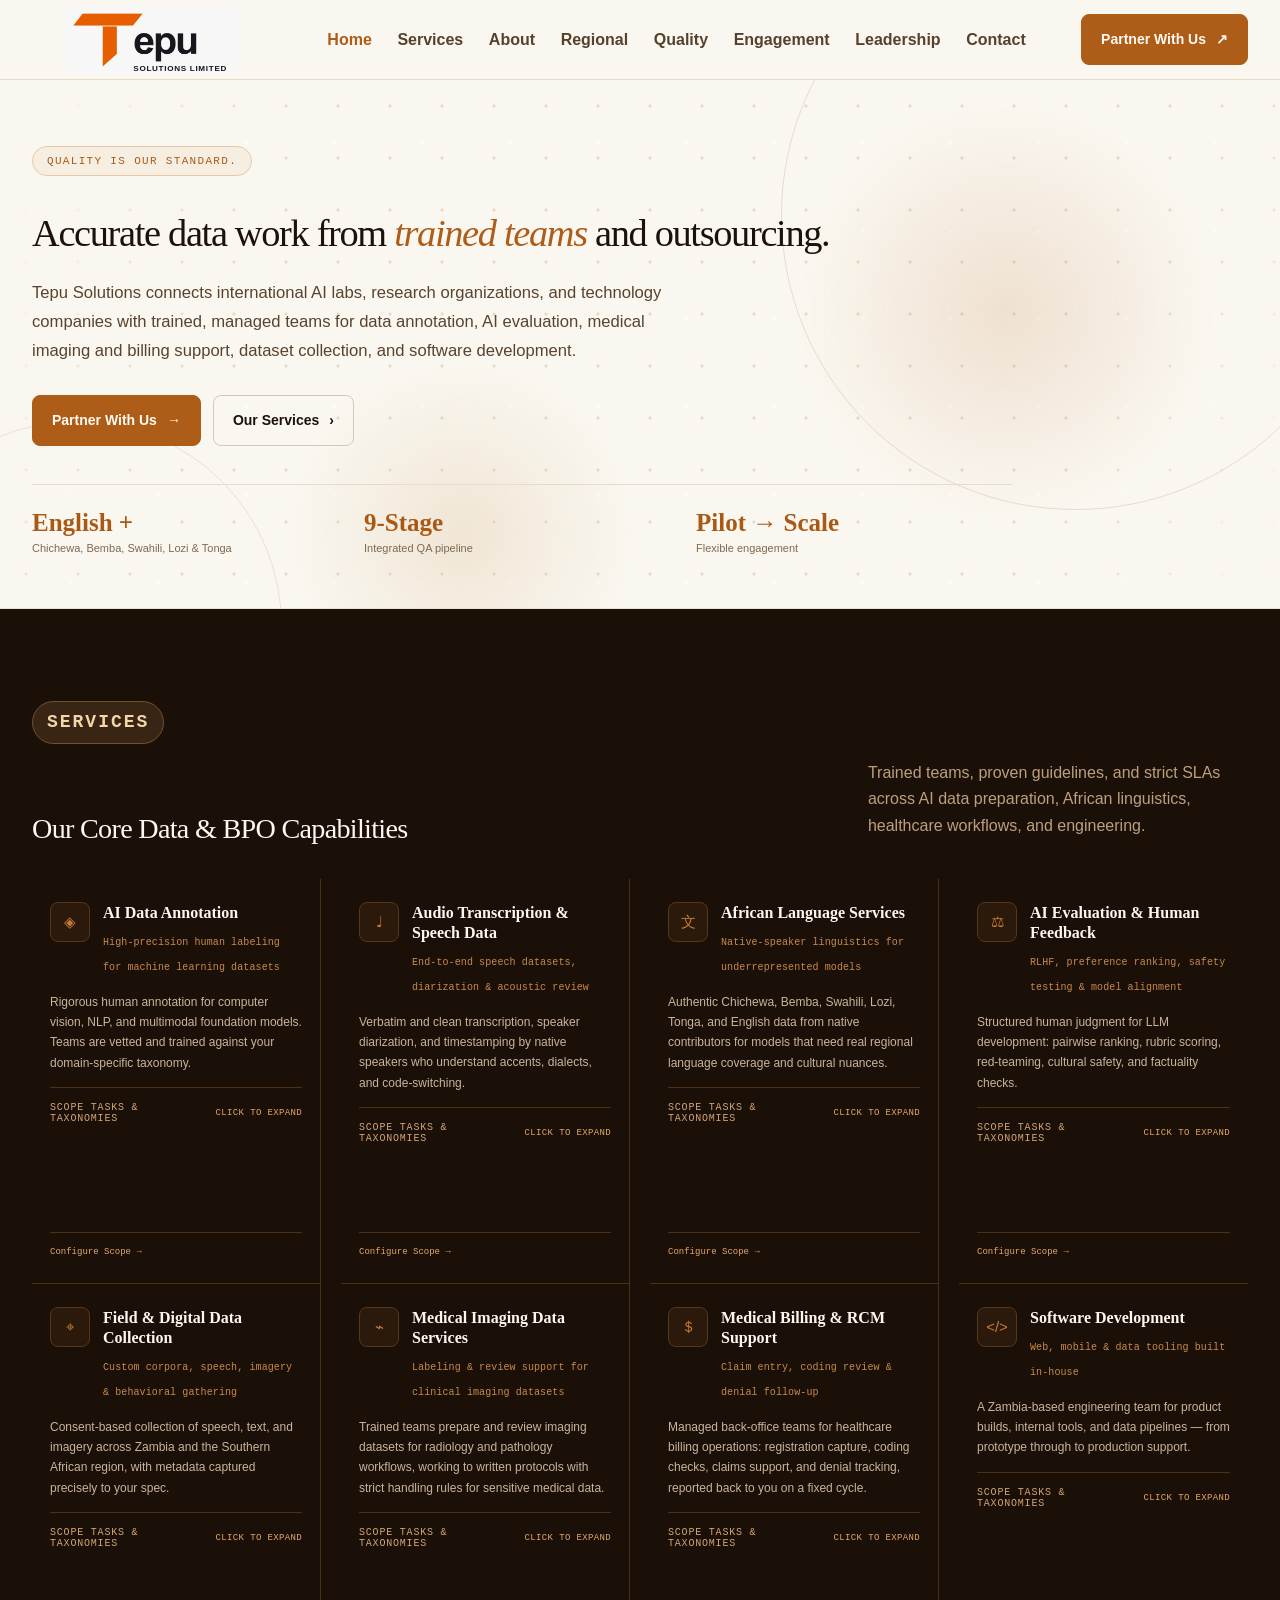
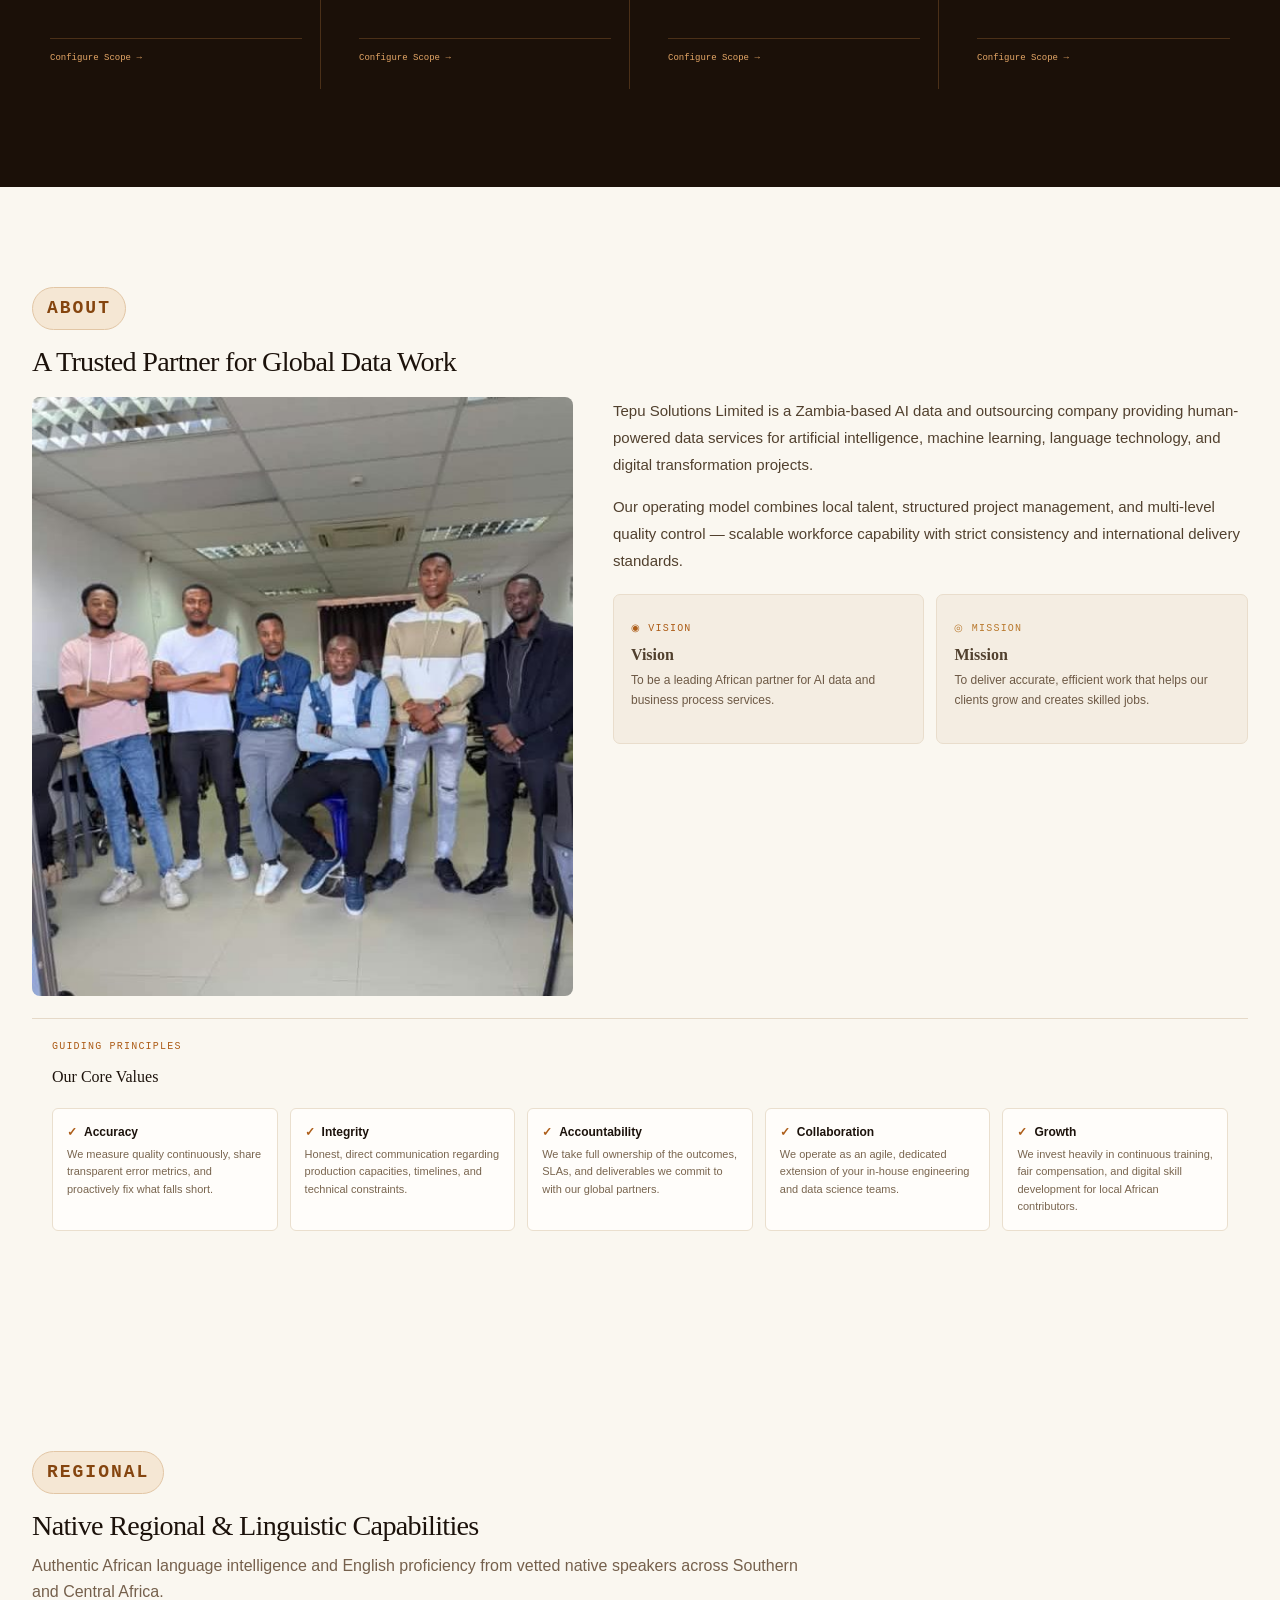
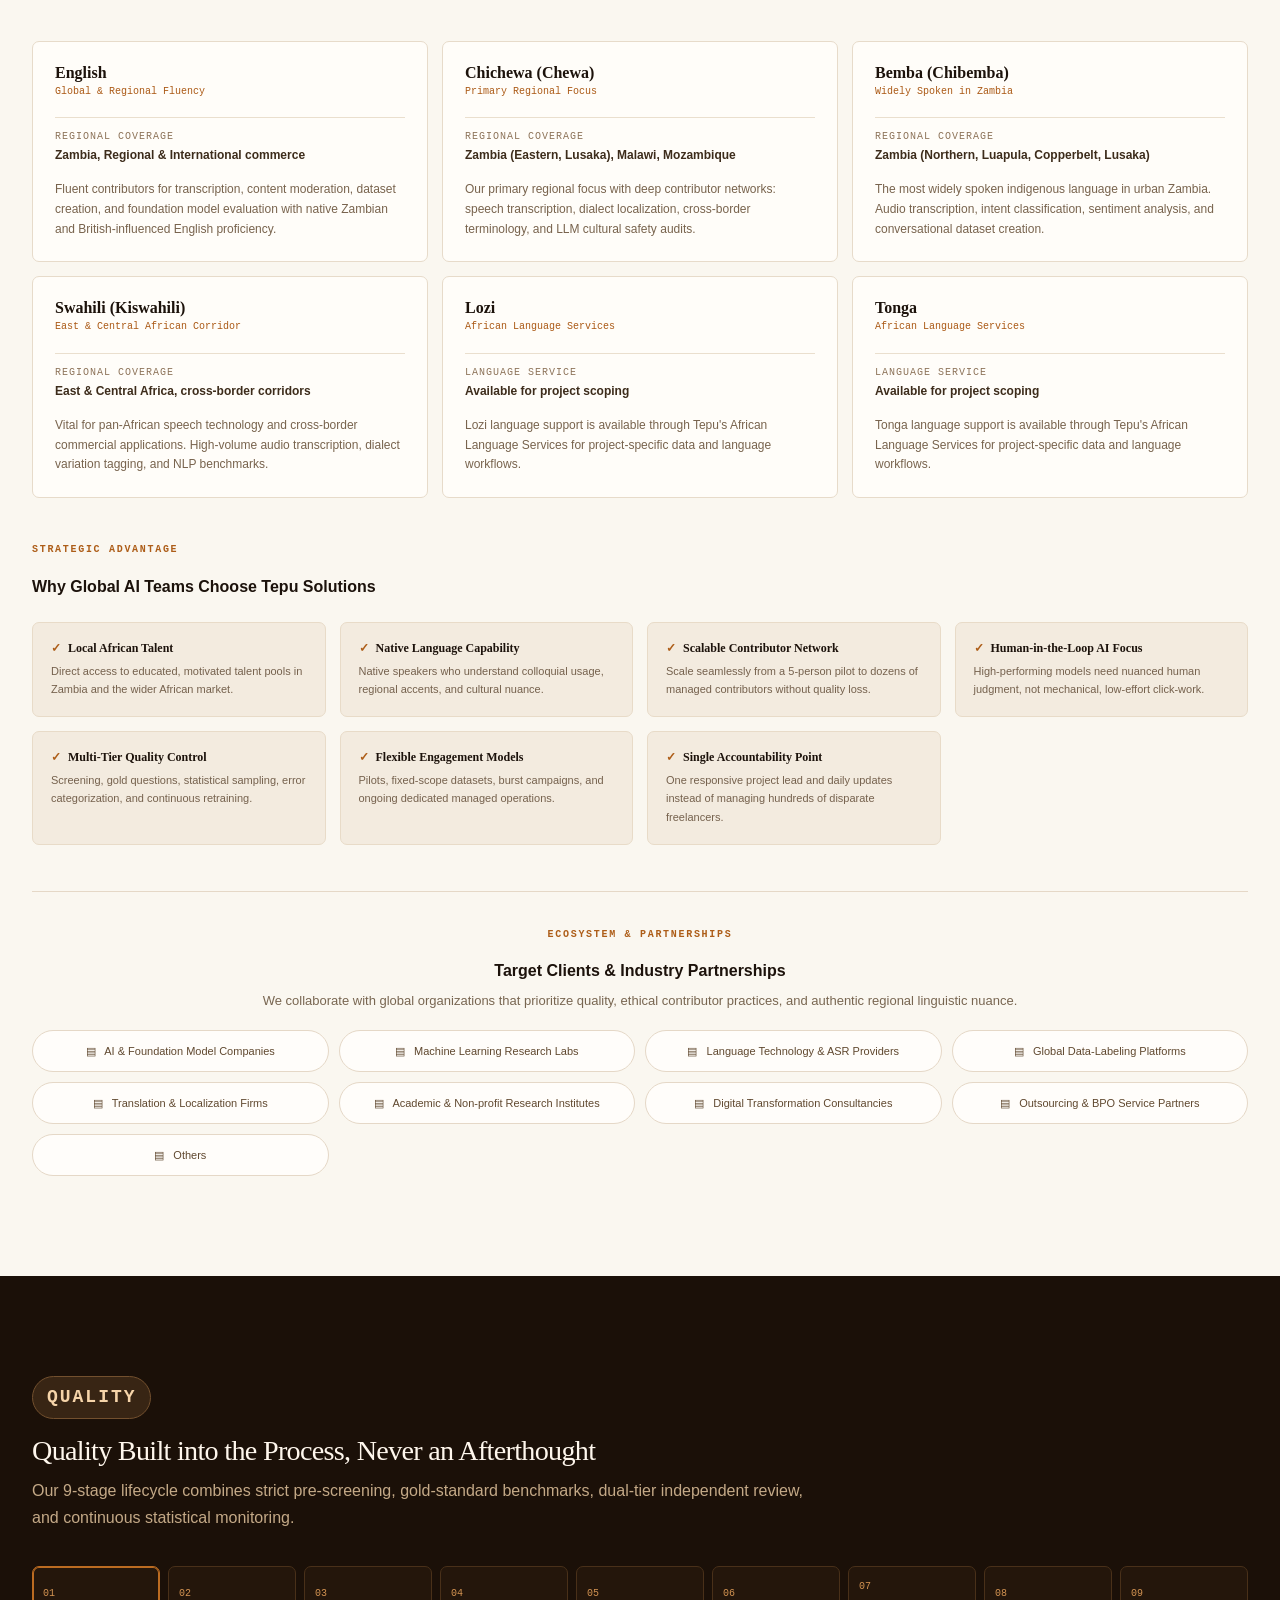
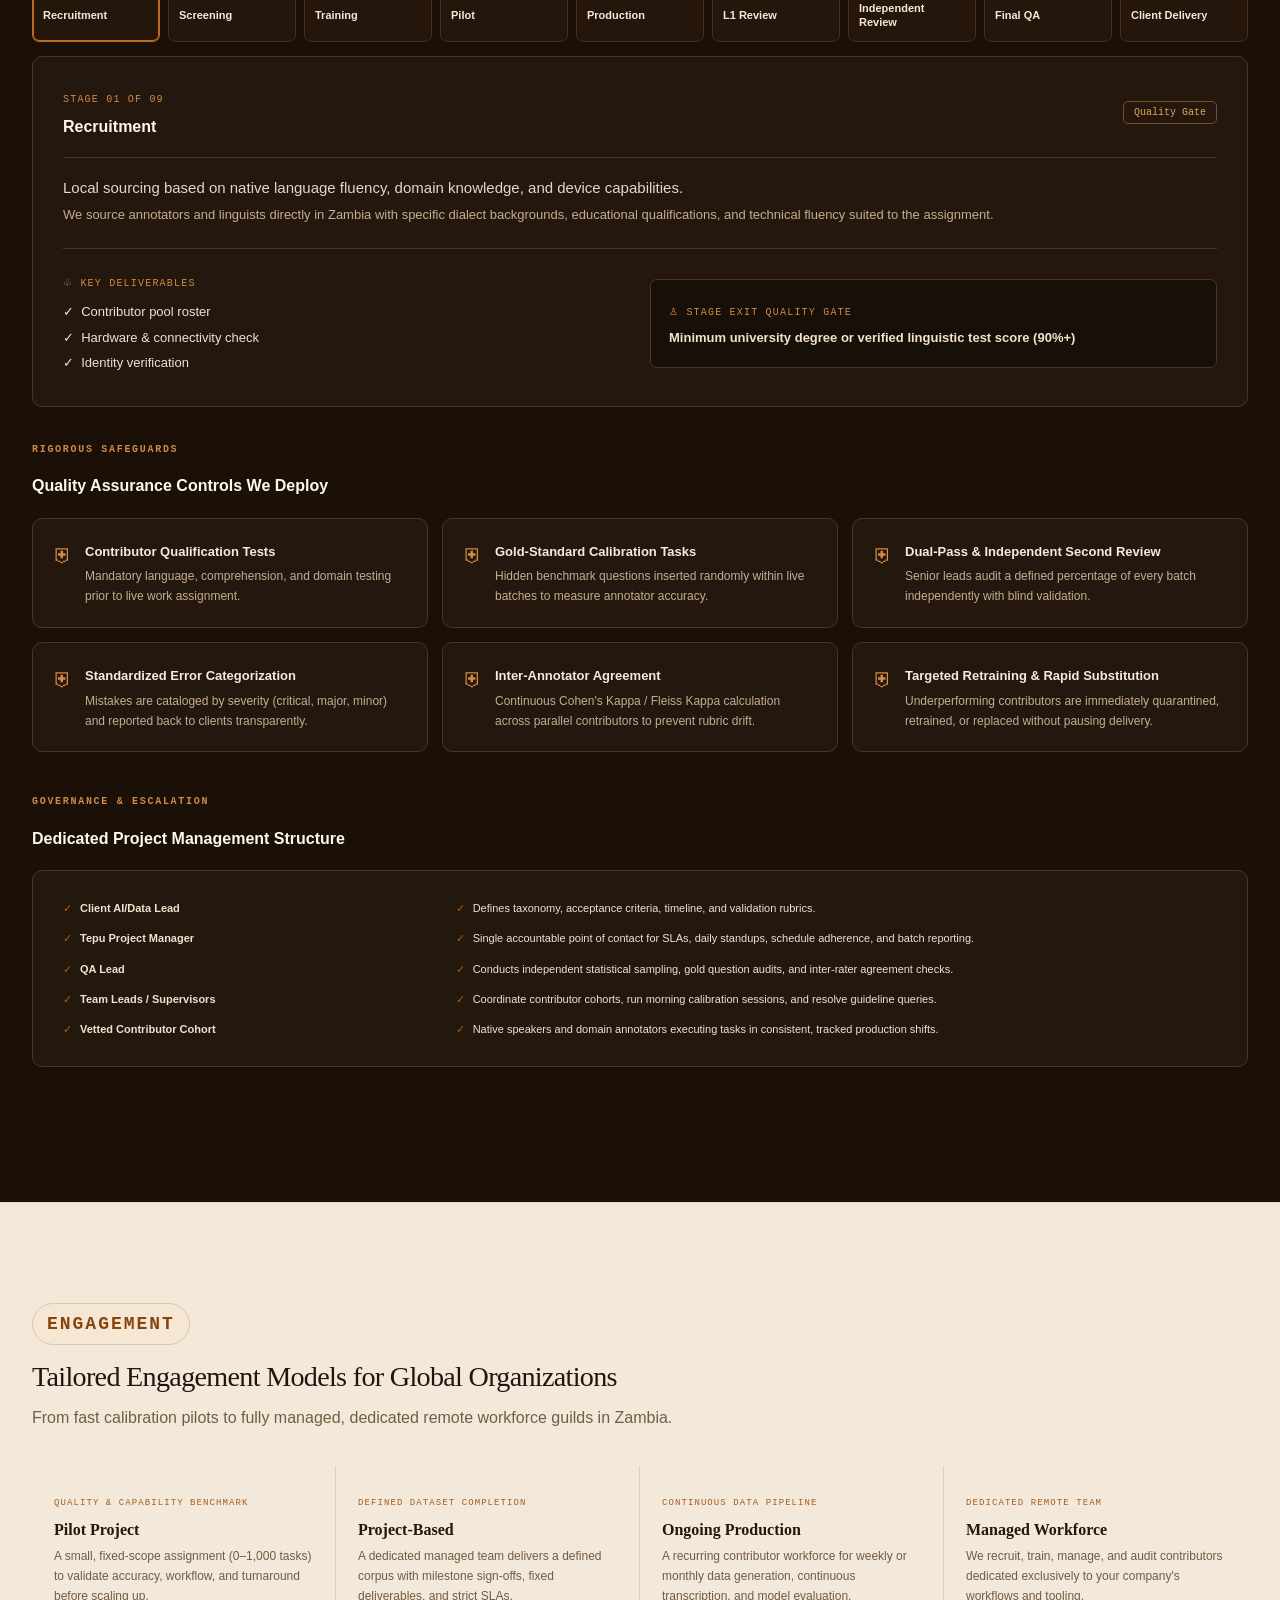
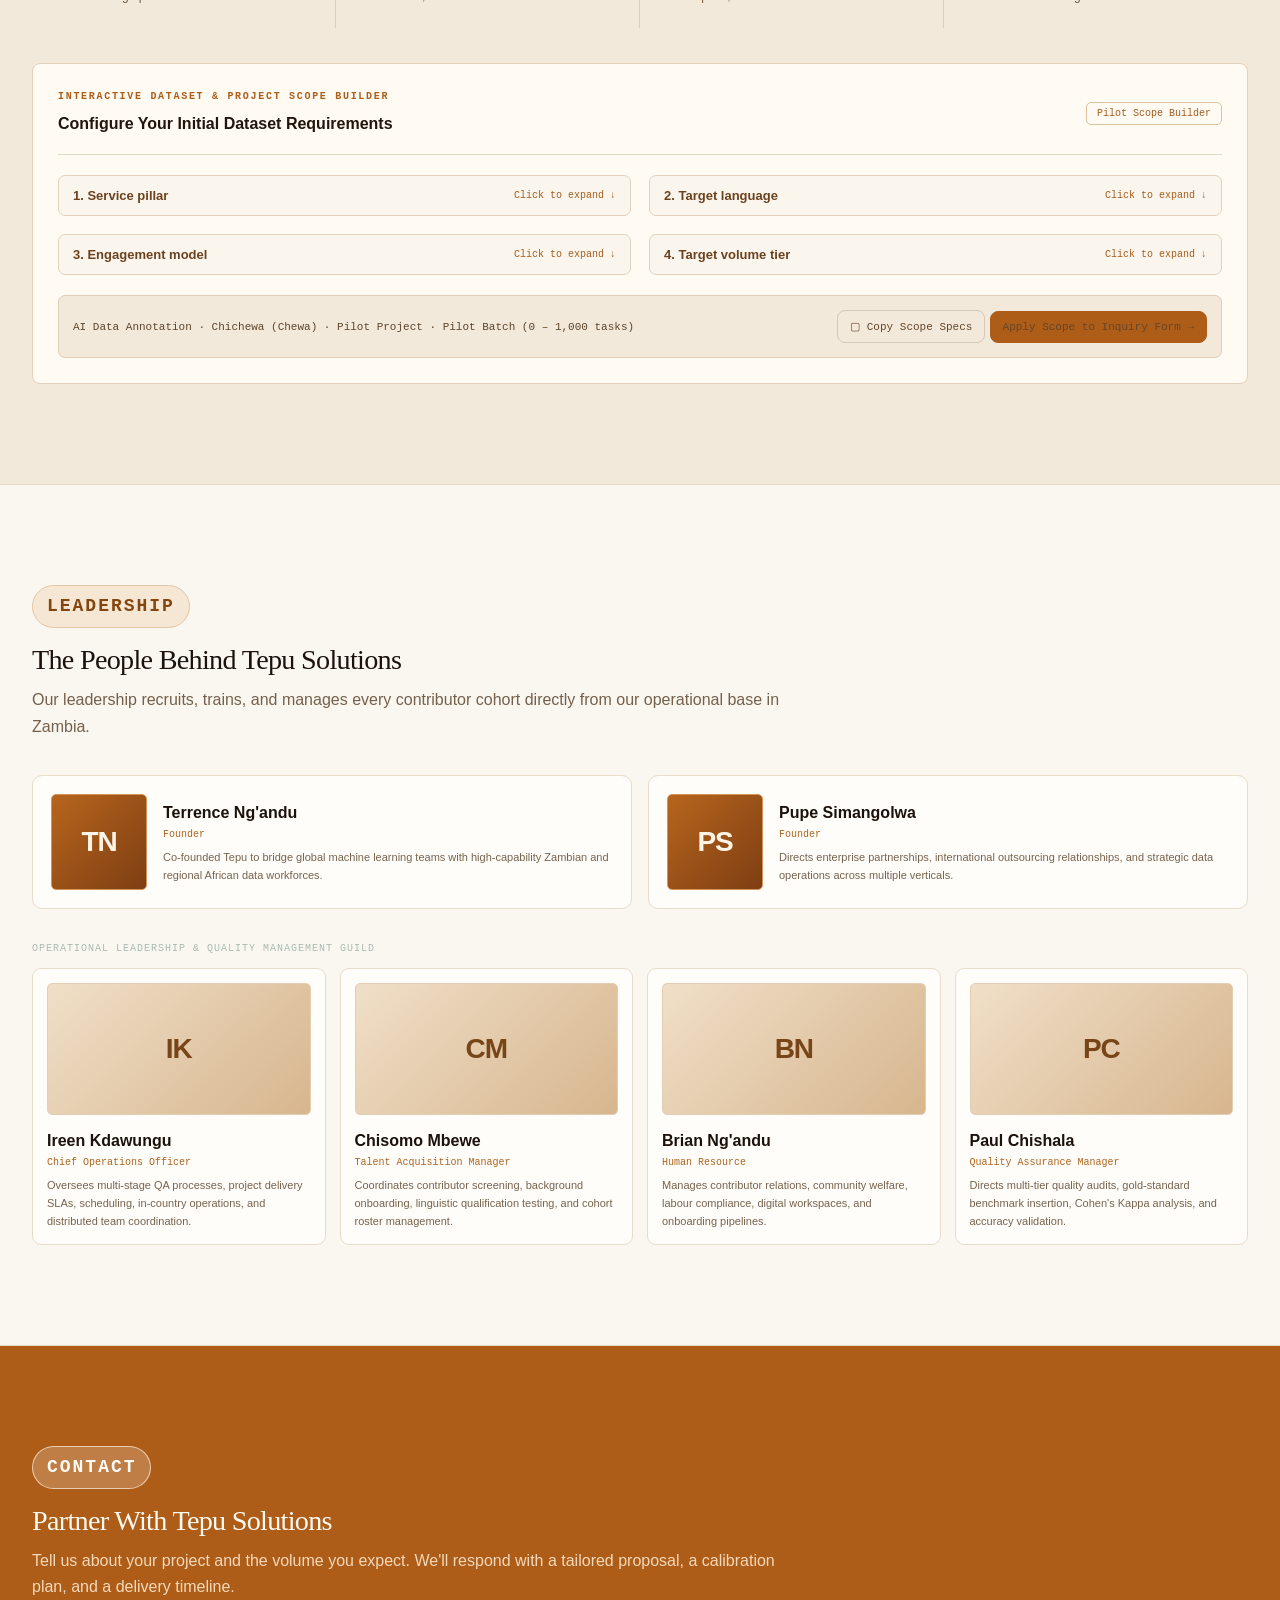
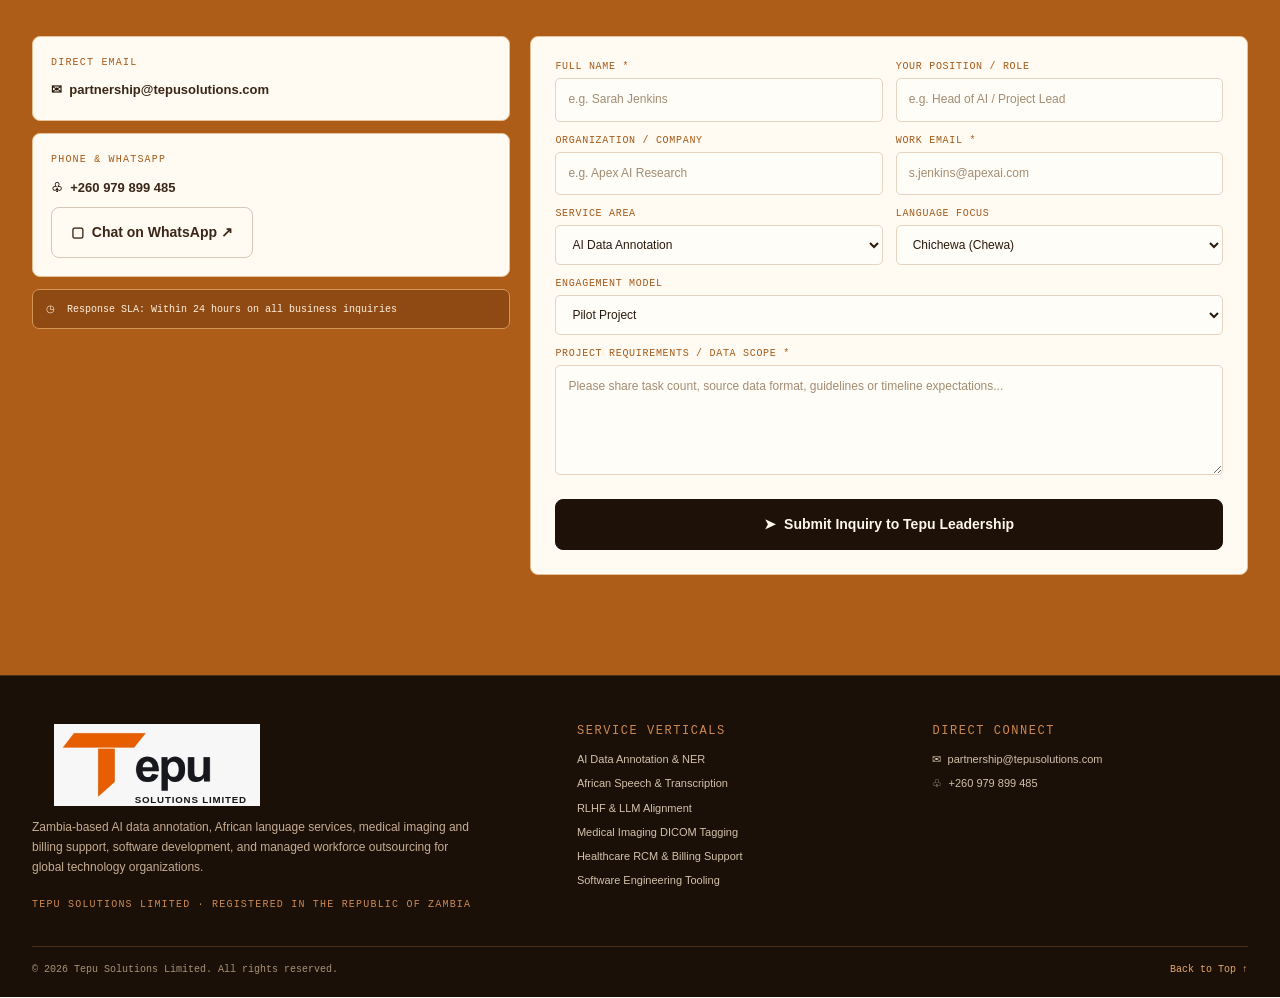
==== commit 872bacf6: "Load the team photo efficiently" ====
--- a/index.html
+++ b/index.html
@@ -19,7 +19,7 @@
 @media(max-width:1100px){.navlinks{gap:13px}.navlink{font-size:10px}.brand{min-width:175px}.nav{gap:16px}.stream-status{right:0}.qa-grid{grid-template-columns:repeat(5,1fr)}.partner-grid{grid-template-columns:repeat(3,1fr)}}@media(max-width:800px){.wrap{width:min(var(--wrap),calc(100% - 36px))}.nav{justify-content:space-between}.navlinks{display:none;position:absolute;left:0;right:0;top:79px;padding:18px;background:#101a18;border-bottom:1px solid var(--line);align-items:flex-start;flex-direction:column}.navlinks.open{display:flex}.navlinks .navlink{font-size:12px;padding:4px}.menu{display:inline-flex;background:transparent;color:var(--text);border:1px solid var(--line);border-radius:5px;padding:8px 10px}.nav-cta{margin-left:auto}.brand{min-width:0}.hero{min-height:initial}.hero-inner{padding:95px 0 35px}.stream-status{position:static;display:inline-flex;margin-top:18px}.hero-metrics{margin-top:55px;gap:10px}.metric strong{font-size:20px}.section{padding:75px 0}.about-grid,.contact-grid{grid-template-columns:1fr}.card-grid{grid-template-columns:1fr}.card{min-height:0}.card-foot{margin-top:22px}.qa-controls{grid-template-columns:repeat(2,1fr)}.partner-grid{grid-template-columns:repeat(2,1fr)}.engagement-grid{grid-template-columns:repeat(2,1fr)}.builder-grid{grid-template-columns:1fr 1fr}.staff-grid{grid-template-columns:repeat(2,1fr)}.footer-grid{grid-template-columns:1fr 1fr}.footer-brand-col{grid-column:1/-1}}@media(max-width:540px){.nav-cta{display:none}.hero h1{font-size:48px}.hero-copy{font-size:15px}.hero-metrics{grid-template-columns:1fr;gap:15px}.metric{display:flex;align-items:baseline;gap:12px}.metric strong{min-width:125px}.mission-grid,.regional-grid{grid-template-columns:1fr}.scope ul{grid-template-columns:1fr 1fr}.qa-grid{grid-template-columns:repeat(3,1fr)}.stage{padding:20px}.stage-bottom{grid-template-columns:1fr}.qa-controls{grid-template-columns:1fr}.adv-grid{grid-template-columns:1fr 1fr}.partner-grid{grid-template-columns:1fr 1fr}.engagement-grid{grid-template-columns:1fr 1fr}.builder{padding:18px}.builder-head{align-items:flex-start;flex-direction:column}.builder-grid{grid-template-columns:1fr}.lead-grid{grid-template-columns:1fr}.leader-card{align-items:flex-start}.portrait{width:74px;height:74px;flex-basis:74px}.staff-grid{grid-template-columns:1fr 1fr}.staff .portrait{height:100px}.formgrid{grid-template-columns:1fr}.field.full{grid-column:auto}.footer-grid{grid-template-columns:1fr}.footer-brand-col{grid-column:auto}.copyright{flex-direction:column;gap:12px}.section-title{font-size:30px}}
 @media(prefers-reduced-motion:reduce){html{scroll-behavior:auto}*,*:before,*:after{transition:none!important}}
 </style>
-<link rel="stylesheet" href="assets/theme.css?v=section-labels-20261012">
+<link rel="stylesheet" href="assets/theme.css?v=site-speed-20261012">
 </head>
 <body>
 <header><div class="wrap nav"><a class="brand" href="#home" aria-label="Tepu Solutions home"><img class="brand-logo" src="assets/tepu-company-logo.svg" alt="Tepu Solutions Limited"></a><nav class="navlinks" id="navlinks" aria-label="Main navigation"><a class="navlink" href="#home">Home</a><a class="navlink" href="#capabilities">Services</a><a class="navlink" href="#about">About</a><a class="navlink" href="#regional">Regional</a><a class="navlink" href="#quality">Quality</a><a class="navlink" href="#engagement">Engagement</a><a class="navlink" href="#leadership">Leadership</a><a class="navlink" href="#contact">Contact</a></nav><a class="btn btn-primary nav-cta" href="#contact">Partner With Us <span aria-hidden="true">↗</span></a><button class="menu" id="menu" aria-expanded="false" aria-controls="navlinks">Menu</button></div></header>
@@ -34,7 +34,7 @@
 <article class="card"><div class="card-top"><span class="iconbox">⌁</span><div><h3>Medical Imaging Data Services</h3><span class="tag">Labeling &amp; review support for clinical imaging datasets</span></div></div><p>Trained teams prepare and review imaging datasets for radiology and pathology workflows, working to written protocols with strict handling rules for sensitive medical data.</p><details class="scope scope-dropdown"><summary>Scope tasks &amp; taxonomies</summary><ul><li>Image labeling (boxes, polygons, segmentation)</li><li>Lesion and region marking</li><li>Image classification &amp; triage tagging</li><li>Report-to-image alignment review</li><li>DICOM metadata tagging</li><li>De-identification checks</li><li>Second-reader QC sampling</li><li>Dataset quality auditing</li></ul></details><div class="card-foot"><button class="configure-service" type="button" data-service="Medical Imaging Data Services">Configure Scope →</button></div></article>
 <article class="card"><div class="card-top"><span class="iconbox">＄</span><div><h3>Medical Billing &amp; RCM Support</h3><span class="tag">Claim entry, coding review &amp; denial follow-up</span></div></div><p>Managed back-office teams for healthcare billing operations: registration capture, coding checks, claims support, and denial tracking, reported back to you on a fixed cycle.</p><details class="scope scope-dropdown"><summary>Scope tasks &amp; taxonomies</summary><ul><li>Patient &amp; registration data entry</li><li>Coding &amp; charge entry review</li><li>Claims submission support</li><li>Denial tracking &amp; follow-up</li><li>Payer portal data capture</li><li>Eligibility verification support</li><li>Statement &amp; reconciliation support</li><li>Confidential handling protocols</li></ul></details><div class="card-foot"><button class="configure-service" type="button" data-service="Medical Billing &amp; RCM Support">Configure Scope →</button></div></article>
 <article class="card"><div class="card-top"><span class="iconbox">&lt;/&gt;</span><div><h3>Software Development</h3><span class="tag">Web, mobile &amp; data tooling built in-house</span></div></div><p>A Zambia-based engineering team for product builds, internal tools, and data pipelines — from prototype through to production support.</p><details class="scope scope-dropdown"><summary>Scope tasks &amp; taxonomies</summary><ul><li>Web application development</li><li>Mobile app development</li><li>APIs &amp; third-party integrations</li><li>Data pipelines &amp; ETL</li><li>Annotation and QA tooling</li><li>Dashboards &amp; reporting</li><li>Maintenance &amp; support</li><li>Cloud deployment &amp; monitoring</li></ul></details><div class="card-foot"><button class="configure-service" type="button" data-service="Software Development">Configure Scope →</button></div></article></div></div></section>
-<section class="section" id="about"><div class="wrap"><div class="section-head"><p class="eyebrow">About</p><h2 class="section-title">A Trusted Partner for Global Data Work</h2></div><div class="about-grid"><figure class="about-photo"><img src="assets/team-zambia.svg" alt="Tepu Solutions team members together at their workplace in Zambia"></figure><div class="about-copy"><p>Tepu Solutions Limited is a Zambia-based AI data and outsourcing company providing human-powered data services for artificial intelligence, machine learning, language technology, and digital transformation projects.</p><p>Our operating model combines local talent, structured project management, and multi-level quality control — scalable workforce capability with strict consistency and international delivery standards.</p><div class="mission-grid"><article class="mission"><span class="tag">◉ Vision</span><h3>Vision</h3><p>To be a leading African partner for AI data and business process services.</p></article><article class="mission"><span class="tag" style="color:var(--yellow)">◎ Mission</span><h3>Mission</h3><p>To deliver accurate, efficient work that helps our clients grow and creates skilled jobs.</p></article></div></div><aside class="value-panel"><span class="tag">Guiding principles</span><h3>Our Core Values</h3><div class="value"><h4><span class="check">✓</span>Accuracy</h4><p>We measure quality continuously, share transparent error metrics, and proactively fix what falls short.</p></div><div class="value"><h4><span class="check">✓</span>Integrity</h4><p>Honest, direct communication regarding production capacities, timelines, and technical constraints.</p></div><div class="value"><h4><span class="check">✓</span>Accountability</h4><p>We take full ownership of the outcomes, SLAs, and deliverables we commit to with our global partners.</p></div><div class="value"><h4><span class="check">✓</span>Collaboration</h4><p>We operate as an agile, dedicated extension of your in-house engineering and data science teams.</p></div><div class="value"><h4><span class="check">✓</span>Growth</h4><p>We invest heavily in continuous training, fair compensation, and digital skill development for local African contributors.</p></div></aside></div></div></section>
+<section class="section" id="about"><div class="wrap"><div class="section-head"><p class="eyebrow">About</p><h2 class="section-title">A Trusted Partner for Global Data Work</h2></div><div class="about-grid"><figure class="about-photo"><img src="assets/team-zambia.jpg" alt="Tepu Solutions team members together at their workplace in Zambia" width="576" height="638" loading="lazy" decoding="async"></figure><div class="about-copy"><p>Tepu Solutions Limited is a Zambia-based AI data and outsourcing company providing human-powered data services for artificial intelligence, machine learning, language technology, and digital transformation projects.</p><p>Our operating model combines local talent, structured project management, and multi-level quality control — scalable workforce capability with strict consistency and international delivery standards.</p><div class="mission-grid"><article class="mission"><span class="tag">◉ Vision</span><h3>Vision</h3><p>To be a leading African partner for AI data and business process services.</p></article><article class="mission"><span class="tag" style="color:var(--yellow)">◎ Mission</span><h3>Mission</h3><p>To deliver accurate, efficient work that helps our clients grow and creates skilled jobs.</p></article></div></div><aside class="value-panel"><span class="tag">Guiding principles</span><h3>Our Core Values</h3><div class="value"><h4><span class="check">✓</span>Accuracy</h4><p>We measure quality continuously, share transparent error metrics, and proactively fix what falls short.</p></div><div class="value"><h4><span class="check">✓</span>Integrity</h4><p>Honest, direct communication regarding production capacities, timelines, and technical constraints.</p></div><div class="value"><h4><span class="check">✓</span>Accountability</h4><p>We take full ownership of the outcomes, SLAs, and deliverables we commit to with our global partners.</p></div><div class="value"><h4><span class="check">✓</span>Collaboration</h4><p>We operate as an agile, dedicated extension of your in-house engineering and data science teams.</p></div><div class="value"><h4><span class="check">✓</span>Growth</h4><p>We invest heavily in continuous training, fair compensation, and digital skill development for local African contributors.</p></div></aside></div></div></section>
 <section class="section regional-section" id="regional"><div class="wrap"><div class="section-head"><p class="eyebrow">Regional</p><h2 class="section-title">Native Regional &amp; Linguistic Capabilities</h2><p class="section-lede">Authentic African language intelligence and English proficiency from vetted native speakers across Southern and Central Africa.</p></div><div class="regional-grid"><article class="language-card"><h3>English</h3><span class="tag">Global &amp; Regional Fluency</span><div class="coverage"><label>Regional coverage</label><strong>Zambia, Regional &amp; International commerce</strong></div><p>Fluent contributors for transcription, content moderation, dataset creation, and foundation model evaluation with native Zambian and British-influenced English proficiency.</p></article><article class="language-card"><h3>Chichewa (Chewa)</h3><span class="tag">Primary Regional Focus</span><div class="coverage"><label>Regional coverage</label><strong>Zambia (Eastern, Lusaka), Malawi, Mozambique</strong></div><p>Our primary regional focus with deep contributor networks: speech transcription, dialect localization, cross-border terminology, and LLM cultural safety audits.</p></article><article class="language-card"><h3>Bemba (Chibemba)</h3><span class="tag">Widely Spoken in Zambia</span><div class="coverage"><label>Regional coverage</label><strong>Zambia (Northern, Luapula, Copperbelt, Lusaka)</strong></div><p>The most widely spoken indigenous language in urban Zambia. Audio transcription, intent classification, sentiment analysis, and conversational dataset creation.</p></article><article class="language-card"><h3>Swahili (Kiswahili)</h3><span class="tag">East &amp; Central African Corridor</span><div class="coverage"><label>Regional coverage</label><strong>East &amp; Central Africa, cross-border corridors</strong></div><p>Vital for pan-African speech technology and cross-border commercial applications. High-volume audio transcription, dialect variation tagging, and NLP benchmarks.</p></article><article class="language-card"><h3>Lozi</h3><span class="tag">African Language Services</span><div class="coverage"><label>Language service</label><strong>Available for project scoping</strong></div><p>Lozi language support is available through Tepu's African Language Services for project-specific data and language workflows.</p></article><article class="language-card"><h3>Tonga</h3><span class="tag">African Language Services</span><div class="coverage"><label>Language service</label><strong>Available for project scoping</strong></div><p>Tonga language support is available through Tepu's African Language Services for project-specific data and language workflows.</p></article></div><div style="margin-top:44px"><p class="eyebrow">Strategic advantage</p><h3 style="font-size:20px;margin:0">Why Global AI Teams Choose Tepu Solutions</h3><div class="adv-grid"><article class="adv"><h4><span class="check">✓</span>Local African Talent</h4><p>Direct access to educated, motivated talent pools in Zambia and the wider African market.</p></article><article class="adv"><h4><span class="check">✓</span>Native Language Capability</h4><p>Native speakers who understand colloquial usage, regional accents, and cultural nuance.</p></article><article class="adv"><h4><span class="check">✓</span>Scalable Contributor Network</h4><p>Scale seamlessly from a 5-person pilot to dozens of managed contributors without quality loss.</p></article><article class="adv"><h4><span class="check">✓</span>Human-in-the-Loop AI Focus</h4><p>High-performing models need nuanced human judgment, not mechanical, low-effort click-work.</p></article><article class="adv"><h4><span class="check">✓</span>Multi-Tier Quality Control</h4><p>Screening, gold questions, statistical sampling, error categorization, and continuous retraining.</p></article><article class="adv"><h4><span class="check">✓</span>Flexible Engagement Models</h4><p>Pilots, fixed-scope datasets, burst campaigns, and ongoing dedicated managed operations.</p></article><article class="adv"><h4><span class="check">✓</span>Single Accountability Point</h4><p>One responsive project lead and daily updates instead of managing hundreds of disparate freelancers.</p></article></div></div><div class="partner-box"><p class="eyebrow">Ecosystem &amp; partnerships</p><h3 style="font-size:20px;margin:0">Target Clients &amp; Industry Partnerships</h3><p class="muted" style="font-size:13px;margin:5px 0">We collaborate with global organizations that prioritize quality, ethical contributor practices, and authentic regional linguistic nuance.</p><div class="partner-grid"><div class="partner">▤ &nbsp; AI &amp; Foundation Model Companies</div><div class="partner">▤ &nbsp; Machine Learning Research Labs</div><div class="partner">▤ &nbsp; Language Technology &amp; ASR Providers</div><div class="partner">▤ &nbsp; Global Data-Labeling Platforms</div><div class="partner">▤ &nbsp; Translation &amp; Localization Firms</div><div class="partner">▤ &nbsp; Academic &amp; Non-profit Research Institutes</div><div class="partner">▤ &nbsp; Digital Transformation Consultancies</div><div class="partner">▤ &nbsp; Outsourcing &amp; BPO Service Partners</div><div class="partner">▤ &nbsp; Others</div></div></div></div></section>
 <section class="section process-section" id="quality"><div class="wrap"><div class="section-head"><p class="eyebrow">Quality</p><h2 class="section-title">Quality Built into the Process, Never an Afterthought</h2><p class="section-lede">Our 9-stage lifecycle combines strict pre-screening, gold-standard benchmarks, dual-tier independent review, and continuous statistical monitoring.</p></div><div class="qa-grid" role="tablist" aria-label="Quality process stages"><button class="step" role="tab" aria-selected="true" data-stage="0"><span class="step-num">01</span><b>Recruitment</b></button><button class="step" role="tab" aria-selected="false" data-stage="1"><span class="step-num">02</span><b>Screening</b></button><button class="step" role="tab" aria-selected="false" data-stage="2"><span class="step-num">03</span><b>Training</b></button><button class="step" role="tab" aria-selected="false" data-stage="3"><span class="step-num">04</span><b>Pilot</b></button><button class="step" role="tab" aria-selected="false" data-stage="4"><span class="step-num">05</span><b>Production</b></button><button class="step" role="tab" aria-selected="false" data-stage="5"><span class="step-num">06</span><b>L1 Review</b></button><button class="step" role="tab" aria-selected="false" data-stage="6"><span class="step-num">07</span><b>Independent Review</b></button><button class="step" role="tab" aria-selected="false" data-stage="7"><span class="step-num">08</span><b>Final QA</b></button><button class="step" role="tab" aria-selected="false" data-stage="8"><span class="step-num">09</span><b>Client Delivery</b></button></div><article class="stage" id="stage-panel" role="tabpanel"><div class="stage-head"><div><span class="tag" id="stage-count">Stage 01 of 09</span><h3 id="stage-title">Recruitment</h3></div><span class="verified">Quality Gate</span></div><p class="stage-desc" id="stage-summary">Local sourcing based on native language fluency, domain knowledge, and device capabilities.</p><p class="stage-detail" id="stage-detail">We source annotators and linguists directly in Zambia with specific dialect backgrounds, educational qualifications, and technical fluency suited to the assignment.</p><div class="stage-bottom"><div><span class="tag">♧ Key deliverables</span><ul id="stage-deliverables"><li>✓ &nbsp;Contributor pool roster</li><li>✓ &nbsp;Hardware &amp; connectivity check</li><li>✓ &nbsp;Identity verification</li></ul></div><div class="gate"><span class="tag">♙ Stage exit quality gate</span><p id="stage-gate">Minimum university degree or verified linguistic test score (90%+)</p></div></div></article><p class="eyebrow">Rigorous safeguards</p><h3 style="font-size:20px;margin:0 0 18px">Quality Assurance Controls We Deploy</h3><div class="qa-controls"><article class="qa-card"><span class="shield">⛨</span><div><strong>Contributor Qualification Tests</strong><p>Mandatory language, comprehension, and domain testing prior to live work assignment.</p></div></article><article class="qa-card"><span class="shield">⛨</span><div><strong>Gold-Standard Calibration Tasks</strong><p>Hidden benchmark questions inserted randomly within live batches to measure annotator accuracy.</p></div></article><article class="qa-card"><span class="shield">⛨</span><div><strong>Dual-Pass &amp; Independent Second Review</strong><p>Senior leads audit a defined percentage of every batch independently with blind validation.</p></div></article><article class="qa-card"><span class="shield">⛨</span><div><strong>Standardized Error Categorization</strong><p>Mistakes are cataloged by severity (critical, major, minor) and reported back to clients transparently.</p></div></article><article class="qa-card"><span class="shield">⛨</span><div><strong>Inter-Annotator Agreement</strong><p>Continuous Cohen's Kappa / Fleiss Kappa calculation across parallel contributors to prevent rubric drift.</p></div></article><article class="qa-card"><span class="shield">⛨</span><div><strong>Targeted Retraining &amp; Rapid Substitution</strong><p>Underperforming contributors are immediately quarantined, retrained, or replaced without pausing delivery.</p></div></article></div><div style="margin-top:42px"><p class="eyebrow">Governance &amp; escalation</p><h3 style="font-size:20px;margin:0 0 18px">Dedicated Project Management Structure</h3><div class="stage"><div class="scope" style="border:0;padding:0"><ul style="grid-template-columns:1fr 2fr;gap:12px"><li><b>Client AI/Data Lead</b></li><li>Defines taxonomy, acceptance criteria, timeline, and validation rubrics.</li><li><b>Tepu Project Manager</b></li><li>Single accountable point of contact for SLAs, daily standups, schedule adherence, and batch reporting.</li><li><b>QA Lead</b></li><li>Conducts independent statistical sampling, gold question audits, and inter-rater agreement checks.</li><li><b>Team Leads / Supervisors</b></li><li>Coordinate contributor cohorts, run morning calibration sessions, and resolve guideline queries.</li><li><b>Vetted Contributor Cohort</b></li><li>Native speakers and domain annotators executing tasks in consistent, tracked production shifts.</li></ul></div></div></div></div></section>
 
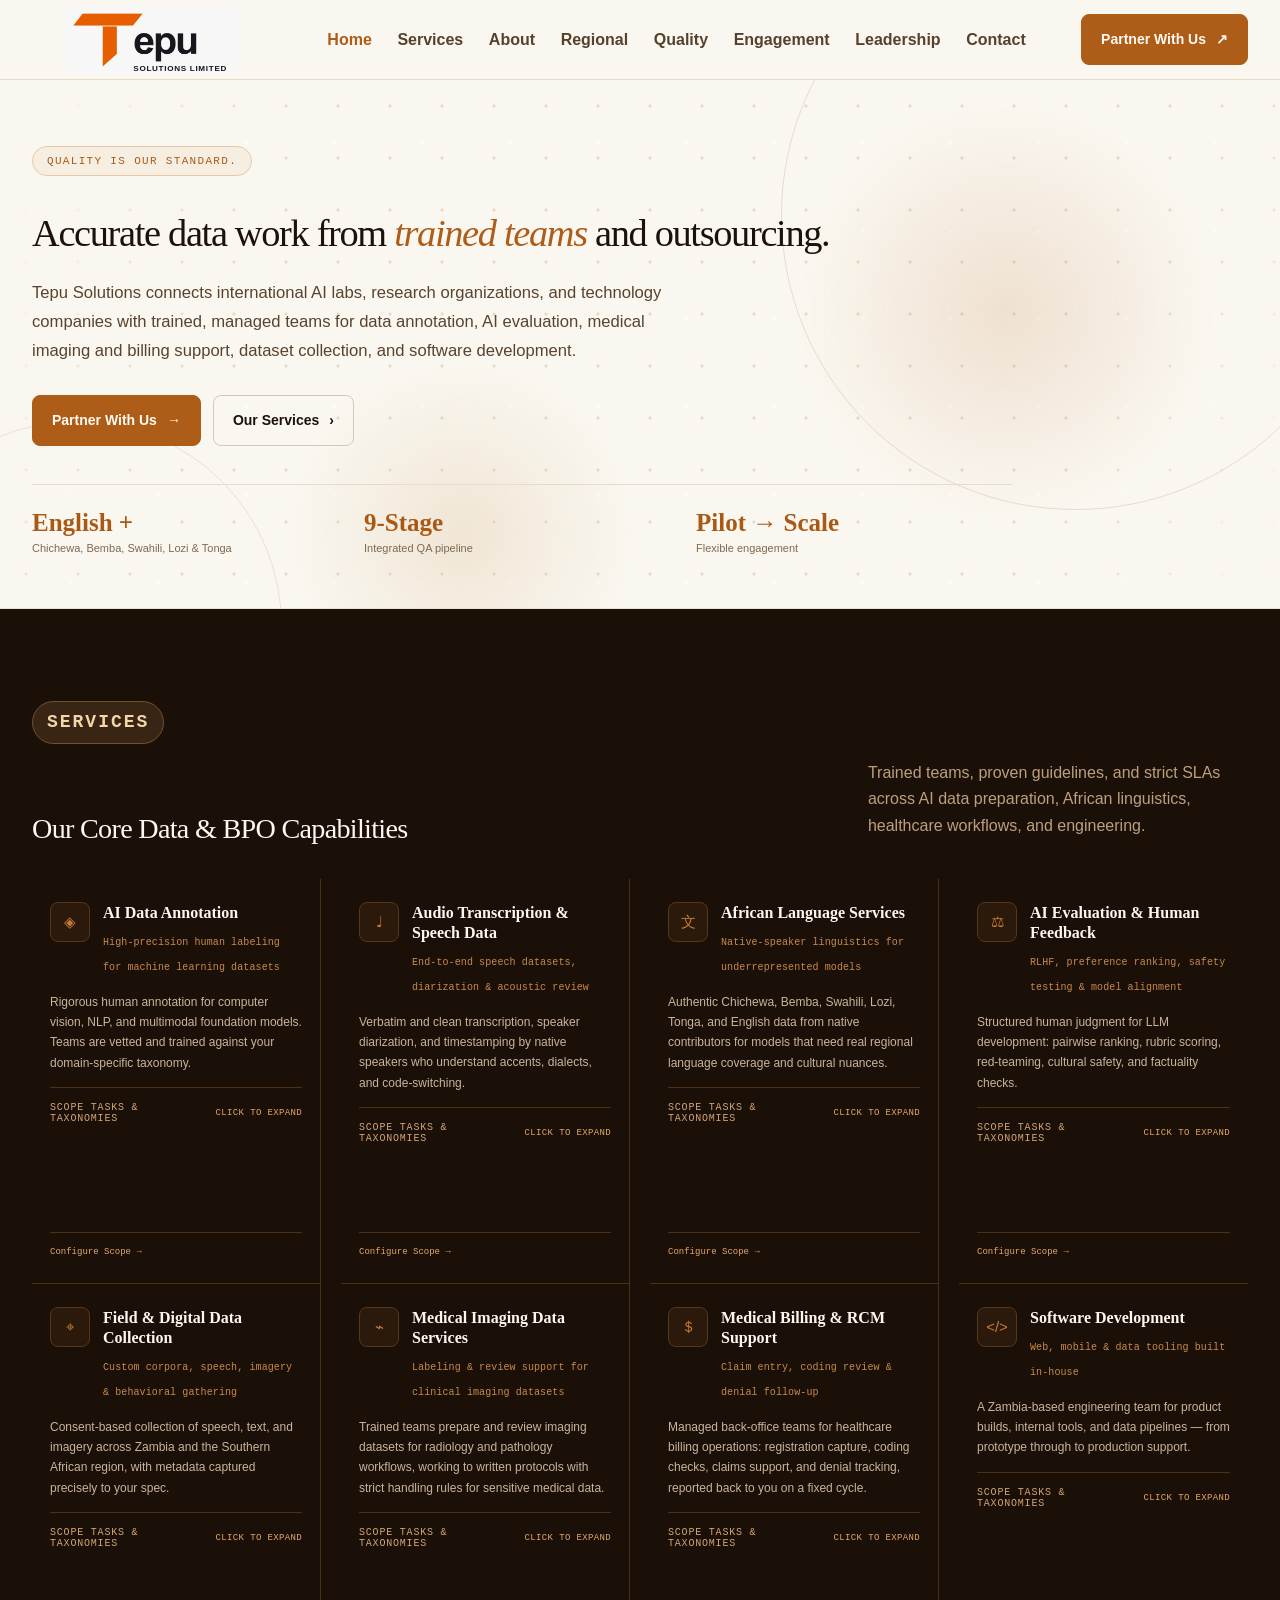
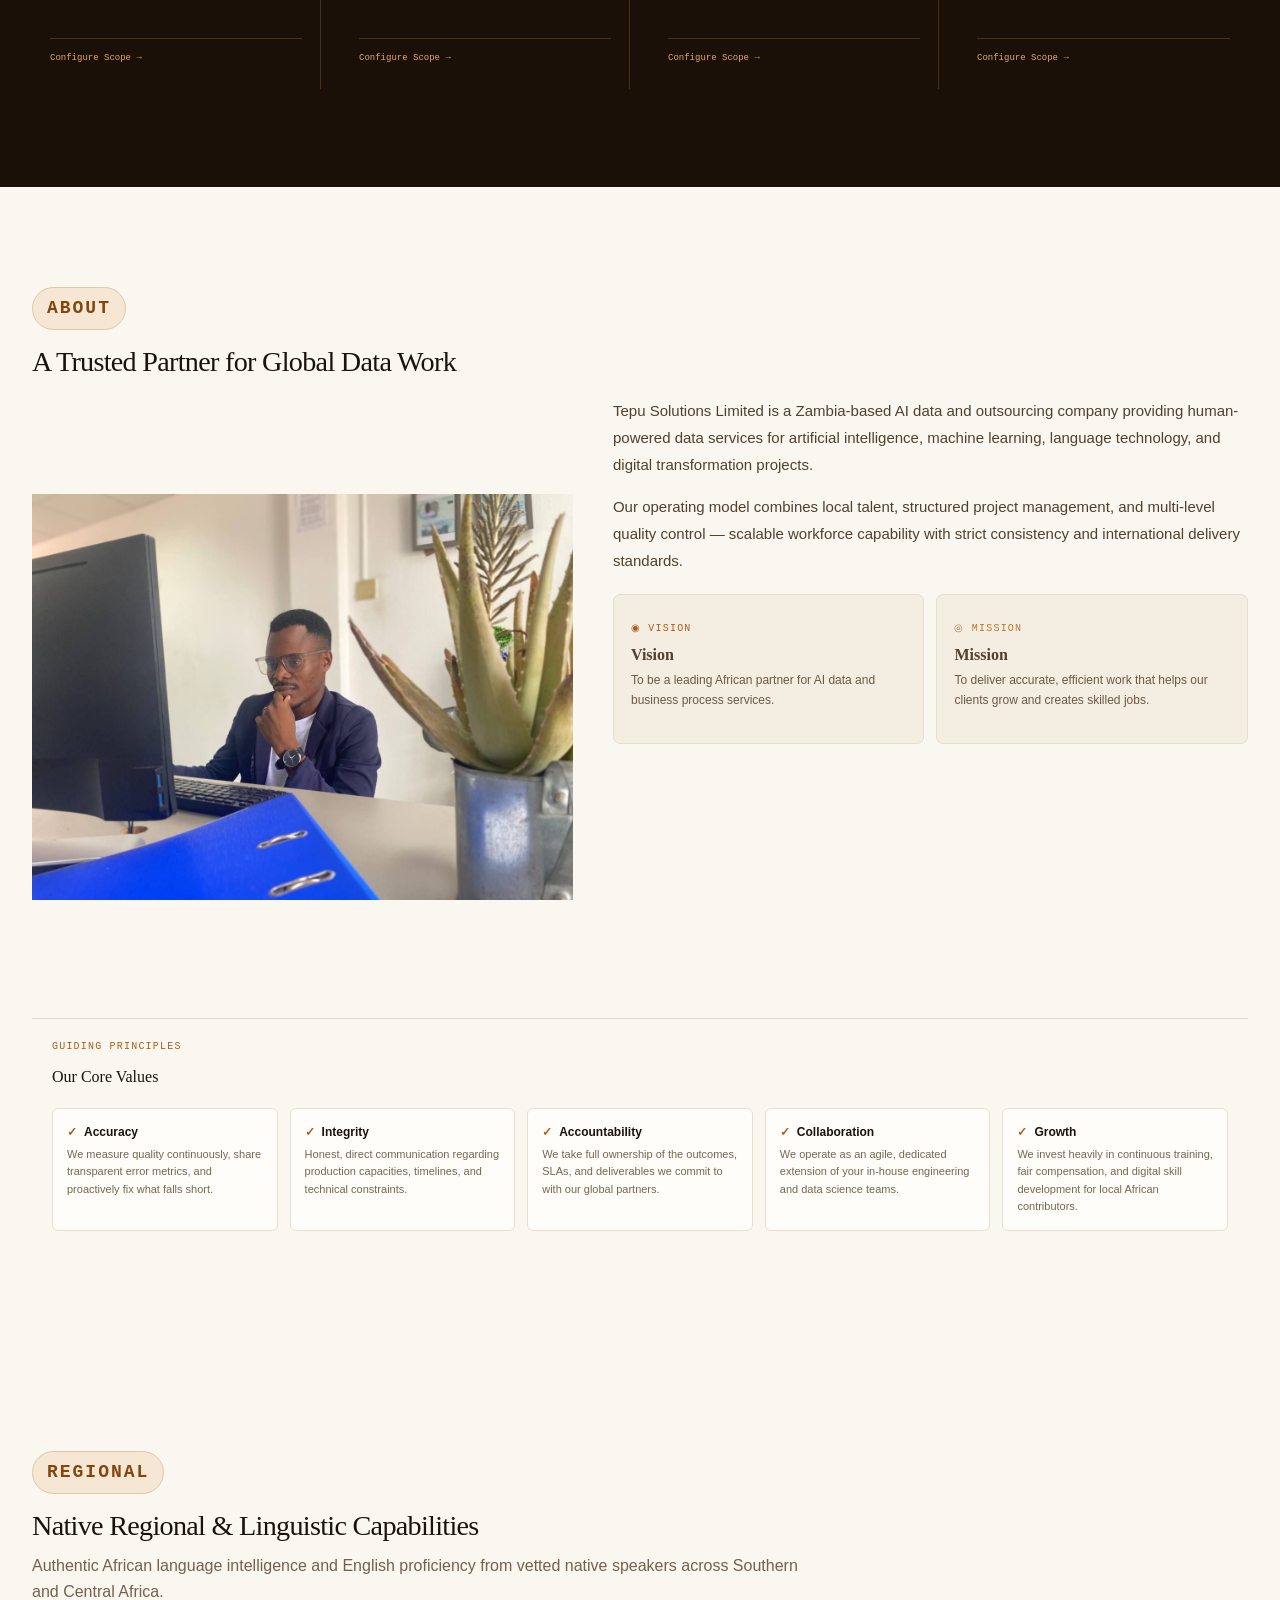
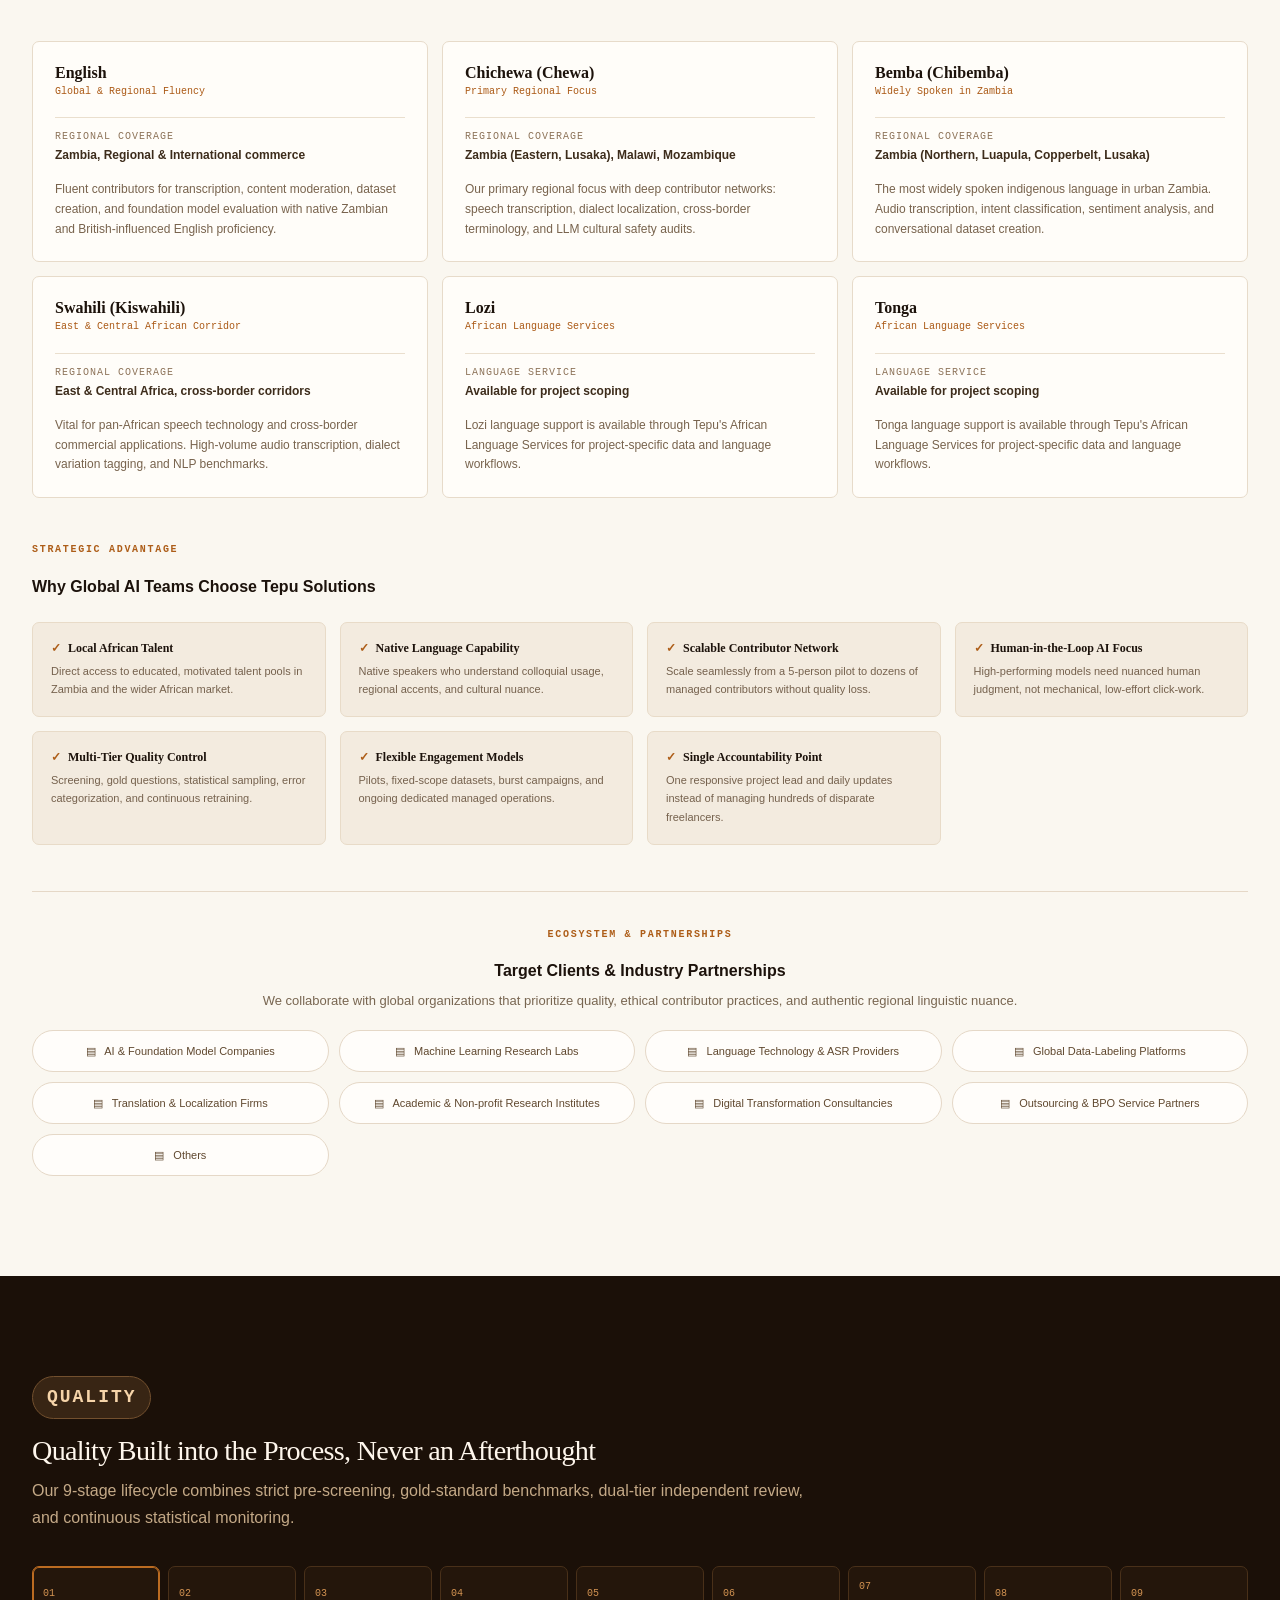
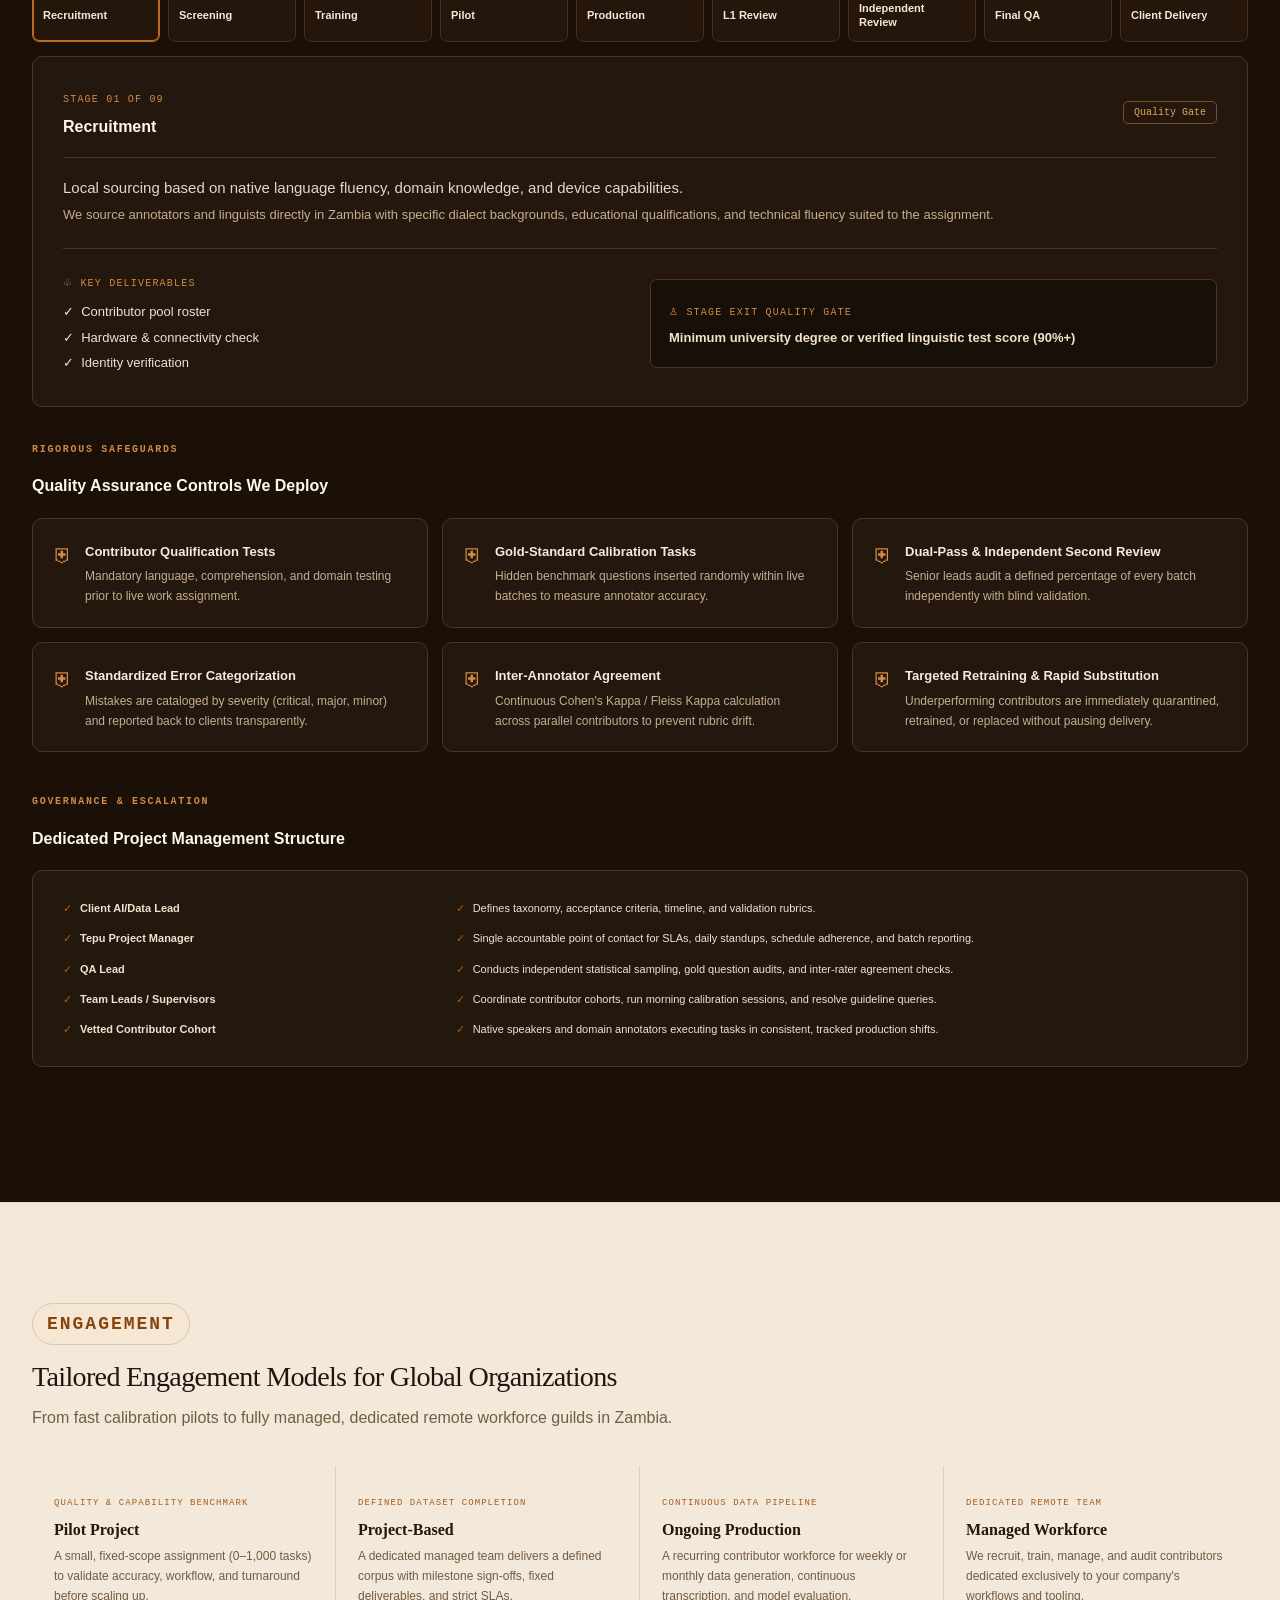
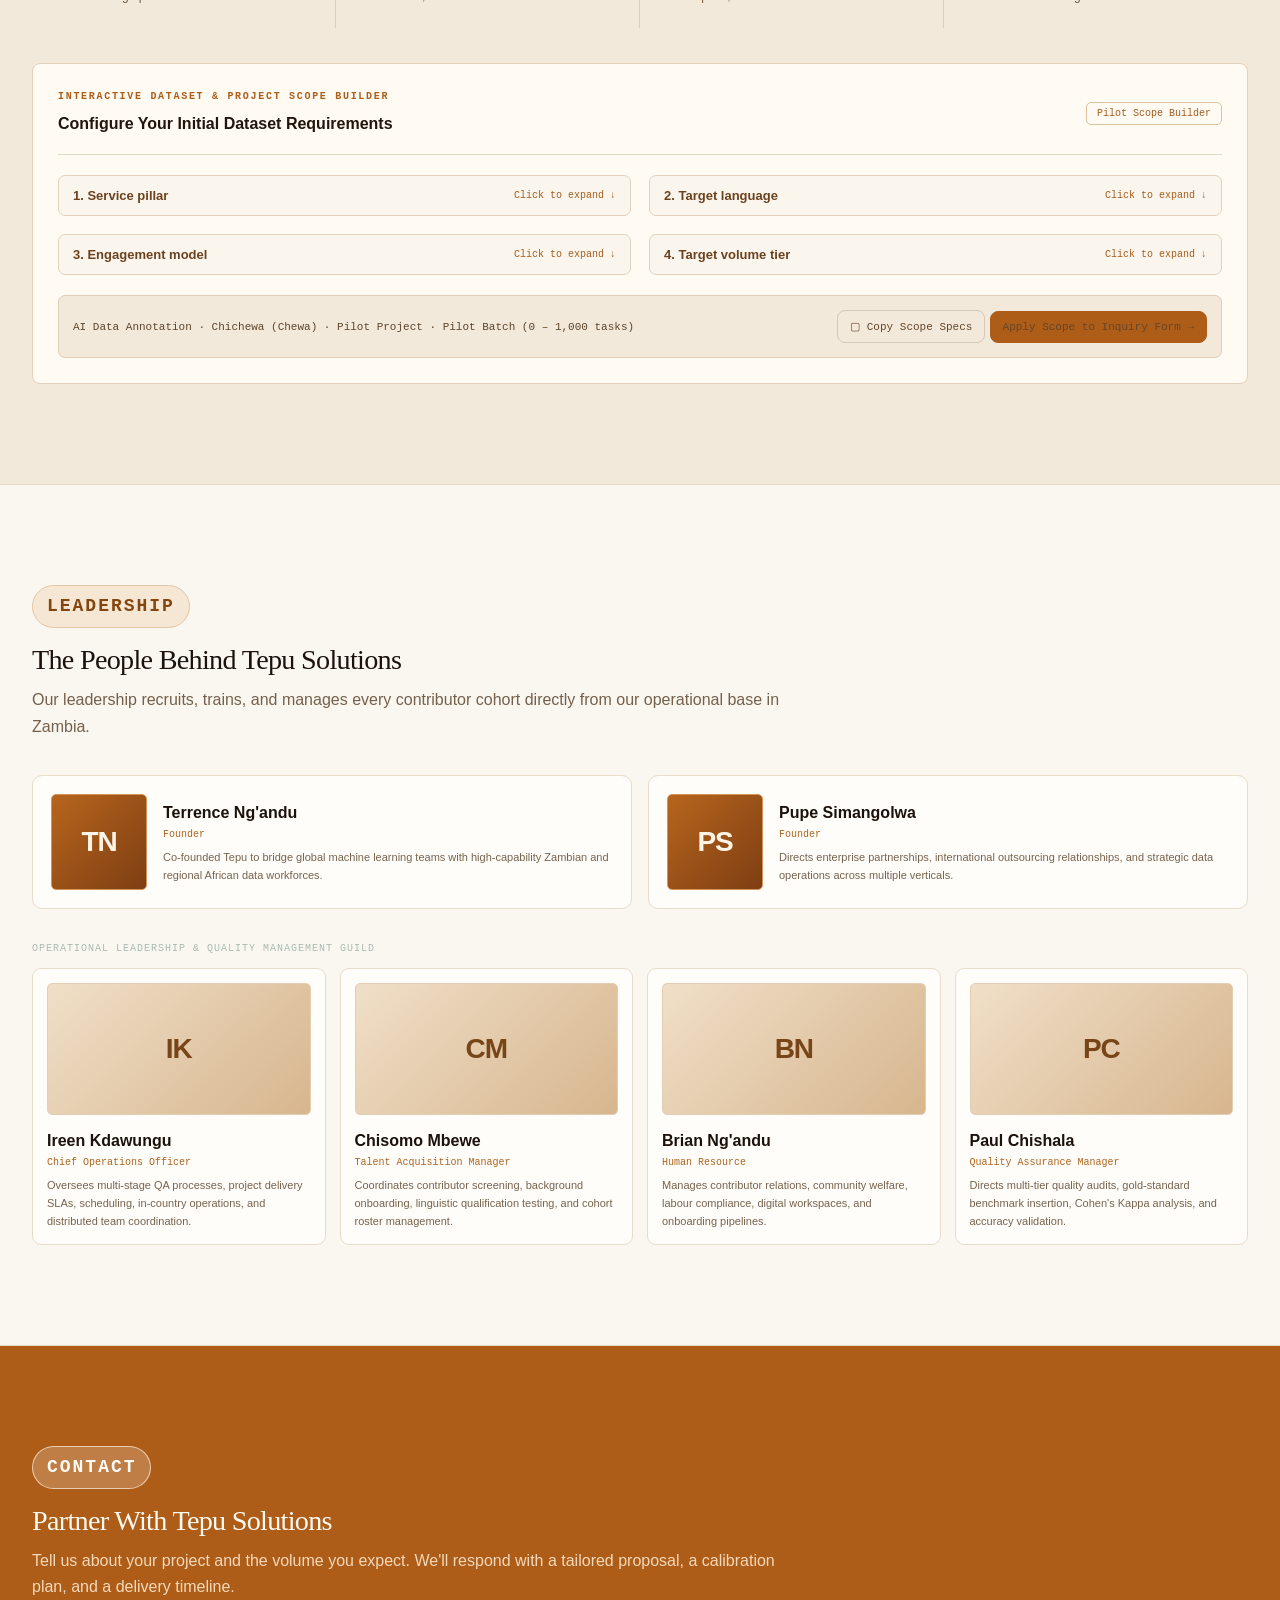
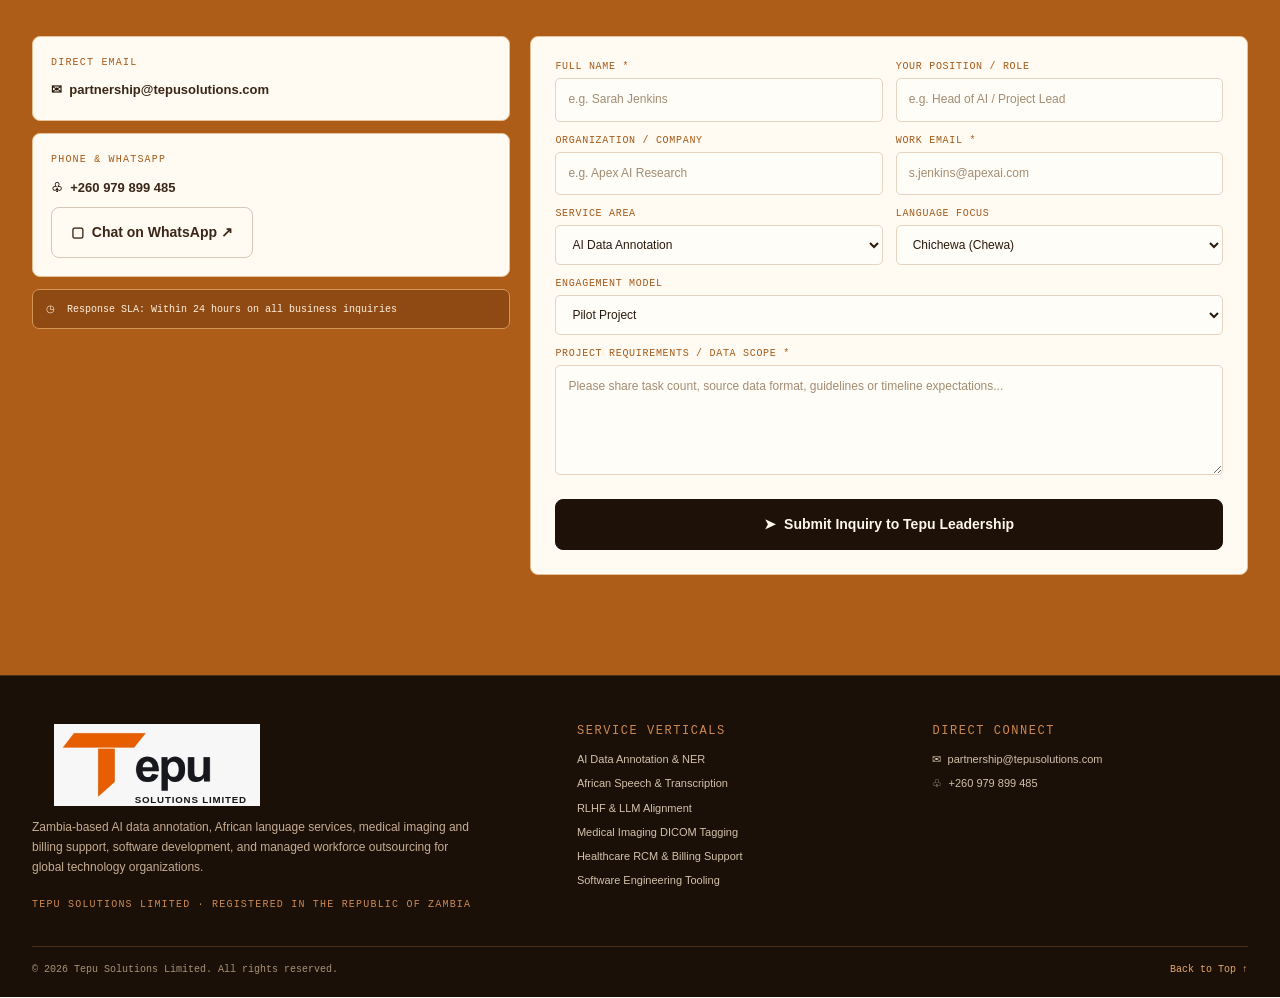
==== commit 9a4bc6f0: "Restore founder portrait with lazy loading" ====
--- a/index.html
+++ b/index.html
@@ -34,7 +34,7 @@
 <article class="card"><div class="card-top"><span class="iconbox">⌁</span><div><h3>Medical Imaging Data Services</h3><span class="tag">Labeling &amp; review support for clinical imaging datasets</span></div></div><p>Trained teams prepare and review imaging datasets for radiology and pathology workflows, working to written protocols with strict handling rules for sensitive medical data.</p><details class="scope scope-dropdown"><summary>Scope tasks &amp; taxonomies</summary><ul><li>Image labeling (boxes, polygons, segmentation)</li><li>Lesion and region marking</li><li>Image classification &amp; triage tagging</li><li>Report-to-image alignment review</li><li>DICOM metadata tagging</li><li>De-identification checks</li><li>Second-reader QC sampling</li><li>Dataset quality auditing</li></ul></details><div class="card-foot"><button class="configure-service" type="button" data-service="Medical Imaging Data Services">Configure Scope →</button></div></article>
 <article class="card"><div class="card-top"><span class="iconbox">＄</span><div><h3>Medical Billing &amp; RCM Support</h3><span class="tag">Claim entry, coding review &amp; denial follow-up</span></div></div><p>Managed back-office teams for healthcare billing operations: registration capture, coding checks, claims support, and denial tracking, reported back to you on a fixed cycle.</p><details class="scope scope-dropdown"><summary>Scope tasks &amp; taxonomies</summary><ul><li>Patient &amp; registration data entry</li><li>Coding &amp; charge entry review</li><li>Claims submission support</li><li>Denial tracking &amp; follow-up</li><li>Payer portal data capture</li><li>Eligibility verification support</li><li>Statement &amp; reconciliation support</li><li>Confidential handling protocols</li></ul></details><div class="card-foot"><button class="configure-service" type="button" data-service="Medical Billing &amp; RCM Support">Configure Scope →</button></div></article>
 <article class="card"><div class="card-top"><span class="iconbox">&lt;/&gt;</span><div><h3>Software Development</h3><span class="tag">Web, mobile &amp; data tooling built in-house</span></div></div><p>A Zambia-based engineering team for product builds, internal tools, and data pipelines — from prototype through to production support.</p><details class="scope scope-dropdown"><summary>Scope tasks &amp; taxonomies</summary><ul><li>Web application development</li><li>Mobile app development</li><li>APIs &amp; third-party integrations</li><li>Data pipelines &amp; ETL</li><li>Annotation and QA tooling</li><li>Dashboards &amp; reporting</li><li>Maintenance &amp; support</li><li>Cloud deployment &amp; monitoring</li></ul></details><div class="card-foot"><button class="configure-service" type="button" data-service="Software Development">Configure Scope →</button></div></article></div></div></section>
-<section class="section" id="about"><div class="wrap"><div class="section-head"><p class="eyebrow">About</p><h2 class="section-title">A Trusted Partner for Global Data Work</h2></div><div class="about-grid"><figure class="about-photo"><img src="assets/team-zambia.jpg" alt="Tepu Solutions team members together at their workplace in Zambia" width="576" height="638" loading="lazy" decoding="async"></figure><div class="about-copy"><p>Tepu Solutions Limited is a Zambia-based AI data and outsourcing company providing human-powered data services for artificial intelligence, machine learning, language technology, and digital transformation projects.</p><p>Our operating model combines local talent, structured project management, and multi-level quality control — scalable workforce capability with strict consistency and international delivery standards.</p><div class="mission-grid"><article class="mission"><span class="tag">◉ Vision</span><h3>Vision</h3><p>To be a leading African partner for AI data and business process services.</p></article><article class="mission"><span class="tag" style="color:var(--yellow)">◎ Mission</span><h3>Mission</h3><p>To deliver accurate, efficient work that helps our clients grow and creates skilled jobs.</p></article></div></div><aside class="value-panel"><span class="tag">Guiding principles</span><h3>Our Core Values</h3><div class="value"><h4><span class="check">✓</span>Accuracy</h4><p>We measure quality continuously, share transparent error metrics, and proactively fix what falls short.</p></div><div class="value"><h4><span class="check">✓</span>Integrity</h4><p>Honest, direct communication regarding production capacities, timelines, and technical constraints.</p></div><div class="value"><h4><span class="check">✓</span>Accountability</h4><p>We take full ownership of the outcomes, SLAs, and deliverables we commit to with our global partners.</p></div><div class="value"><h4><span class="check">✓</span>Collaboration</h4><p>We operate as an agile, dedicated extension of your in-house engineering and data science teams.</p></div><div class="value"><h4><span class="check">✓</span>Growth</h4><p>We invest heavily in continuous training, fair compensation, and digital skill development for local African contributors.</p></div></aside></div></div></section>
+<section class="section" id="about"><div class="wrap"><div class="section-head"><p class="eyebrow">About</p><h2 class="section-title">A Trusted Partner for Global Data Work</h2></div><div class="about-grid"><figure class="about-photo"><img src="assets/terrence.jpg" alt="Tepu Solutions founder Terrence Ng’andu at work" width="1280" height="960" loading="lazy" decoding="async"></figure><div class="about-copy"><p>Tepu Solutions Limited is a Zambia-based AI data and outsourcing company providing human-powered data services for artificial intelligence, machine learning, language technology, and digital transformation projects.</p><p>Our operating model combines local talent, structured project management, and multi-level quality control — scalable workforce capability with strict consistency and international delivery standards.</p><div class="mission-grid"><article class="mission"><span class="tag">◉ Vision</span><h3>Vision</h3><p>To be a leading African partner for AI data and business process services.</p></article><article class="mission"><span class="tag" style="color:var(--yellow)">◎ Mission</span><h3>Mission</h3><p>To deliver accurate, efficient work that helps our clients grow and creates skilled jobs.</p></article></div></div><aside class="value-panel"><span class="tag">Guiding principles</span><h3>Our Core Values</h3><div class="value"><h4><span class="check">✓</span>Accuracy</h4><p>We measure quality continuously, share transparent error metrics, and proactively fix what falls short.</p></div><div class="value"><h4><span class="check">✓</span>Integrity</h4><p>Honest, direct communication regarding production capacities, timelines, and technical constraints.</p></div><div class="value"><h4><span class="check">✓</span>Accountability</h4><p>We take full ownership of the outcomes, SLAs, and deliverables we commit to with our global partners.</p></div><div class="value"><h4><span class="check">✓</span>Collaboration</h4><p>We operate as an agile, dedicated extension of your in-house engineering and data science teams.</p></div><div class="value"><h4><span class="check">✓</span>Growth</h4><p>We invest heavily in continuous training, fair compensation, and digital skill development for local African contributors.</p></div></aside></div></div></section>
 <section class="section regional-section" id="regional"><div class="wrap"><div class="section-head"><p class="eyebrow">Regional</p><h2 class="section-title">Native Regional &amp; Linguistic Capabilities</h2><p class="section-lede">Authentic African language intelligence and English proficiency from vetted native speakers across Southern and Central Africa.</p></div><div class="regional-grid"><article class="language-card"><h3>English</h3><span class="tag">Global &amp; Regional Fluency</span><div class="coverage"><label>Regional coverage</label><strong>Zambia, Regional &amp; International commerce</strong></div><p>Fluent contributors for transcription, content moderation, dataset creation, and foundation model evaluation with native Zambian and British-influenced English proficiency.</p></article><article class="language-card"><h3>Chichewa (Chewa)</h3><span class="tag">Primary Regional Focus</span><div class="coverage"><label>Regional coverage</label><strong>Zambia (Eastern, Lusaka), Malawi, Mozambique</strong></div><p>Our primary regional focus with deep contributor networks: speech transcription, dialect localization, cross-border terminology, and LLM cultural safety audits.</p></article><article class="language-card"><h3>Bemba (Chibemba)</h3><span class="tag">Widely Spoken in Zambia</span><div class="coverage"><label>Regional coverage</label><strong>Zambia (Northern, Luapula, Copperbelt, Lusaka)</strong></div><p>The most widely spoken indigenous language in urban Zambia. Audio transcription, intent classification, sentiment analysis, and conversational dataset creation.</p></article><article class="language-card"><h3>Swahili (Kiswahili)</h3><span class="tag">East &amp; Central African Corridor</span><div class="coverage"><label>Regional coverage</label><strong>East &amp; Central Africa, cross-border corridors</strong></div><p>Vital for pan-African speech technology and cross-border commercial applications. High-volume audio transcription, dialect variation tagging, and NLP benchmarks.</p></article><article class="language-card"><h3>Lozi</h3><span class="tag">African Language Services</span><div class="coverage"><label>Language service</label><strong>Available for project scoping</strong></div><p>Lozi language support is available through Tepu's African Language Services for project-specific data and language workflows.</p></article><article class="language-card"><h3>Tonga</h3><span class="tag">African Language Services</span><div class="coverage"><label>Language service</label><strong>Available for project scoping</strong></div><p>Tonga language support is available through Tepu's African Language Services for project-specific data and language workflows.</p></article></div><div style="margin-top:44px"><p class="eyebrow">Strategic advantage</p><h3 style="font-size:20px;margin:0">Why Global AI Teams Choose Tepu Solutions</h3><div class="adv-grid"><article class="adv"><h4><span class="check">✓</span>Local African Talent</h4><p>Direct access to educated, motivated talent pools in Zambia and the wider African market.</p></article><article class="adv"><h4><span class="check">✓</span>Native Language Capability</h4><p>Native speakers who understand colloquial usage, regional accents, and cultural nuance.</p></article><article class="adv"><h4><span class="check">✓</span>Scalable Contributor Network</h4><p>Scale seamlessly from a 5-person pilot to dozens of managed contributors without quality loss.</p></article><article class="adv"><h4><span class="check">✓</span>Human-in-the-Loop AI Focus</h4><p>High-performing models need nuanced human judgment, not mechanical, low-effort click-work.</p></article><article class="adv"><h4><span class="check">✓</span>Multi-Tier Quality Control</h4><p>Screening, gold questions, statistical sampling, error categorization, and continuous retraining.</p></article><article class="adv"><h4><span class="check">✓</span>Flexible Engagement Models</h4><p>Pilots, fixed-scope datasets, burst campaigns, and ongoing dedicated managed operations.</p></article><article class="adv"><h4><span class="check">✓</span>Single Accountability Point</h4><p>One responsive project lead and daily updates instead of managing hundreds of disparate freelancers.</p></article></div></div><div class="partner-box"><p class="eyebrow">Ecosystem &amp; partnerships</p><h3 style="font-size:20px;margin:0">Target Clients &amp; Industry Partnerships</h3><p class="muted" style="font-size:13px;margin:5px 0">We collaborate with global organizations that prioritize quality, ethical contributor practices, and authentic regional linguistic nuance.</p><div class="partner-grid"><div class="partner">▤ &nbsp; AI &amp; Foundation Model Companies</div><div class="partner">▤ &nbsp; Machine Learning Research Labs</div><div class="partner">▤ &nbsp; Language Technology &amp; ASR Providers</div><div class="partner">▤ &nbsp; Global Data-Labeling Platforms</div><div class="partner">▤ &nbsp; Translation &amp; Localization Firms</div><div class="partner">▤ &nbsp; Academic &amp; Non-profit Research Institutes</div><div class="partner">▤ &nbsp; Digital Transformation Consultancies</div><div class="partner">▤ &nbsp; Outsourcing &amp; BPO Service Partners</div><div class="partner">▤ &nbsp; Others</div></div></div></div></section>
 <section class="section process-section" id="quality"><div class="wrap"><div class="section-head"><p class="eyebrow">Quality</p><h2 class="section-title">Quality Built into the Process, Never an Afterthought</h2><p class="section-lede">Our 9-stage lifecycle combines strict pre-screening, gold-standard benchmarks, dual-tier independent review, and continuous statistical monitoring.</p></div><div class="qa-grid" role="tablist" aria-label="Quality process stages"><button class="step" role="tab" aria-selected="true" data-stage="0"><span class="step-num">01</span><b>Recruitment</b></button><button class="step" role="tab" aria-selected="false" data-stage="1"><span class="step-num">02</span><b>Screening</b></button><button class="step" role="tab" aria-selected="false" data-stage="2"><span class="step-num">03</span><b>Training</b></button><button class="step" role="tab" aria-selected="false" data-stage="3"><span class="step-num">04</span><b>Pilot</b></button><button class="step" role="tab" aria-selected="false" data-stage="4"><span class="step-num">05</span><b>Production</b></button><button class="step" role="tab" aria-selected="false" data-stage="5"><span class="step-num">06</span><b>L1 Review</b></button><button class="step" role="tab" aria-selected="false" data-stage="6"><span class="step-num">07</span><b>Independent Review</b></button><button class="step" role="tab" aria-selected="false" data-stage="7"><span class="step-num">08</span><b>Final QA</b></button><button class="step" role="tab" aria-selected="false" data-stage="8"><span class="step-num">09</span><b>Client Delivery</b></button></div><article class="stage" id="stage-panel" role="tabpanel"><div class="stage-head"><div><span class="tag" id="stage-count">Stage 01 of 09</span><h3 id="stage-title">Recruitment</h3></div><span class="verified">Quality Gate</span></div><p class="stage-desc" id="stage-summary">Local sourcing based on native language fluency, domain knowledge, and device capabilities.</p><p class="stage-detail" id="stage-detail">We source annotators and linguists directly in Zambia with specific dialect backgrounds, educational qualifications, and technical fluency suited to the assignment.</p><div class="stage-bottom"><div><span class="tag">♧ Key deliverables</span><ul id="stage-deliverables"><li>✓ &nbsp;Contributor pool roster</li><li>✓ &nbsp;Hardware &amp; connectivity check</li><li>✓ &nbsp;Identity verification</li></ul></div><div class="gate"><span class="tag">♙ Stage exit quality gate</span><p id="stage-gate">Minimum university degree or verified linguistic test score (90%+)</p></div></div></article><p class="eyebrow">Rigorous safeguards</p><h3 style="font-size:20px;margin:0 0 18px">Quality Assurance Controls We Deploy</h3><div class="qa-controls"><article class="qa-card"><span class="shield">⛨</span><div><strong>Contributor Qualification Tests</strong><p>Mandatory language, comprehension, and domain testing prior to live work assignment.</p></div></article><article class="qa-card"><span class="shield">⛨</span><div><strong>Gold-Standard Calibration Tasks</strong><p>Hidden benchmark questions inserted randomly within live batches to measure annotator accuracy.</p></div></article><article class="qa-card"><span class="shield">⛨</span><div><strong>Dual-Pass &amp; Independent Second Review</strong><p>Senior leads audit a defined percentage of every batch independently with blind validation.</p></div></article><article class="qa-card"><span class="shield">⛨</span><div><strong>Standardized Error Categorization</strong><p>Mistakes are cataloged by severity (critical, major, minor) and reported back to clients transparently.</p></div></article><article class="qa-card"><span class="shield">⛨</span><div><strong>Inter-Annotator Agreement</strong><p>Continuous Cohen's Kappa / Fleiss Kappa calculation across parallel contributors to prevent rubric drift.</p></div></article><article class="qa-card"><span class="shield">⛨</span><div><strong>Targeted Retraining &amp; Rapid Substitution</strong><p>Underperforming contributors are immediately quarantined, retrained, or replaced without pausing delivery.</p></div></article></div><div style="margin-top:42px"><p class="eyebrow">Governance &amp; escalation</p><h3 style="font-size:20px;margin:0 0 18px">Dedicated Project Management Structure</h3><div class="stage"><div class="scope" style="border:0;padding:0"><ul style="grid-template-columns:1fr 2fr;gap:12px"><li><b>Client AI/Data Lead</b></li><li>Defines taxonomy, acceptance criteria, timeline, and validation rubrics.</li><li><b>Tepu Project Manager</b></li><li>Single accountable point of contact for SLAs, daily standups, schedule adherence, and batch reporting.</li><li><b>QA Lead</b></li><li>Conducts independent statistical sampling, gold question audits, and inter-rater agreement checks.</li><li><b>Team Leads / Supervisors</b></li><li>Coordinate contributor cohorts, run morning calibration sessions, and resolve guideline queries.</li><li><b>Vetted Contributor Cohort</b></li><li>Native speakers and domain annotators executing tasks in consistent, tracked production shifts.</li></ul></div></div></div></div></section>
 
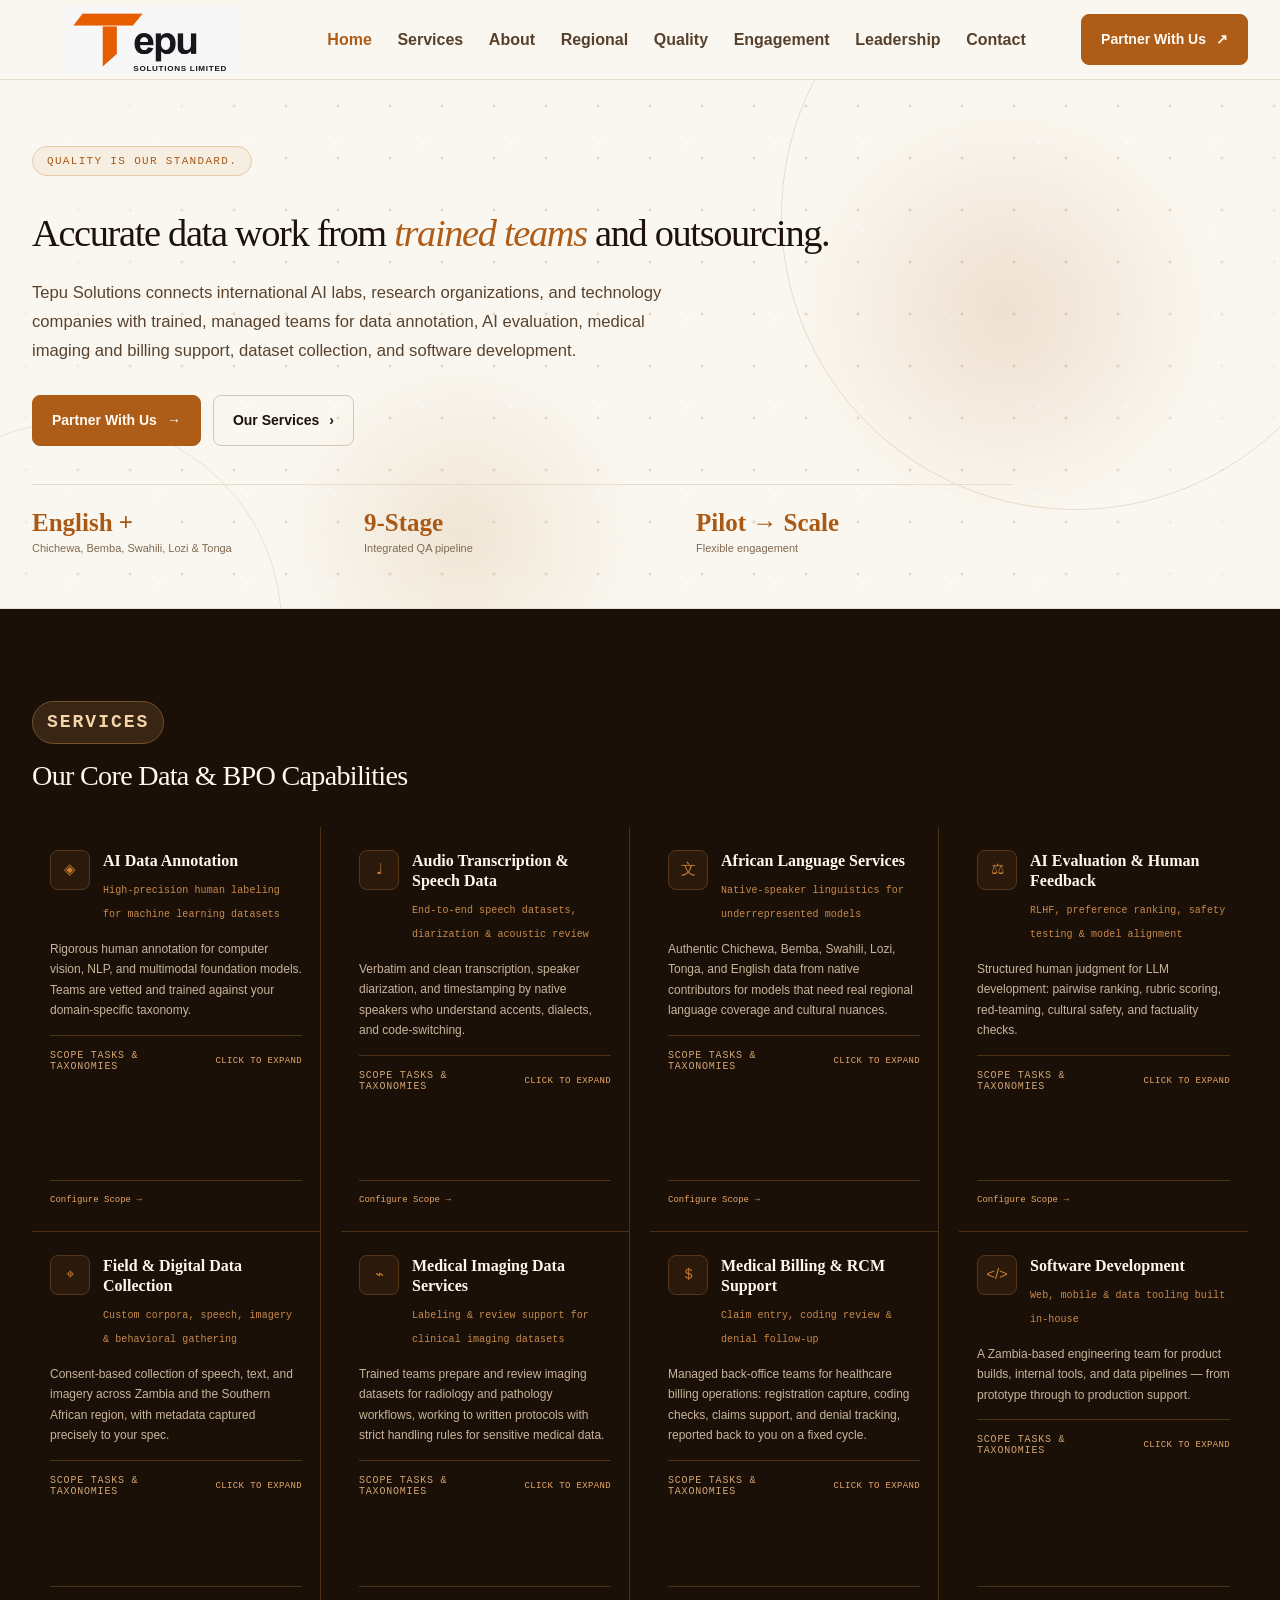
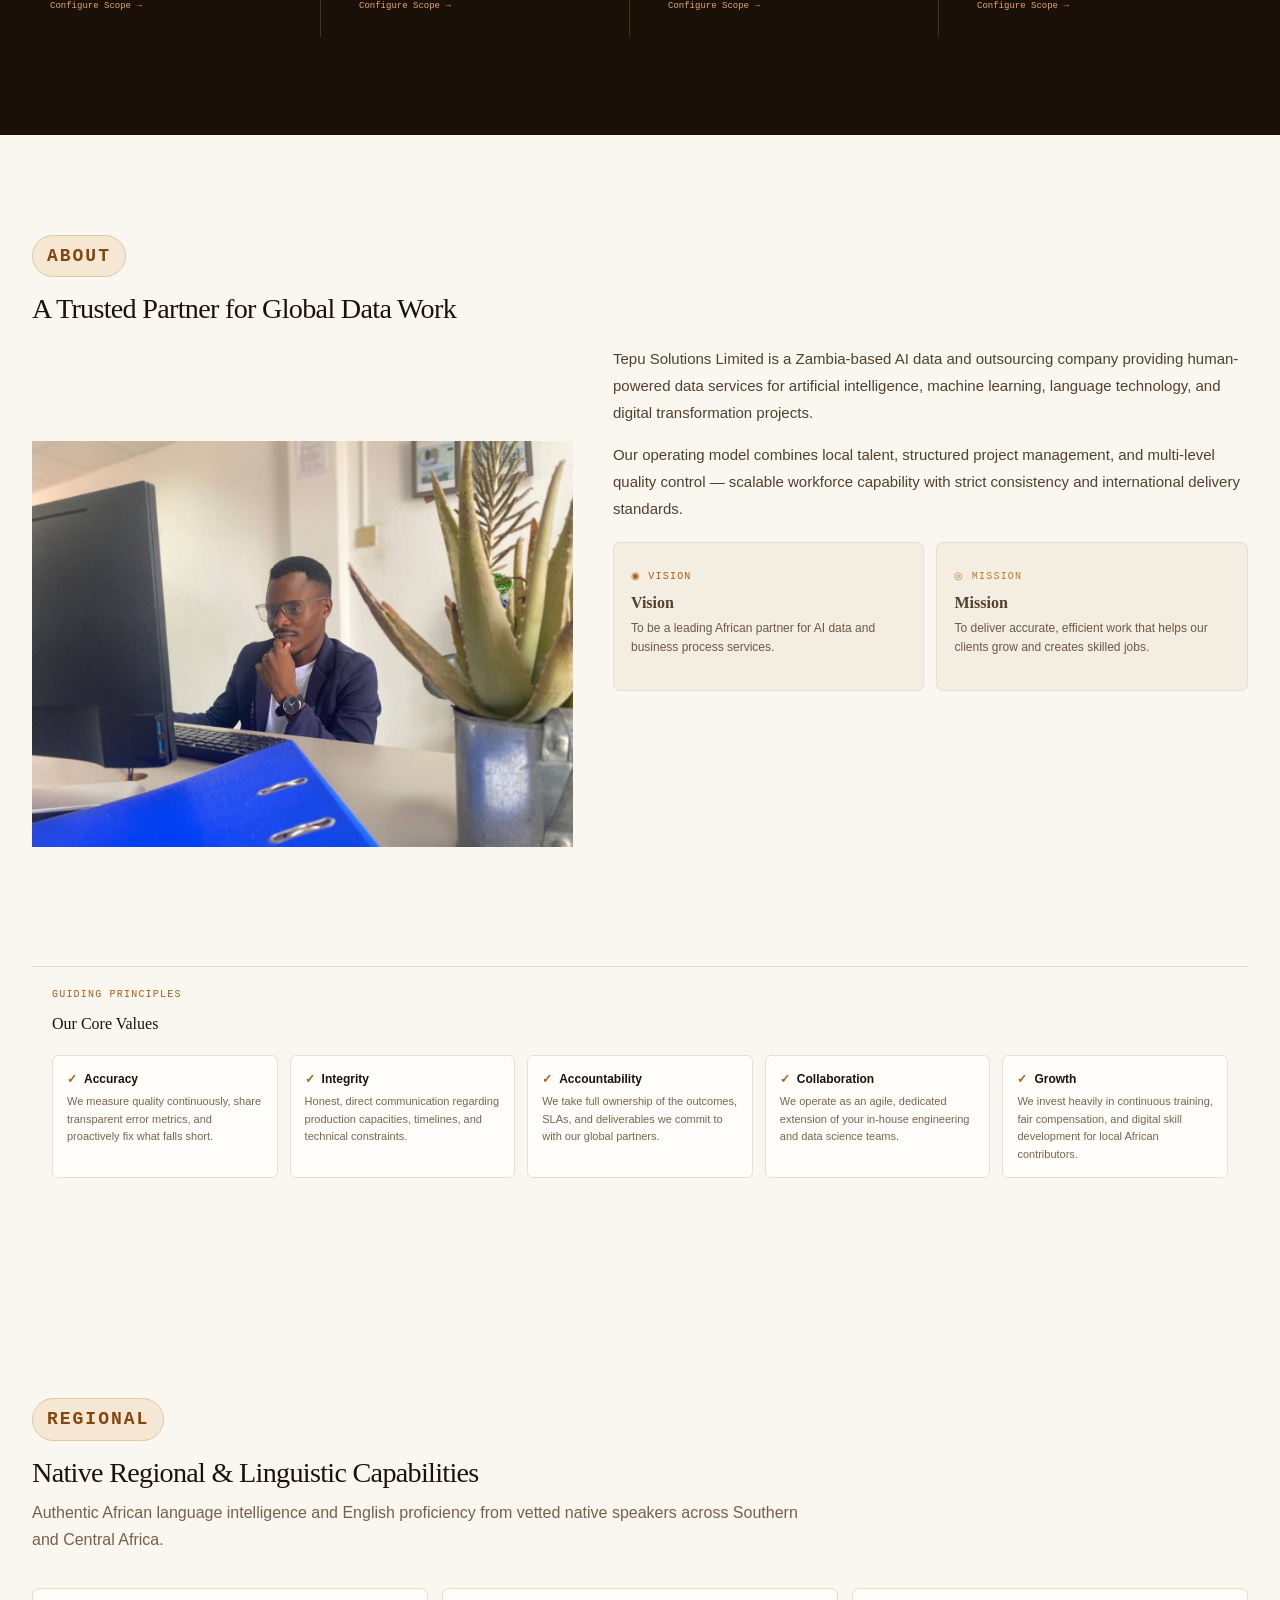
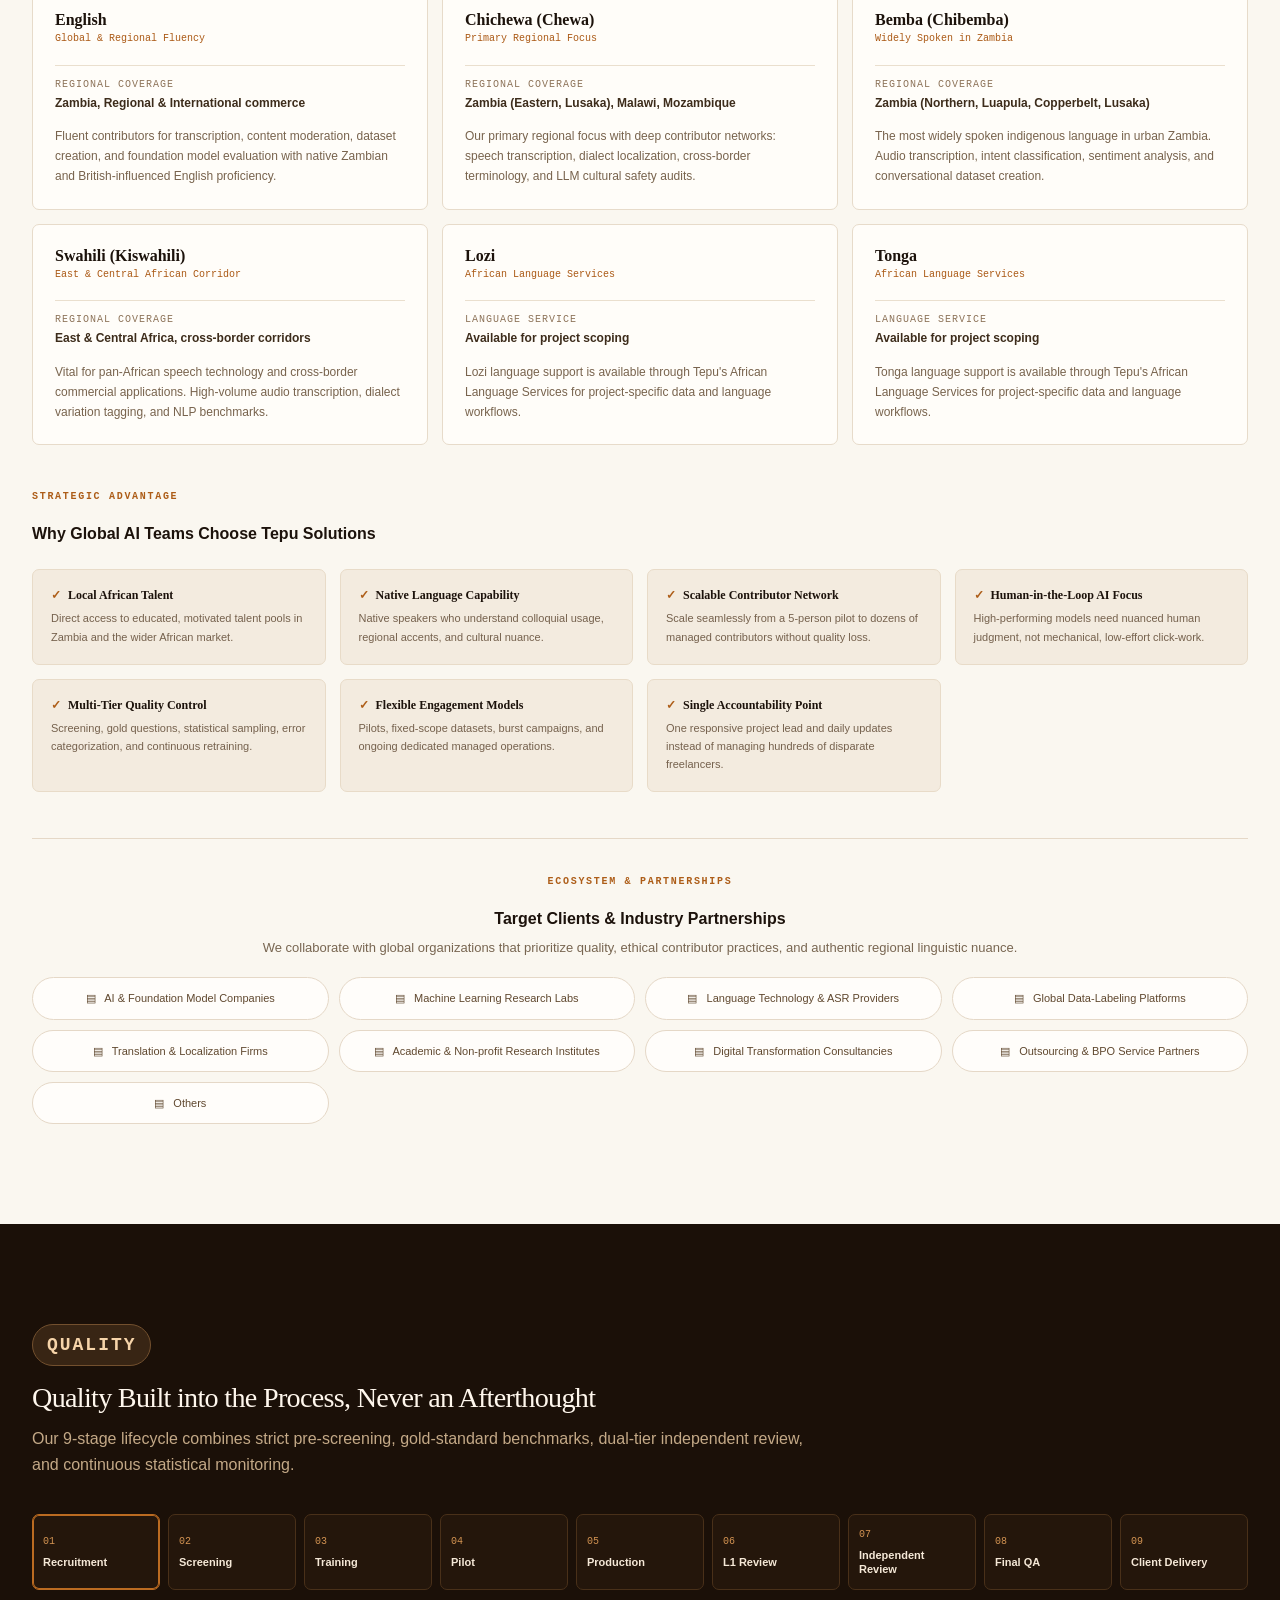
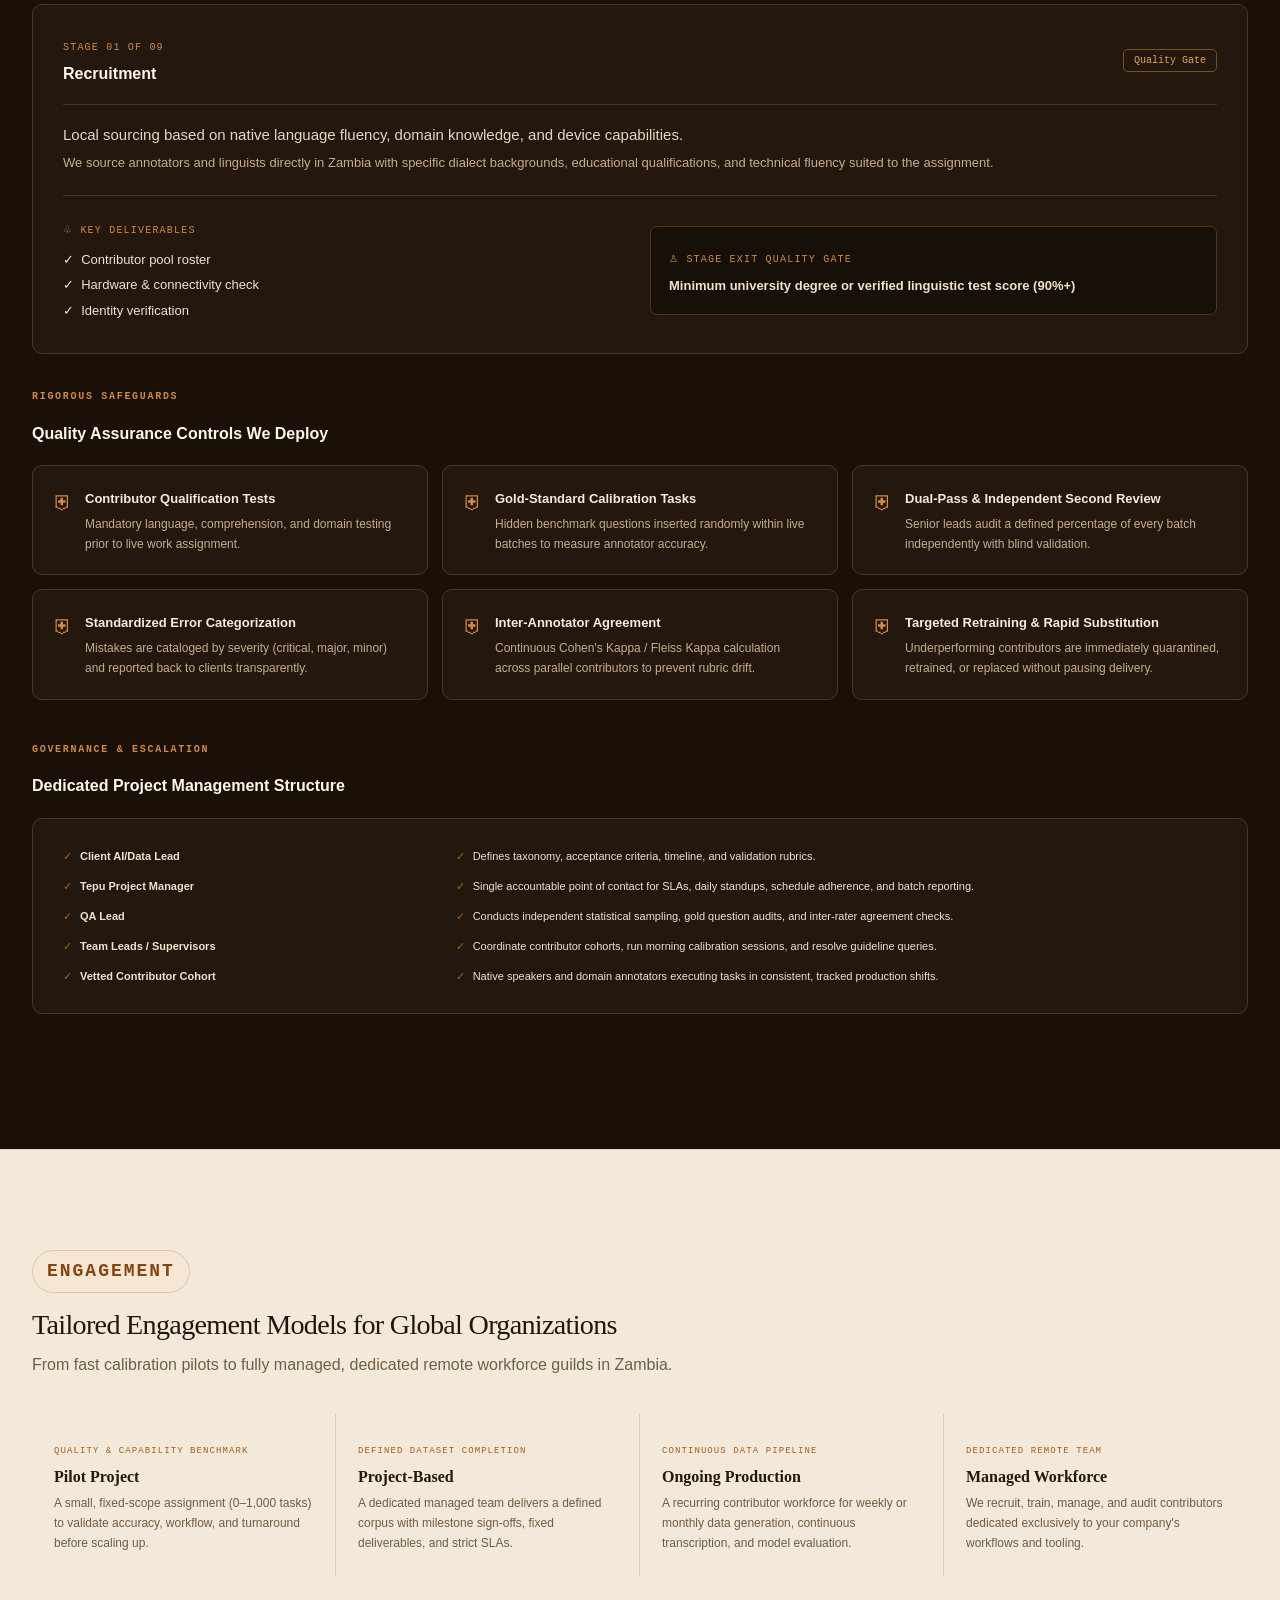
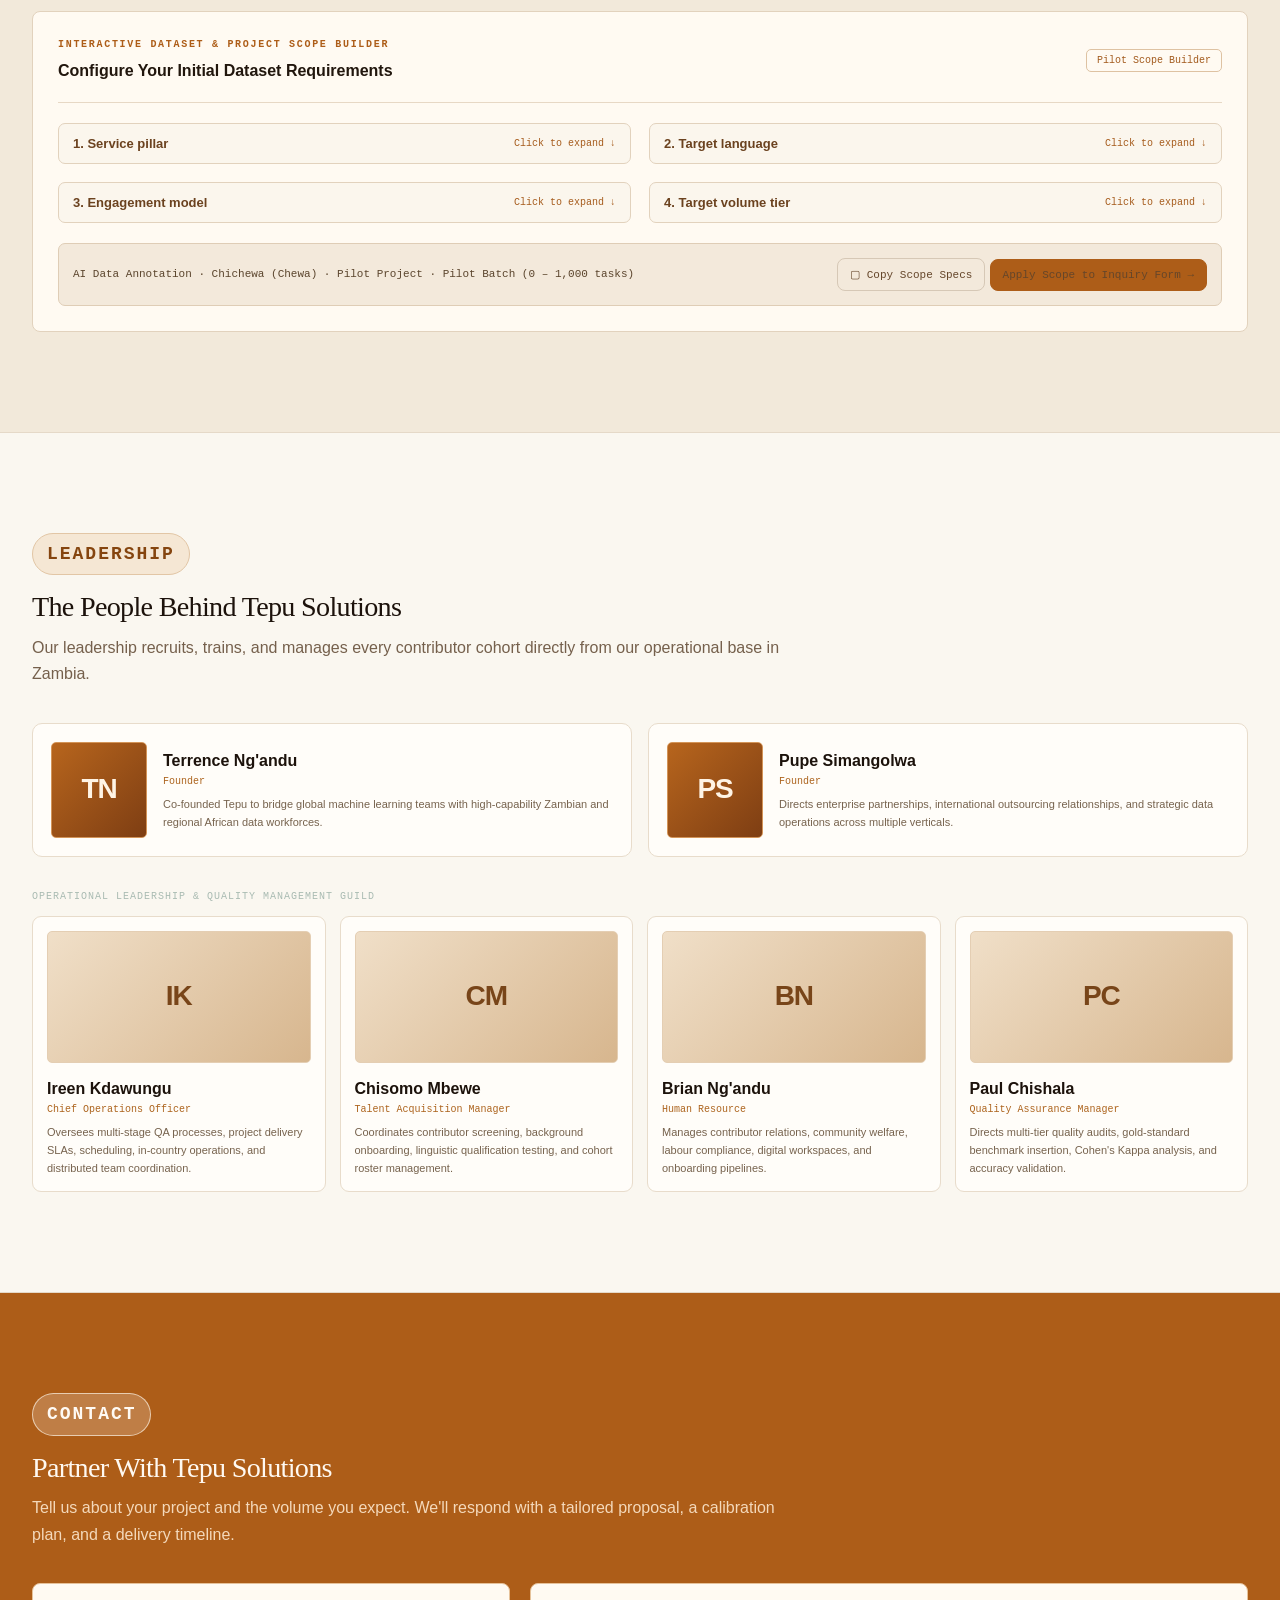
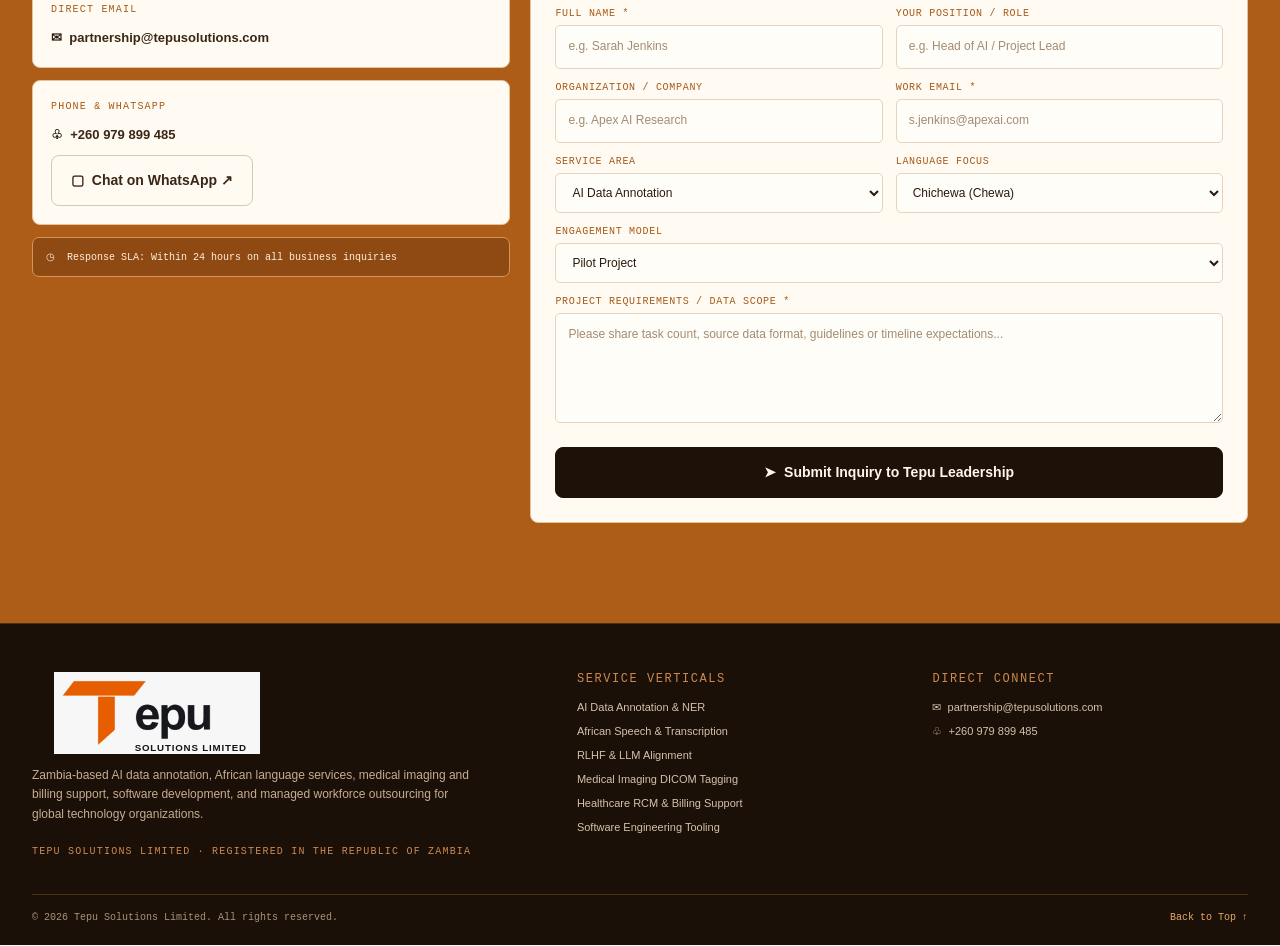
==== commit 5bb95420: "Remove services section intro sentence" ====
--- a/index.html
+++ b/index.html
@@ -9,7 +9,7 @@
 header{height:80px;position:sticky;top:0;z-index:20;background:rgba(13,21,19,.94);backdrop-filter:blur(16px);border-bottom:1px solid var(--line)}.nav{height:100%;display:flex;align-items:center;gap:28px}.brand{display:flex;align-items:center;gap:12px;min-width:220px}.brandmark{display:grid;place-items:center;width:40px;height:40px;background:var(--green);border-radius:9px;color:#082117;font-weight:900;font-size:20px}.brandtext{font-weight:750;line-height:1.15;font-size:15px}.brandtext small{display:block;color:var(--green);font:10px var(--mono);letter-spacing:.13em;margin-top:4px}.navlinks{display:flex;align-items:center;justify-content:center;gap:clamp(14px,2vw,32px);flex:1}.navlink{font-size:11px;color:#a9b9b2;white-space:nowrap;transition:color .2s}.navlink:hover,.navlink.active{color:var(--green)}.btn{display:inline-flex;align-items:center;justify-content:center;gap:10px;padding:12px 18px;border:1px solid var(--line);border-radius:6px;background:transparent;color:var(--text);font-weight:700;font-size:13px;transition:transform .2s,background .2s,border .2s}.btn:hover{transform:translateY(-2px);border-color:var(--green)}.btn-primary{background:var(--green);border-color:var(--green);color:#082117}.btn-primary:hover{background:#53d69c}.nav-cta{white-space:nowrap;padding:11px 16px;font-size:12px}.menu{display:none}
 .hero{min-height:680px;position:relative;display:flex;align-items:center;overflow:hidden;border-bottom:1px solid var(--line);background:radial-gradient(ellipse at 70% 90%,rgba(28,157,108,.16),transparent 48%),linear-gradient(145deg,#101b18,#0d1513 66%)}.hero:before{content:"";position:absolute;inset:0;opacity:.2;background-image:radial-gradient(rgba(100,213,177,.36) 1px,transparent 1px);background-size:28px 28px;mask-image:linear-gradient(90deg,transparent 12%,black 100%)}.datastream{position:absolute;inset:auto -3% -10% 0;height:62%;width:106%;opacity:.34;pointer-events:none}.hero-inner{position:relative;z-index:1;padding:92px 0 48px}.hero-badge{display:inline-flex;align-items:center;gap:10px;border:1px solid #236147;background:#10241d;border-radius:999px;padding:6px 14px;color:var(--green);font:12px var(--mono)}.dot{width:8px;height:8px;background:var(--green);border-radius:100%;box-shadow:0 0 12px var(--green)}.stream-status{position:absolute;right:0;top:105px;border:1px solid #236147;background:#0e1d19;border-radius:999px;padding:7px 14px;color:var(--mint);font:10px var(--mono);letter-spacing:.02em}.hero h1{max-width:980px;margin:34px 0 24px;font-size:clamp(48px,7vw,86px);line-height:1.08;letter-spacing:-.055em;font-weight:780}.hero h1 em{font-style:normal;color:var(--green)}.hero-copy{max-width:820px;color:#a5b3ad;font-size:clamp(16px,1.45vw,20px);line-height:1.75;margin:0}.hero-actions{display:flex;gap:12px;margin-top:34px;flex-wrap:wrap}.hero-metrics{display:grid;grid-template-columns:repeat(3,1fr);gap:24px;margin-top:76px;border-top:1px solid var(--line);padding-top:34px}.metric strong{display:block;color:var(--text);font-size:27px;line-height:1.3}.metric p{margin:3px 0 0;color:var(--muted);font-size:12px}
 section{scroll-margin-top:80px}.section{padding:100px 0}.section-head{max-width:780px;margin-bottom:35px}.section-title{margin:0 0 12px;font-size:clamp(28px,4vw,42px);line-height:1.17;letter-spacing:-.035em}.section-lede{margin:0;color:var(--muted);font-size:16px;max-width:780px}.about-grid{display:grid;grid-template-columns:1.25fr .75fr;gap:24px}.about-copy{font-size:17px;color:#c2cec8;line-height:1.8}.about-copy p{margin:0 0 18px}.mission-grid{display:grid;grid-template-columns:1fr 1fr;gap:14px;margin-top:26px}.mission,.value-panel,.card,.leader-card,.language-card,.engagement-card,.qa-card{background:var(--panel);border:1px solid var(--line);border-radius:10px}.mission{padding:22px}.mission h3{margin:7px 0;font-size:17px}.mission p{margin:0;font-size:13px;color:#c2cec8;line-height:1.65}.tag{font-size:10px;color:var(--green);letter-spacing:.12em;text-transform:uppercase}.value-panel{padding:24px}.value-panel h3{margin:0 0 15px;font-size:18px}.value{border:1px solid var(--line);background:#111b18;border-radius:7px;padding:14px;margin-top:10px}.value h4{margin:0 0 3px;font-size:14px}.value p{margin:0;color:var(--muted);font-size:12px}.check{color:var(--green);margin-right:7px}
-.cap-section{padding-top:86px}.card-grid{display:grid;grid-template-columns:repeat(2,minmax(0,1fr));gap:18px}.card{padding:24px;display:flex;flex-direction:column;min-height:300px;transition:border-color .2s,transform .2s}.card:hover,.qa-card:hover,.leader-card:hover{border-color:#347a5e;transform:translateY(-2px)}.card-top{display:flex;align-items:flex-start;gap:13px}.iconbox{width:40px;height:40px;flex:0 0 40px;display:grid;place-items:center;color:var(--green);background:#10241d;border:1px solid var(--line);border-radius:8px}.iconbox svg{width:20px;height:20px;stroke:currentColor;fill:none;stroke-width:1.8}.card h3{font-size:18px;line-height:1.25;margin:1px 0 5px}.card .tag{font-size:10px;letter-spacing:.01em;text-transform:none;color:var(--green)}.card p{color:#aebdb6;font-size:13px;margin:18px 0}.scope{border-top:1px solid var(--line);padding-top:14px}.scope-label{color:#82948d;font:10px var(--mono);letter-spacing:.08em;text-transform:uppercase;margin-bottom:9px}.scope ul{list-style:none;margin:0;padding:0;display:grid;grid-template-columns:1fr 1fr;gap:7px 14px}.scope li{font-size:11px;color:#d1dbd5}.scope li:before{content:"✓";color:var(--green);margin-right:8px}.card-foot{border-top:1px solid var(--line);padding-top:14px;margin-top:auto;display:flex;justify-content:space-between;gap:10px;align-items:center;color:#95a89f;font:10px var(--mono)}.configure-service{border:0;background:transparent;padding:0;color:var(--green);font:10px var(--mono);white-space:nowrap}.configure-service:hover{text-decoration:underline}
+.cap-section{padding-top:86px}.cap-section .section-head{display:flex;flex-direction:column;align-items:flex-start;width:100%;max-width:780px}.cap-section .section-lede{width:100%;max-width:780px}.card-grid{display:grid;grid-template-columns:repeat(2,minmax(0,1fr));gap:18px}.card{padding:24px;display:flex;flex-direction:column;min-height:300px;transition:border-color .2s,transform .2s}.card:hover,.qa-card:hover,.leader-card:hover{border-color:#347a5e;transform:translateY(-2px)}.card-top{display:flex;align-items:flex-start;gap:13px}.iconbox{width:40px;height:40px;flex:0 0 40px;display:grid;place-items:center;color:var(--green);background:#10241d;border:1px solid var(--line);border-radius:8px}.iconbox svg{width:20px;height:20px;stroke:currentColor;fill:none;stroke-width:1.8}.card h3{font-size:18px;line-height:1.25;margin:1px 0 5px}.card .tag{font-size:10px;letter-spacing:.01em;text-transform:none;color:var(--green)}.card p{color:#aebdb6;font-size:13px;margin:18px 0}.scope{border-top:1px solid var(--line);padding-top:14px}.scope-label{color:#82948d;font:10px var(--mono);letter-spacing:.08em;text-transform:uppercase;margin-bottom:9px}.scope ul{list-style:none;margin:0;padding:0;display:grid;grid-template-columns:1fr 1fr;gap:7px 14px}.scope li{font-size:11px;color:#d1dbd5}.scope li:before{content:"✓";color:var(--green);margin-right:8px}.card-foot{border-top:1px solid var(--line);padding-top:14px;margin-top:auto;display:flex;justify-content:space-between;gap:10px;align-items:center;color:#95a89f;font:10px var(--mono)}.configure-service{border:0;background:transparent;padding:0;color:var(--green);font:10px var(--mono);white-space:nowrap}.configure-service:hover{text-decoration:underline}
 
 .qa-grid{display:grid;grid-template-columns:repeat(9,minmax(90px,1fr));gap:8px;margin:30px 0 14px}.step{border:1px solid var(--line);background:#14201d;border-radius:7px;padding:12px 10px;text-align:left;color:var(--text);min-height:68px}.step[aria-selected="true"]{border-color:var(--green);box-shadow:inset 0 0 0 1px var(--green)}.step-num{display:block;color:var(--green);font-size:10px}.step b{display:block;font-size:11px;line-height:1.3;margin-top:5px}.stage{border:1px solid var(--line);background:var(--panel);border-radius:10px;padding:28px 30px;margin-bottom:35px}.stage-head{display:flex;justify-content:space-between;gap:20px;align-items:center;border-bottom:1px solid var(--line);padding-bottom:16px}.stage h3{margin:4px 0 0;font-size:21px}.verified{border:1px solid #286346;border-radius:5px;color:var(--green);padding:5px 10px;font:10px var(--mono)}.stage-desc{color:#c4d0c9;margin:18px 0 4px}.stage-detail{margin:0;color:var(--muted);font-size:13px}.stage-bottom{display:grid;grid-template-columns:1fr 1fr;gap:20px;border-top:1px solid var(--line);margin-top:22px;padding-top:20px}.stage-bottom ul{list-style:none;margin:8px 0 0;padding:0}.stage-bottom li{color:#cad5ce;font-size:13px;margin:4px 0}.gate{border:1px solid var(--line);background:#101a18;border-radius:7px;padding:18px;align-self:center}.gate .tag{color:var(--yellow)}.gate p{margin:5px 0 0;font-size:13px;font-weight:600}.qa-controls{display:grid;grid-template-columns:repeat(3,1fr);gap:14px}.qa-card{padding:20px;display:flex;gap:12px;align-items:flex-start}.qa-card strong{font-size:13px}.qa-card p{color:var(--muted);font-size:12px;margin:4px 0 0}.qa-card .shield{color:var(--green);font-size:20px}
 .regional-grid{display:grid;grid-template-columns:repeat(2,1fr);gap:18px}.language-card{padding:24px}.language-card h3{margin:0;font-size:21px}.language-card .tag{display:block;margin:2px 0 17px;text-transform:none;letter-spacing:0}.coverage{border-top:1px solid var(--line);padding-top:13px}.coverage label{display:block;color:#879a91;font:10px var(--mono);text-transform:uppercase;letter-spacing:.1em}.coverage strong{font-size:13px}.language-card p{font-size:13px;color:var(--muted);margin:13px 0 0}.adv-grid{display:grid;grid-template-columns:repeat(3,1fr);gap:14px;margin-top:22px}.adv{background:var(--panel);border:1px solid var(--line);border-radius:8px;padding:18px}.adv h4{font-size:13px;margin:0 0 6px}.adv p{font-size:12px;color:var(--muted);margin:0}.partner-box{background:var(--panel);border:1px solid var(--line);border-radius:10px;padding:25px;margin-top:46px}.partner-grid{display:grid;grid-template-columns:repeat(4,1fr);gap:10px;margin-top:19px}.partner{border:1px solid var(--line);background:#101a18;border-radius:6px;padding:14px;color:#dae4dd;font-size:12px}
@@ -19,13 +19,14 @@
 @media(max-width:1100px){.navlinks{gap:13px}.navlink{font-size:10px}.brand{min-width:175px}.nav{gap:16px}.stream-status{right:0}.qa-grid{grid-template-columns:repeat(5,1fr)}.partner-grid{grid-template-columns:repeat(3,1fr)}}@media(max-width:800px){.wrap{width:min(var(--wrap),calc(100% - 36px))}.nav{justify-content:space-between}.navlinks{display:none;position:absolute;left:0;right:0;top:79px;padding:18px;background:#101a18;border-bottom:1px solid var(--line);align-items:flex-start;flex-direction:column}.navlinks.open{display:flex}.navlinks .navlink{font-size:12px;padding:4px}.menu{display:inline-flex;background:transparent;color:var(--text);border:1px solid var(--line);border-radius:5px;padding:8px 10px}.nav-cta{margin-left:auto}.brand{min-width:0}.hero{min-height:initial}.hero-inner{padding:95px 0 35px}.stream-status{position:static;display:inline-flex;margin-top:18px}.hero-metrics{margin-top:55px;gap:10px}.metric strong{font-size:20px}.section{padding:75px 0}.about-grid,.contact-grid{grid-template-columns:1fr}.card-grid{grid-template-columns:1fr}.card{min-height:0}.card-foot{margin-top:22px}.qa-controls{grid-template-columns:repeat(2,1fr)}.partner-grid{grid-template-columns:repeat(2,1fr)}.engagement-grid{grid-template-columns:repeat(2,1fr)}.builder-grid{grid-template-columns:1fr 1fr}.staff-grid{grid-template-columns:repeat(2,1fr)}.footer-grid{grid-template-columns:1fr 1fr}.footer-brand-col{grid-column:1/-1}}@media(max-width:540px){.nav-cta{display:none}.hero h1{font-size:48px}.hero-copy{font-size:15px}.hero-metrics{grid-template-columns:1fr;gap:15px}.metric{display:flex;align-items:baseline;gap:12px}.metric strong{min-width:125px}.mission-grid,.regional-grid{grid-template-columns:1fr}.scope ul{grid-template-columns:1fr 1fr}.qa-grid{grid-template-columns:repeat(3,1fr)}.stage{padding:20px}.stage-bottom{grid-template-columns:1fr}.qa-controls{grid-template-columns:1fr}.adv-grid{grid-template-columns:1fr 1fr}.partner-grid{grid-template-columns:1fr 1fr}.engagement-grid{grid-template-columns:1fr 1fr}.builder{padding:18px}.builder-head{align-items:flex-start;flex-direction:column}.builder-grid{grid-template-columns:1fr}.lead-grid{grid-template-columns:1fr}.leader-card{align-items:flex-start}.portrait{width:74px;height:74px;flex-basis:74px}.staff-grid{grid-template-columns:1fr 1fr}.staff .portrait{height:100px}.formgrid{grid-template-columns:1fr}.field.full{grid-column:auto}.footer-grid{grid-template-columns:1fr}.footer-brand-col{grid-column:auto}.copyright{flex-direction:column;gap:12px}.section-title{font-size:30px}}
 @media(prefers-reduced-motion:reduce){html{scroll-behavior:auto}*,*:before,*:after{transition:none!important}}
 </style>
+<link rel="canonical" href="https://tepusolutions.com/">
 <link rel="stylesheet" href="assets/theme.css?v=site-speed-20261012">
 </head>
 <body>
 <header><div class="wrap nav"><a class="brand" href="#home" aria-label="Tepu Solutions home"><img class="brand-logo" src="assets/tepu-company-logo.svg" alt="Tepu Solutions Limited"></a><nav class="navlinks" id="navlinks" aria-label="Main navigation"><a class="navlink" href="#home">Home</a><a class="navlink" href="#capabilities">Services</a><a class="navlink" href="#about">About</a><a class="navlink" href="#regional">Regional</a><a class="navlink" href="#quality">Quality</a><a class="navlink" href="#engagement">Engagement</a><a class="navlink" href="#leadership">Leadership</a><a class="navlink" href="#contact">Contact</a></nav><a class="btn btn-primary nav-cta" href="#contact">Partner With Us <span aria-hidden="true">↗</span></a><button class="menu" id="menu" aria-expanded="false" aria-controls="navlinks">Menu</button></div></header>
 <main>
 <section id="home" class="hero hero-showcase"><div class="hero-motion-bg" aria-hidden="true"><span class="home-glow home-glow-a"></span><span class="home-glow home-glow-b"></span><span class="home-orbit home-orbit-a"></span><span class="home-orbit home-orbit-b"></span></div><div class="wrap hero-layout"><div class="hero-main"><span class="hero-badge">Quality is our standard.</span><h1>Accurate data work from <em>trained teams</em> and outsourcing.</h1><p class="hero-copy">Tepu Solutions connects international AI labs, research organizations, and technology companies with trained, managed teams for data annotation, AI evaluation, medical imaging and billing support, dataset collection, and software development.</p><div class="hero-actions"><a class="btn btn-primary" href="#contact">Partner With Us <span>→</span></a><a class="btn" href="#capabilities">Our Services <span>›</span></a></div></div><div class="hero-metrics"><div class="metric"><strong>English +</strong><p>Chichewa, Bemba, Swahili, Lozi &amp; Tonga</p></div><div class="metric"><strong>9-Stage</strong><p>Integrated QA pipeline</p></div><div class="metric"><strong>Pilot → Scale</strong><p>Flexible engagement</p></div></div></div></section>
-<section class="section cap-section services-section" id="capabilities"><div class="wrap"><div class="section-head"><p class="eyebrow">Services</p><h2 class="section-title">Our Core Data &amp; BPO Capabilities</h2><p class="section-lede">Trained teams, proven guidelines, and strict SLAs across AI data preparation, African linguistics, healthcare workflows, and engineering.</p></div><div class="card-grid">
+<section class="section cap-section services-section" id="capabilities"><div class="wrap"><div class="section-head"><p class="eyebrow">Services</p><h2 class="section-title">Our Core Data &amp; BPO Capabilities</h2></div><div class="card-grid">
 <article class="card"><div class="card-top"><span class="iconbox">◈</span><div><h3>AI Data Annotation</h3><span class="tag">High-precision human labeling for machine learning datasets</span></div></div><p>Rigorous human annotation for computer vision, NLP, and multimodal foundation models. Teams are vetted and trained against your domain-specific taxonomy.</p><details class="scope scope-dropdown"><summary>Scope tasks &amp; taxonomies</summary><ul><li>Transcription</li><li>Text classification</li><li>Named Entity Recognition (NER)</li><li>Intent classification</li><li>Sentiment annotation</li><li>Content categorization</li><li>Image annotation (boxes, polygons, segmentation)</li><li>Video annotation &amp; tracking</li><li>Audio annotation</li><li>Entity &amp; attribute labeling</li><li>Search relevance evaluation</li><li>Data quality review &amp; auditing</li></ul></details><div class="card-foot"><button class="configure-service" type="button" data-service="AI Data Annotation">Configure Scope →</button></div></article>
 <article class="card"><div class="card-top"><span class="iconbox">♩</span><div><h3>Audio Transcription &amp; Speech Data</h3><span class="tag">End-to-end speech datasets, diarization &amp; acoustic review</span></div></div><p>Verbatim and clean transcription, speaker diarization, and timestamping by native speakers who understand accents, dialects, and code-switching.</p><details class="scope scope-dropdown"><summary>Scope tasks &amp; taxonomies</summary><ul><li>Verbatim &amp; clean-read transcription</li><li>Speaker diarization</li><li>Timestamp alignment</li><li>Acoustic event tagging</li><li>Speech corpus recording</li><li>ASR output review</li></ul></details><div class="card-foot"><button class="configure-service" type="button" data-service="Audio Transcription &amp; Speech Data">Configure Scope →</button></div></article>
 <article class="card"><div class="card-top"><span class="iconbox">文</span><div><h3>African Language Services</h3><span class="tag">Native-speaker linguistics for underrepresented models</span></div></div><p>Authentic Chichewa, Bemba, Swahili, Lozi, Tonga, and English data from native contributors for models that need real regional language coverage and cultural nuances.</p><details class="scope scope-dropdown"><summary>Scope tasks &amp; taxonomies</summary><ul><li>Translation &amp; back-translation</li><li>Dialect localization</li><li>Cultural safety review</li><li>Lexicon &amp; glossary building</li><li>Text corpus creation</li><li>Prompt &amp; response writing</li></ul></details><div class="card-foot"><button class="configure-service" type="button" data-service="African Language Services">Configure Scope →</button></div></article>
@@ -40,7 +41,7 @@
 
 <section class="section engagement engagement-section" id="engagement"><div class="wrap"><div class="section-head"><p class="eyebrow">Engagement</p><h2 class="section-title">Tailored Engagement Models for Global Organizations</h2><p class="section-lede">From fast calibration pilots to fully managed, dedicated remote workforce guilds in Zambia.</p></div><div class="engagement-grid"><article class="engagement-card"><span class="tag">Quality &amp; capability benchmark</span><h3>Pilot Project</h3><p>A small, fixed-scope assignment (0–1,000 tasks) to validate accuracy, workflow, and turnaround before scaling up.</p></article><article class="engagement-card"><span class="tag">Defined dataset completion</span><h3>Project-Based</h3><p>A dedicated managed team delivers a defined corpus with milestone sign-offs, fixed deliverables, and strict SLAs.</p></article><article class="engagement-card"><span class="tag">Continuous data pipeline</span><h3>Ongoing Production</h3><p>A recurring contributor workforce for weekly or monthly data generation, continuous transcription, and model evaluation.</p></article><article class="engagement-card"><span class="tag">Dedicated remote team</span><h3>Managed Workforce</h3><p>We recruit, train, manage, and audit contributors dedicated exclusively to your company's workflows and tooling.</p></article></div><div class="builder"><div class="builder-head"><div><p class="eyebrow" style="margin-bottom:5px">Interactive dataset &amp; project scope builder</p><h3>Configure Your Initial Dataset Requirements</h3></div><span class="verified">Pilot Scope Builder</span></div><div class="builder-grid"><div class="option-group"><details class="builder-stage-dropdown"><summary><span>1. Service pillar</span></summary><div class="stage-options"><div data-group="service"><button class="option selected">AI Data Annotation</button><button class="option">Audio Transcription &amp; Speech Data</button><button class="option">African Language Services</button><button class="option">AI Evaluation &amp; Human Feedback</button><button class="option">Field &amp; Digital Data Collection</button><button class="option">Medical Imaging Data Services</button><button class="option">Medical Billing &amp; RCM Support</button><button class="option">Software Development</button><button class="option">Other</button></div><label class="builder-other" hidden>Specify another service<input type="text" data-other-value="service" placeholder="Enter a service"></label></div></details></div><div class="option-group"><details class="builder-stage-dropdown"><summary><span>2. Target language</span></summary><div class="stage-options"><div data-group="language"><button class="option">English</button><button class="option selected">Chichewa (Chewa)</button><button class="option">Bemba (Chibemba)</button><button class="option">Swahili (Kiswahili)</button><button class="option">Lozi</button><button class="option">Tonga</button><button class="option">Multilingual (English + African Languages)</button><button class="option">Other</button></div><label class="builder-other" hidden>Specify another language<input type="text" data-other-value="language" placeholder="Enter a language"></label></div></details></div><div class="option-group"><details class="builder-stage-dropdown"><summary><span>3. Engagement model</span></summary><div class="stage-options"><div data-group="model"><button class="option selected">Pilot Project</button><button class="option">Project-Based</button><button class="option">Ongoing Production</button><button class="option">Managed Workforce</button><button class="option">Vendor Onboarding</button></div></div></details></div><div class="option-group"><details class="builder-stage-dropdown"><summary><span>4. Target volume tier</span></summary><div class="stage-options"><div data-group="volume"><button class="option selected">Pilot Batch (0 – 1,000 tasks)</button><button class="option">Standard Project (1,000 – 10,000 tasks)</button><button class="option">Production Scale (10,000 – 50,000 tasks)</button><button class="option">Dedicated / Ongoing (50,000+ tasks)</button></div></div></details></div></div><div class="scope-output"><p id="scope-summary" aria-live="polite">AI Data Annotation · Chichewa (Chewa) · Pilot Project · Pilot Batch (0 – 1,000 tasks)</p><div><button class="btn" id="copy-scope">▢ Copy Scope Specs</button> <a href="#contact" class="btn btn-primary" id="apply-scope">Apply Scope to Inquiry Form →</a></div></div></div></div></section>
 <section class="section" id="leadership"><div class="wrap"><div class="section-head"><p class="eyebrow">Leadership</p><h2 class="section-title">The People Behind Tepu Solutions</h2><p class="section-lede">Our leadership recruits, trains, and manages every contributor cohort directly from our operational base in Zambia.</p></div><div class="lead-grid"><article class="leader-card"><div class="portrait" aria-hidden="true">TN</div><div><h3>Terrence Ng'andu</h3><span class="role">Founder</span><p>Co-founded Tepu to bridge global machine learning teams with high-capability Zambian and regional African data workforces.</p></div></article><article class="leader-card"><div class="portrait" aria-hidden="true">PS</div><div><h3>Pupe Simangolwa</h3><span class="role">Founder</span><p>Directs enterprise partnerships, international outsourcing relationships, and strategic data operations across multiple verticals.</p></div></article></div><div class="subhead">Operational leadership &amp; quality management guild</div><div class="staff-grid"><article class="staff"><div class="portrait" aria-hidden="true">IK</div><h3>Ireen Kdawungu</h3><span class="role">Chief Operations Officer</span><p>Oversees multi-stage QA processes, project delivery SLAs, scheduling, in-country operations, and distributed team coordination.</p></article><article class="staff"><div class="portrait" aria-hidden="true">CM</div><h3>Chisomo Mbewe</h3><span class="role">Talent Acquisition Manager</span><p>Coordinates contributor screening, background onboarding, linguistic qualification testing, and cohort roster management.</p></article><article class="staff"><div class="portrait" aria-hidden="true">BN</div><h3>Brian Ng'andu</h3><span class="role">Human Resource</span><p>Manages contributor relations, community welfare, labour compliance, digital workspaces, and onboarding pipelines.</p></article><article class="staff"><div class="portrait" aria-hidden="true">PC</div><h3>Paul Chishala</h3><span class="role">Quality Assurance Manager</span><p>Directs multi-tier quality audits, gold-standard benchmark insertion, Cohen's Kappa analysis, and accuracy validation.</p></article></div></div></section>
-<section class="section contact contact-section" id="contact"><div class="wrap"><div class="section-head"><p class="eyebrow">Contact</p><h2 class="section-title">Partner With Tepu Solutions</h2><p class="section-lede">Tell us about your project and the volume you expect. We'll respond with a tailored proposal, a calibration plan, and a delivery timeline.</p></div><div class="contact-grid"><div class="contact-stack"><div class="contact-card"><span class="tag">Direct email</span><strong>✉ &nbsp;<a href="https://mail.google.com/mail/?view=cm&amp;fs=1&amp;to=partnership%40tepusolutions.com" target="_blank" rel="noopener noreferrer">partnership@tepusolutions.com</a></strong></div><div class="contact-card"><span class="tag">Phone &amp; WhatsApp</span><strong>♧ &nbsp;<a href="tel:+260979899485">+260 979 899 485</a></strong><p style="margin-top:8px"><a class="btn" href="https://wa.me/260979899485" target="_blank" rel="noopener">▢ &nbsp;Chat on WhatsApp ↗</a></p></div><div class="sla">◷ &nbsp;Response SLA: Within 24 hours on all business inquiries</div></div><form class="formbox" id="inquiry" name="partnership-inquiry" method="POST" action="https://formsubmit.co/partnership@tepusolutions.com"><input type="hidden" name="_subject" value="New website inquiry — Tepu Solutions"><input type="hidden" name="_template" value="table"><input type="hidden" name="_next" value="https://terrence3333.github.io/Tepu_Solutions_Limited/thanks.html"><input type="text" name="_honey" style="display:none"><div class="formgrid"><div class="field"><label for="name">FULL NAME *</label><input id="name" name="name" placeholder="e.g. Sarah Jenkins" required></div><div class="field"><label for="role">Your position / role</label><input id="role" name="role" placeholder="e.g. Head of AI / Project Lead"></div><div class="field"><label for="org">Organization / company</label><input id="org" name="org" placeholder="e.g. Apex AI Research"></div><div class="field"><label for="email">Work email *</label><input id="email" name="email" type="email" placeholder="s.jenkins@apexai.com" required></div><div class="field"><label for="service">Service area</label><select id="service" name="service"><option>AI Data Annotation</option><option>Audio Transcription &amp; Speech Data</option><option>African Language Services</option><option>AI Evaluation &amp; Human Feedback</option><option>Field &amp; Digital Data Collection</option><option>Medical Imaging Data Services</option><option>Medical Billing &amp; RCM Support</option><option>Software Development</option><option>Other</option></select><input class="other-specify" id="service-other" name="service_other" type="text" placeholder="Please specify the service" hidden></div><div class="field"><label for="language">Language focus</label><select id="language" name="language"><option>Chichewa (Chewa)</option><option>English</option><option>Bemba (Chibemba)</option><option>Swahili (Kiswahili)</option><option>Lozi</option><option>Tonga</option><option>Multilingual (English + African Languages)</option><option>Other</option></select><input class="other-specify" id="language-other" name="language_other" type="text" placeholder="Please specify the language" hidden></div><div class="field full"><label for="model">Engagement model</label><select id="model" name="model"><option>Pilot Project</option><option>Project-Based</option><option>Ongoing Production</option><option>Managed Workforce</option><option>Vendor Onboarding</option></select></div><div class="field full"><label for="scope">Project requirements / data scope *</label><textarea id="scope" name="scope" maxlength="5000" placeholder="Please share task count, source data format, guidelines or timeline expectations..." required></textarea></div></div><button class="btn btn-primary" type="submit">➤ &nbsp;Submit Inquiry to Tepu Leadership</button></form></div></div></section>
+<section class="section contact contact-section" id="contact"><div class="wrap"><div class="section-head"><p class="eyebrow">Contact</p><h2 class="section-title">Partner With Tepu Solutions</h2><p class="section-lede">Tell us about your project and the volume you expect. We'll respond with a tailored proposal, a calibration plan, and a delivery timeline.</p></div><div class="contact-grid"><div class="contact-stack"><div class="contact-card"><span class="tag">Direct email</span><strong>✉ &nbsp;<a href="https://mail.google.com/mail/?view=cm&amp;fs=1&amp;to=partnership%40tepusolutions.com" target="_blank" rel="noopener noreferrer">partnership@tepusolutions.com</a></strong></div><div class="contact-card"><span class="tag">Phone &amp; WhatsApp</span><strong>♧ &nbsp;<a href="tel:+260979899485">+260 979 899 485</a></strong><p style="margin-top:8px"><a class="btn" href="https://wa.me/260979899485" target="_blank" rel="noopener">▢ &nbsp;Chat on WhatsApp ↗</a></p></div><div class="sla">◷ &nbsp;Response SLA: Within 24 hours on all business inquiries</div></div><form class="formbox" id="inquiry" name="partnership-inquiry" method="POST" action="https://formsubmit.co/partnership@tepusolutions.com"><input type="hidden" name="_subject" value="New website inquiry — Tepu Solutions"><input type="hidden" name="_template" value="table"><input type="hidden" name="_next" value="https://tepusolutions.com/thanks.html"><input type="text" name="_honey" style="display:none"><div class="formgrid"><div class="field"><label for="name">FULL NAME *</label><input id="name" name="name" placeholder="e.g. Sarah Jenkins" required></div><div class="field"><label for="role">Your position / role</label><input id="role" name="role" placeholder="e.g. Head of AI / Project Lead"></div><div class="field"><label for="org">Organization / company</label><input id="org" name="org" placeholder="e.g. Apex AI Research"></div><div class="field"><label for="email">Work email *</label><input id="email" name="email" type="email" placeholder="s.jenkins@apexai.com" required></div><div class="field"><label for="service">Service area</label><select id="service" name="service"><option>AI Data Annotation</option><option>Audio Transcription &amp; Speech Data</option><option>African Language Services</option><option>AI Evaluation &amp; Human Feedback</option><option>Field &amp; Digital Data Collection</option><option>Medical Imaging Data Services</option><option>Medical Billing &amp; RCM Support</option><option>Software Development</option><option>Other</option></select><input class="other-specify" id="service-other" name="service_other" type="text" placeholder="Please specify the service" hidden></div><div class="field"><label for="language">Language focus</label><select id="language" name="language"><option>Chichewa (Chewa)</option><option>English</option><option>Bemba (Chibemba)</option><option>Swahili (Kiswahili)</option><option>Lozi</option><option>Tonga</option><option>Multilingual (English + African Languages)</option><option>Other</option></select><input class="other-specify" id="language-other" name="language_other" type="text" placeholder="Please specify the language" hidden></div><div class="field full"><label for="model">Engagement model</label><select id="model" name="model"><option>Pilot Project</option><option>Project-Based</option><option>Ongoing Production</option><option>Managed Workforce</option><option>Vendor Onboarding</option></select></div><div class="field full"><label for="scope">Project requirements / data scope *</label><textarea id="scope" name="scope" maxlength="5000" placeholder="Please share task count, source data format, guidelines or timeline expectations..." required></textarea></div></div><button class="btn btn-primary" type="submit">➤ &nbsp;Submit Inquiry to Tepu Leadership</button></form></div></div></section>
 </main><footer class="footer"><div class="wrap"><div class="footer-grid"><div class="footer-brand-col"><a class="brand" href="#home" aria-label="Tepu Solutions home"><img class="brand-logo" src="assets/tepu-company-logo.svg" alt="Tepu Solutions Limited"></a><p>Zambia-based AI data annotation, African language services, medical imaging and billing support, software development, and managed workforce outsourcing for global technology organizations.</p><span class="tag">Tepu Solutions Limited · Registered in the Republic of Zambia</span></div><div><h4>Service verticals</h4><ul class="footer-list"><li>AI Data Annotation &amp; NER</li><li>African Speech &amp; Transcription</li><li>RLHF &amp; LLM Alignment</li><li>Medical Imaging DICOM Tagging</li><li>Healthcare RCM &amp; Billing Support</li><li>Software Engineering Tooling</li></ul></div><div><h4>Direct connect</h4><ul class="footer-list"><li><a href="https://mail.google.com/mail/?view=cm&amp;fs=1&amp;to=partnership%40tepusolutions.com" target="_blank" rel="noopener noreferrer">✉ &nbsp;partnership@tepusolutions.com</a></li><li><a href="tel:+260979899485">♧ &nbsp;+260 979 899 485</a></li></ul></div></div><div class="copyright"><span>© 2026 Tepu Solutions Limited. All rights reserved.</span><a class="backtop" href="#home">Back to Top ↑</a></div></div></footer>
 <script>
 const menu=document.querySelector('#menu'),nav=document.querySelector('#navlinks');menu.addEventListener('click',()=>{const open=nav.classList.toggle('open');menu.setAttribute('aria-expanded',String(open))});nav.querySelectorAll('a').forEach(a=>a.addEventListener('click',()=>{nav.classList.remove('open');menu.setAttribute('aria-expanded','false')}));document.addEventListener('click',e=>{if(!nav.classList.contains('open')||e.target.closest('#navlinks, #menu'))return;nav.classList.remove('open');menu.setAttribute('aria-expanded','false')});document.addEventListener('keydown',e=>{if(e.key!=='Escape'||!nav.classList.contains('open'))return;nav.classList.remove('open');menu.setAttribute('aria-expanded','false');menu.focus()});
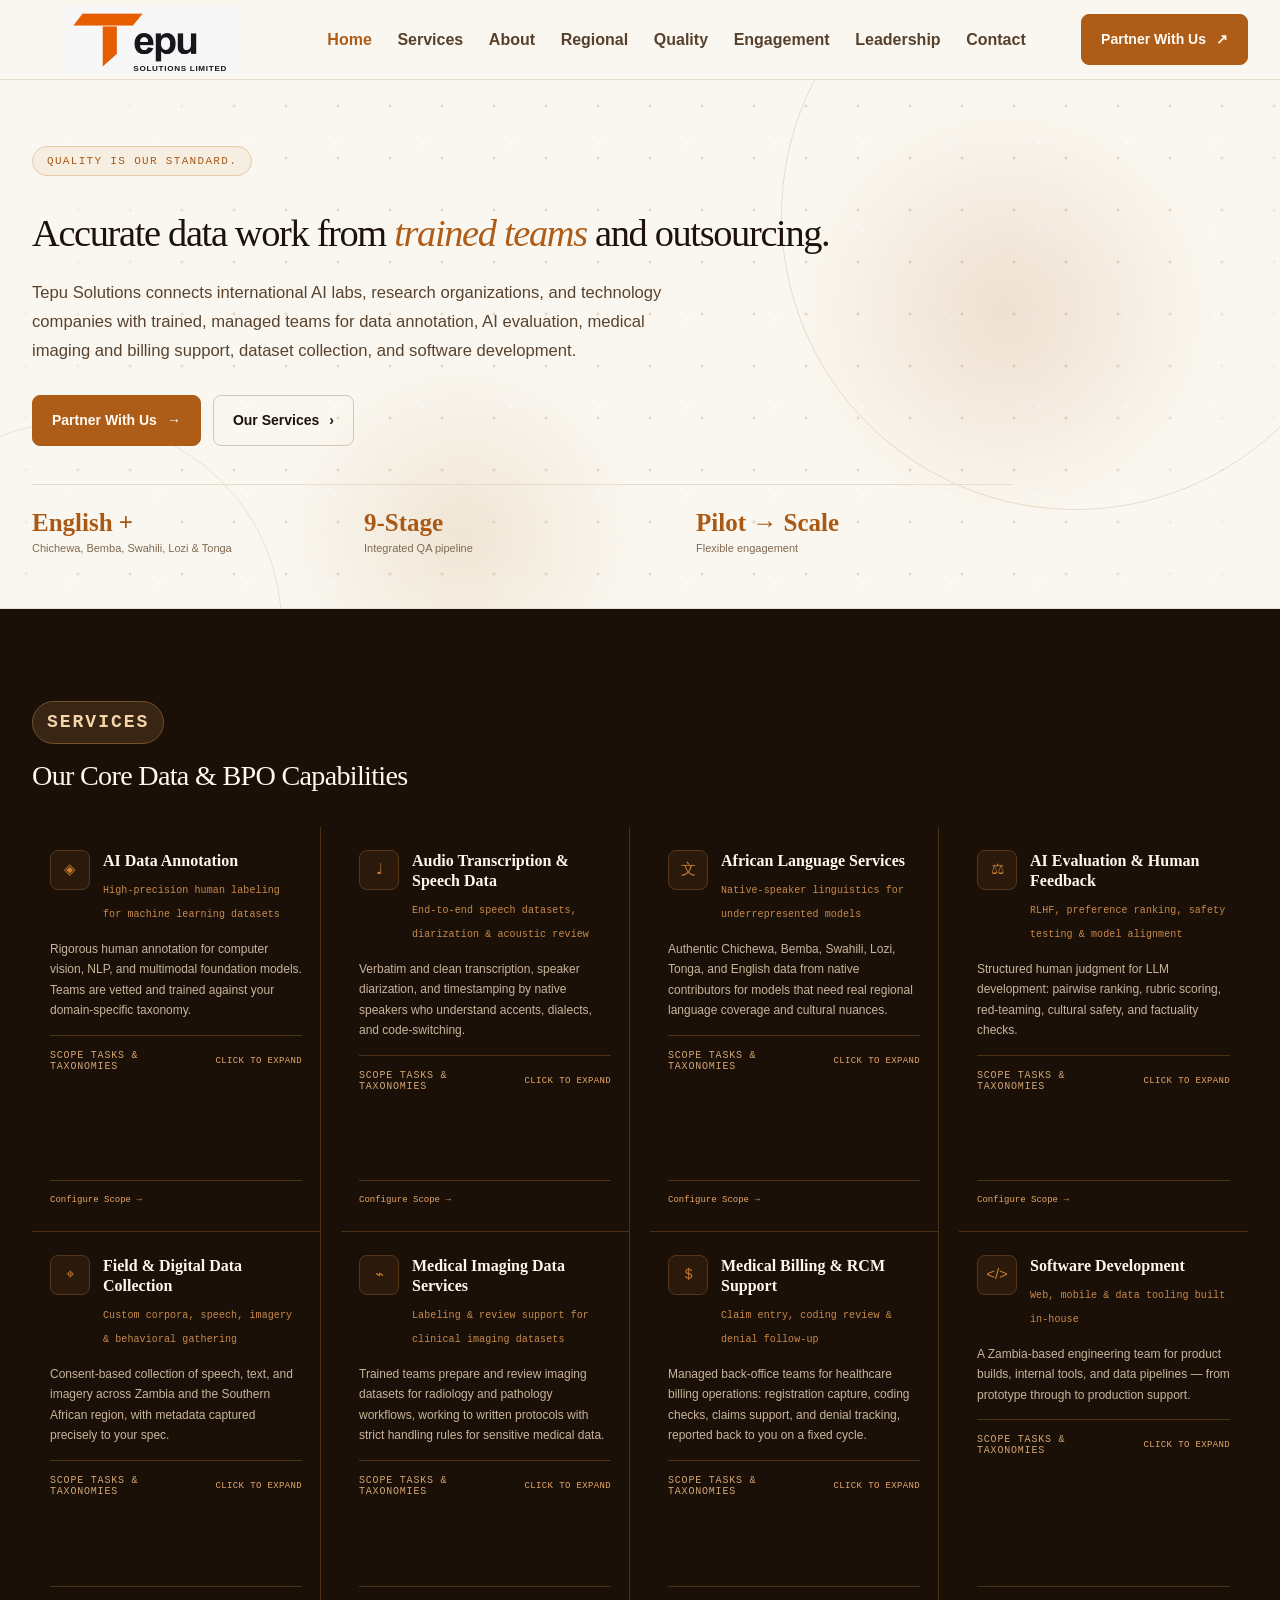
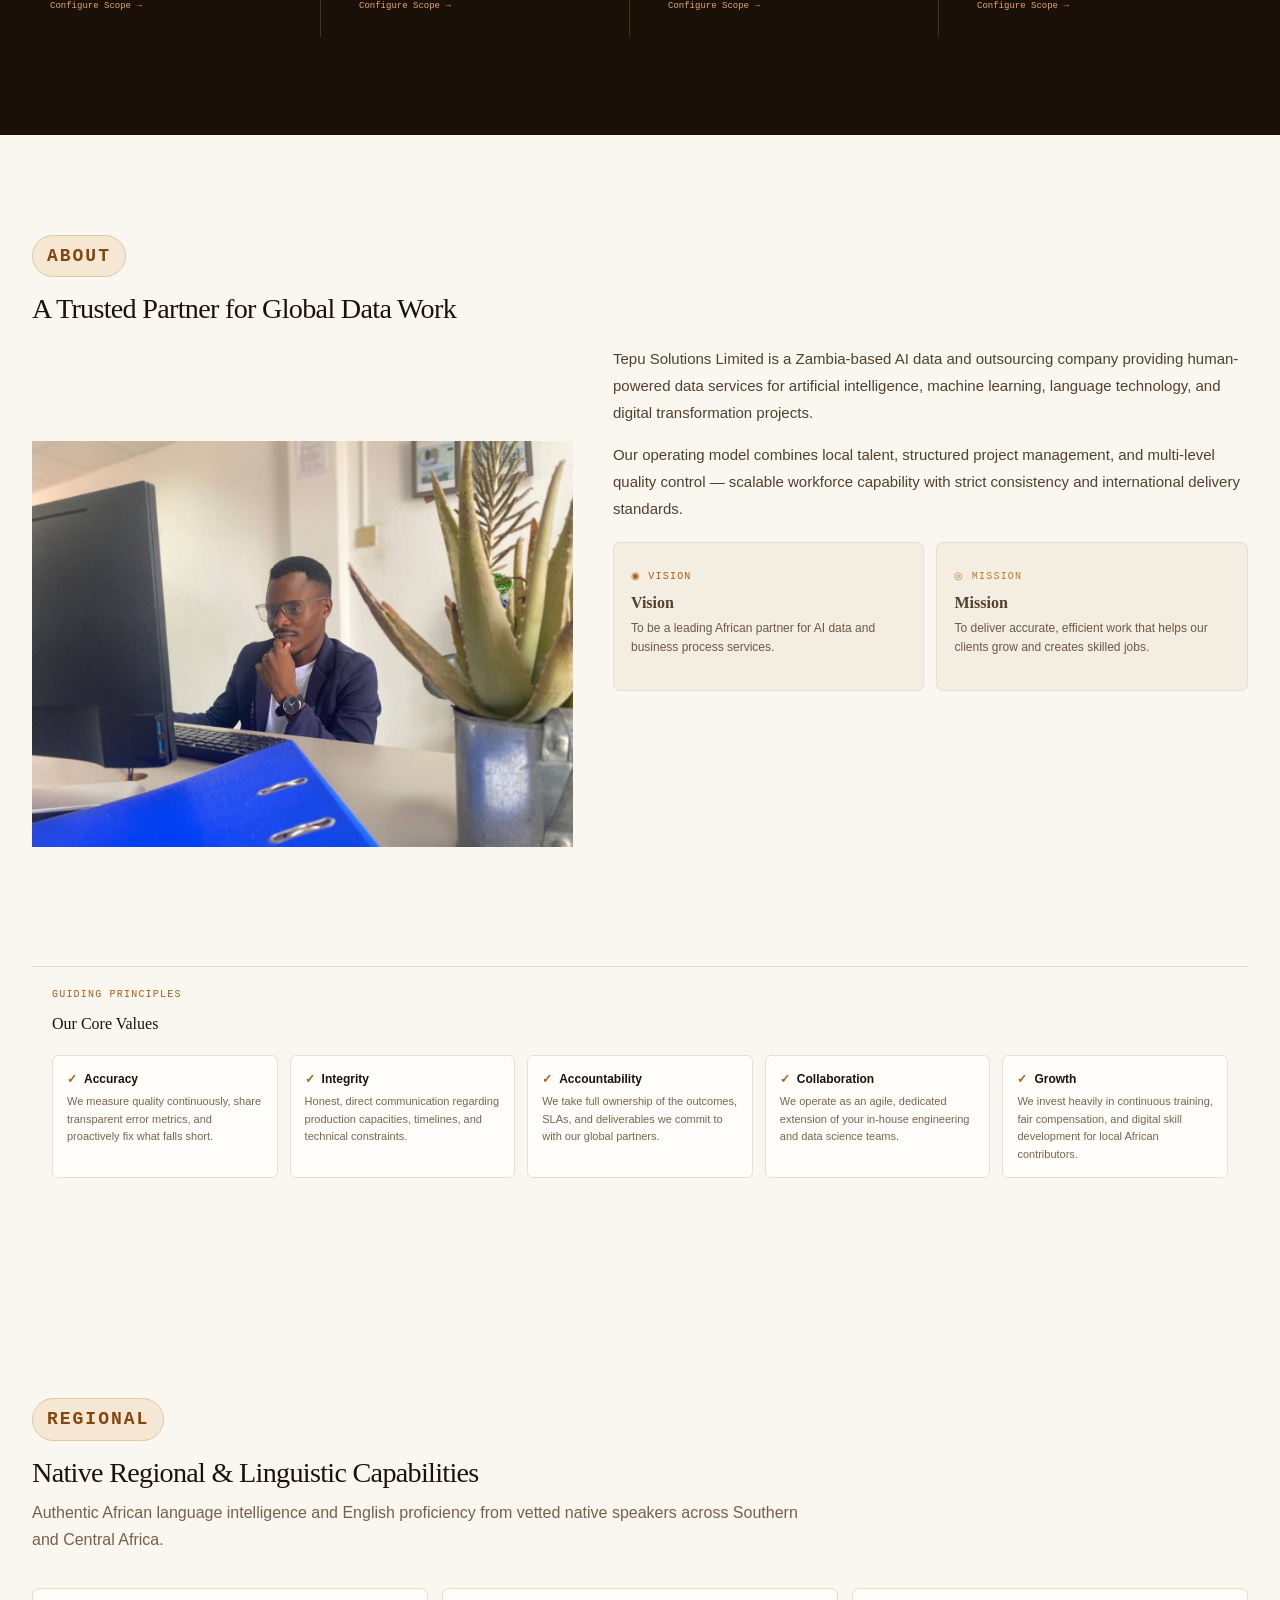
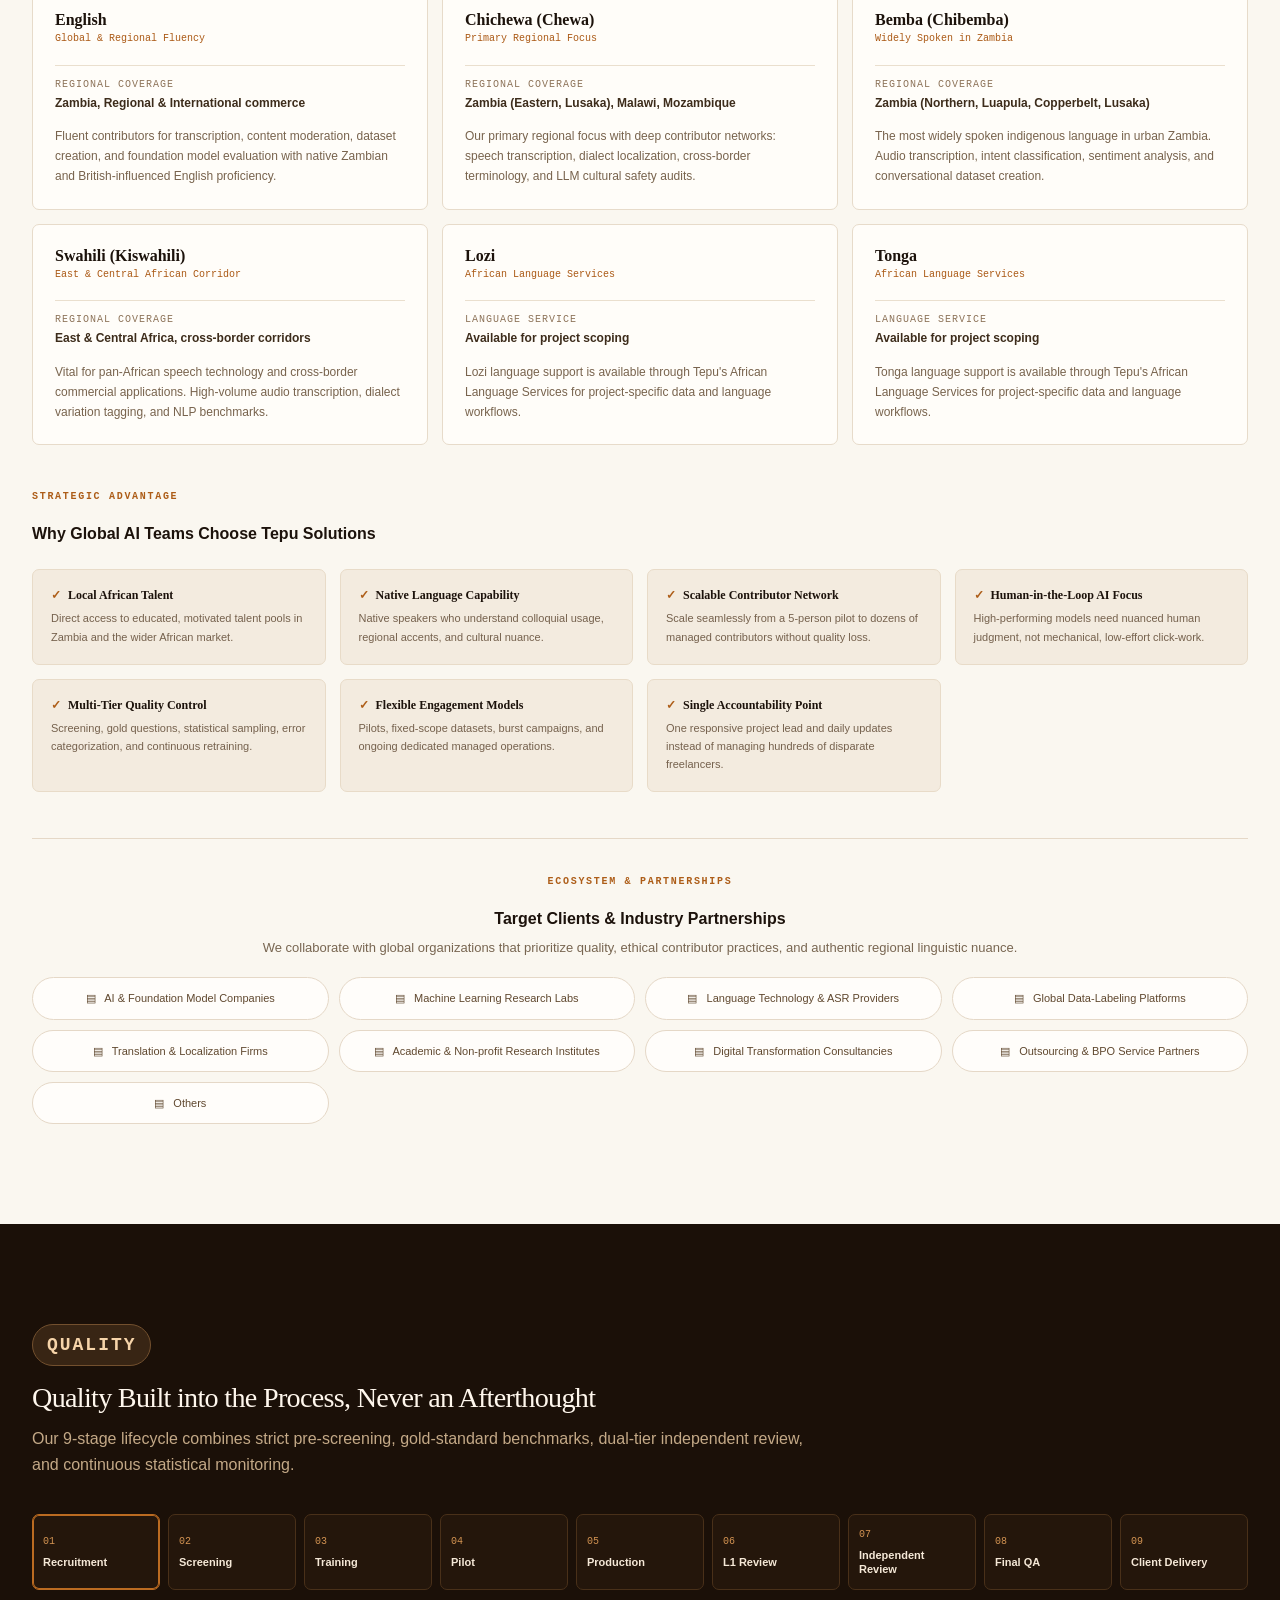
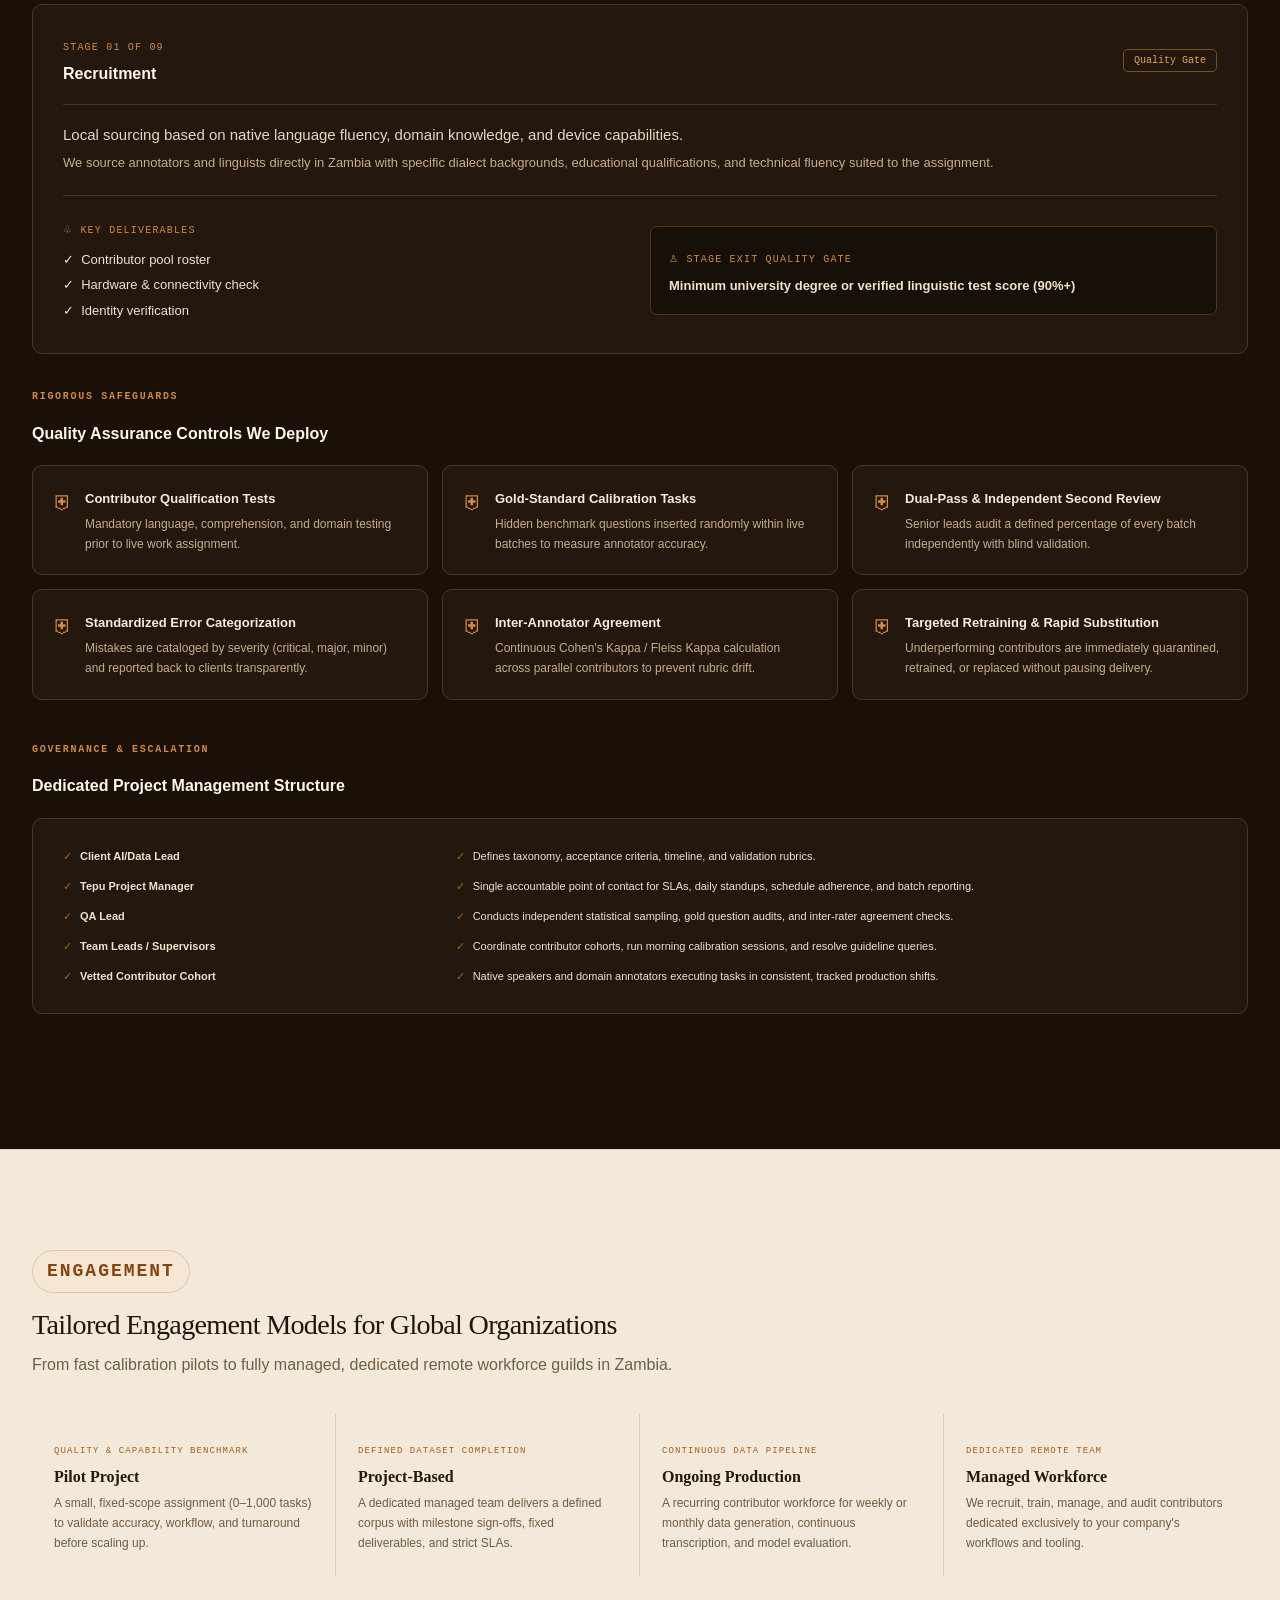
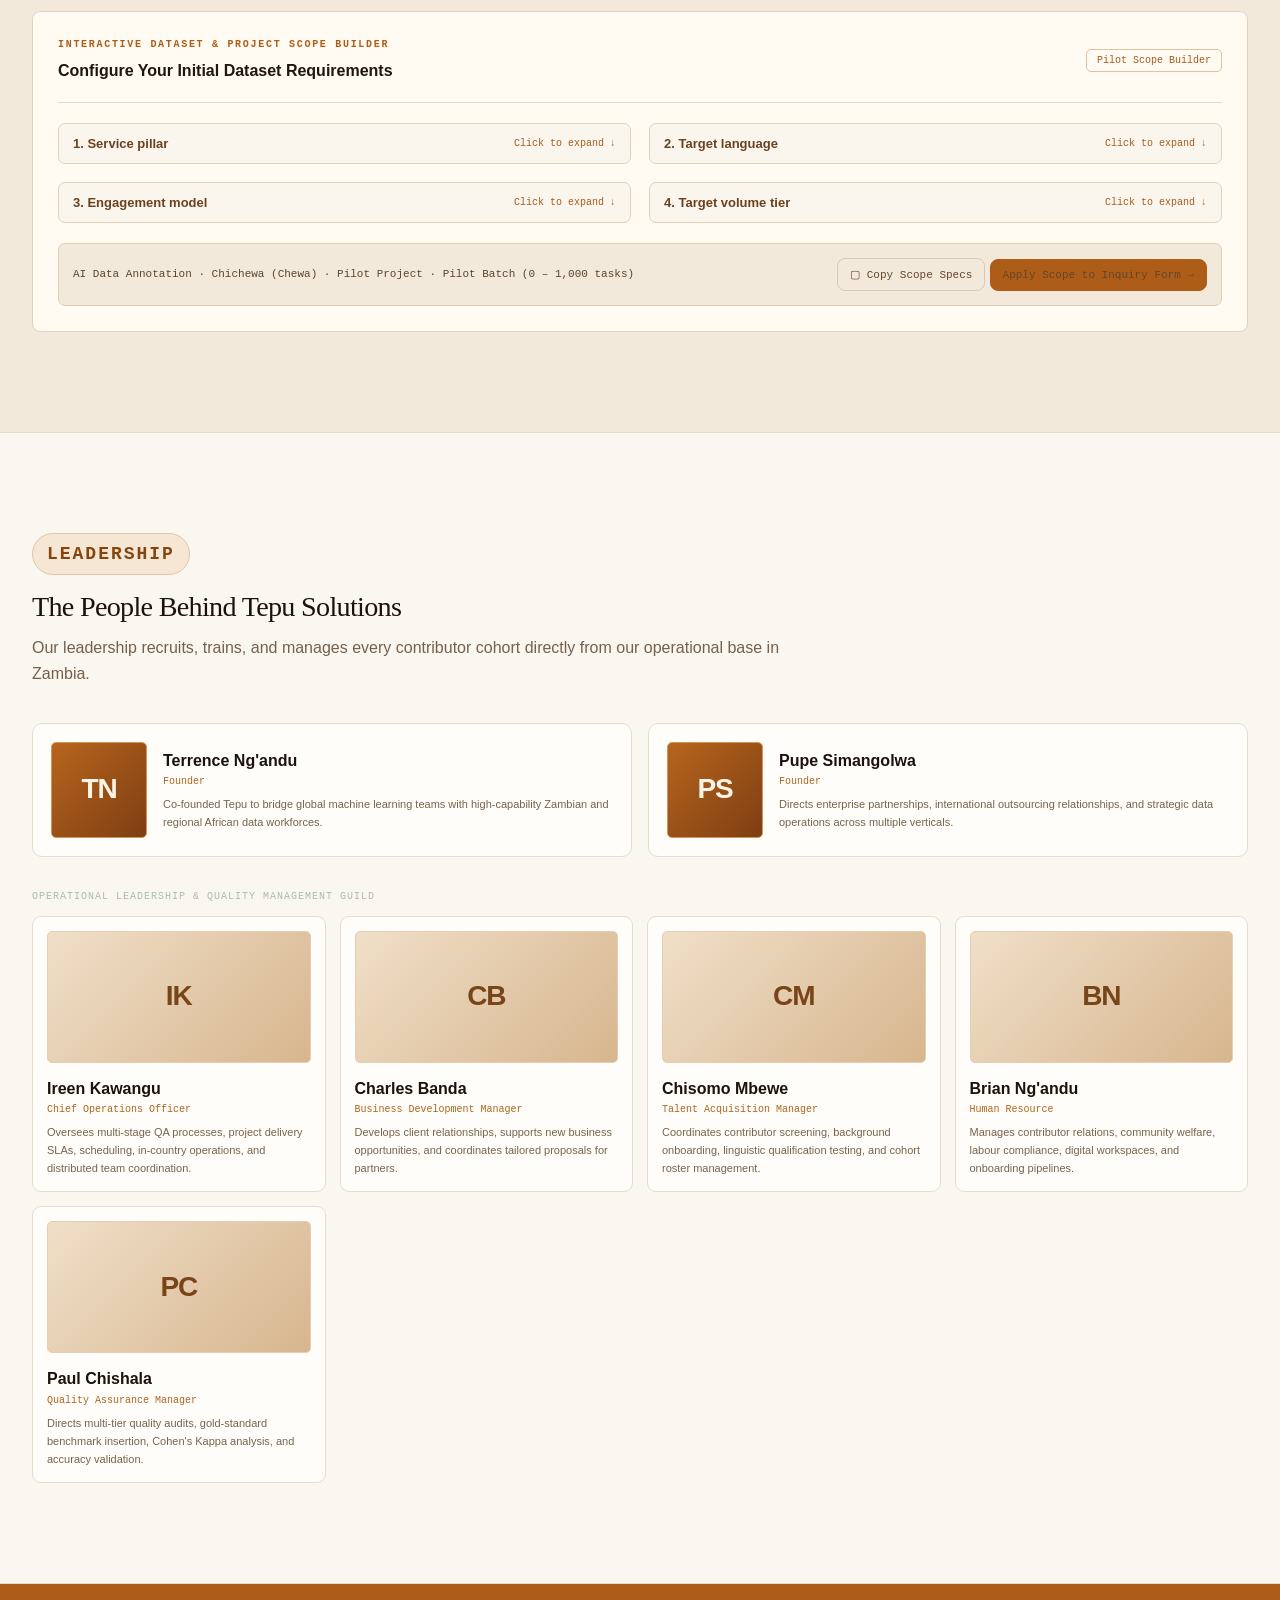
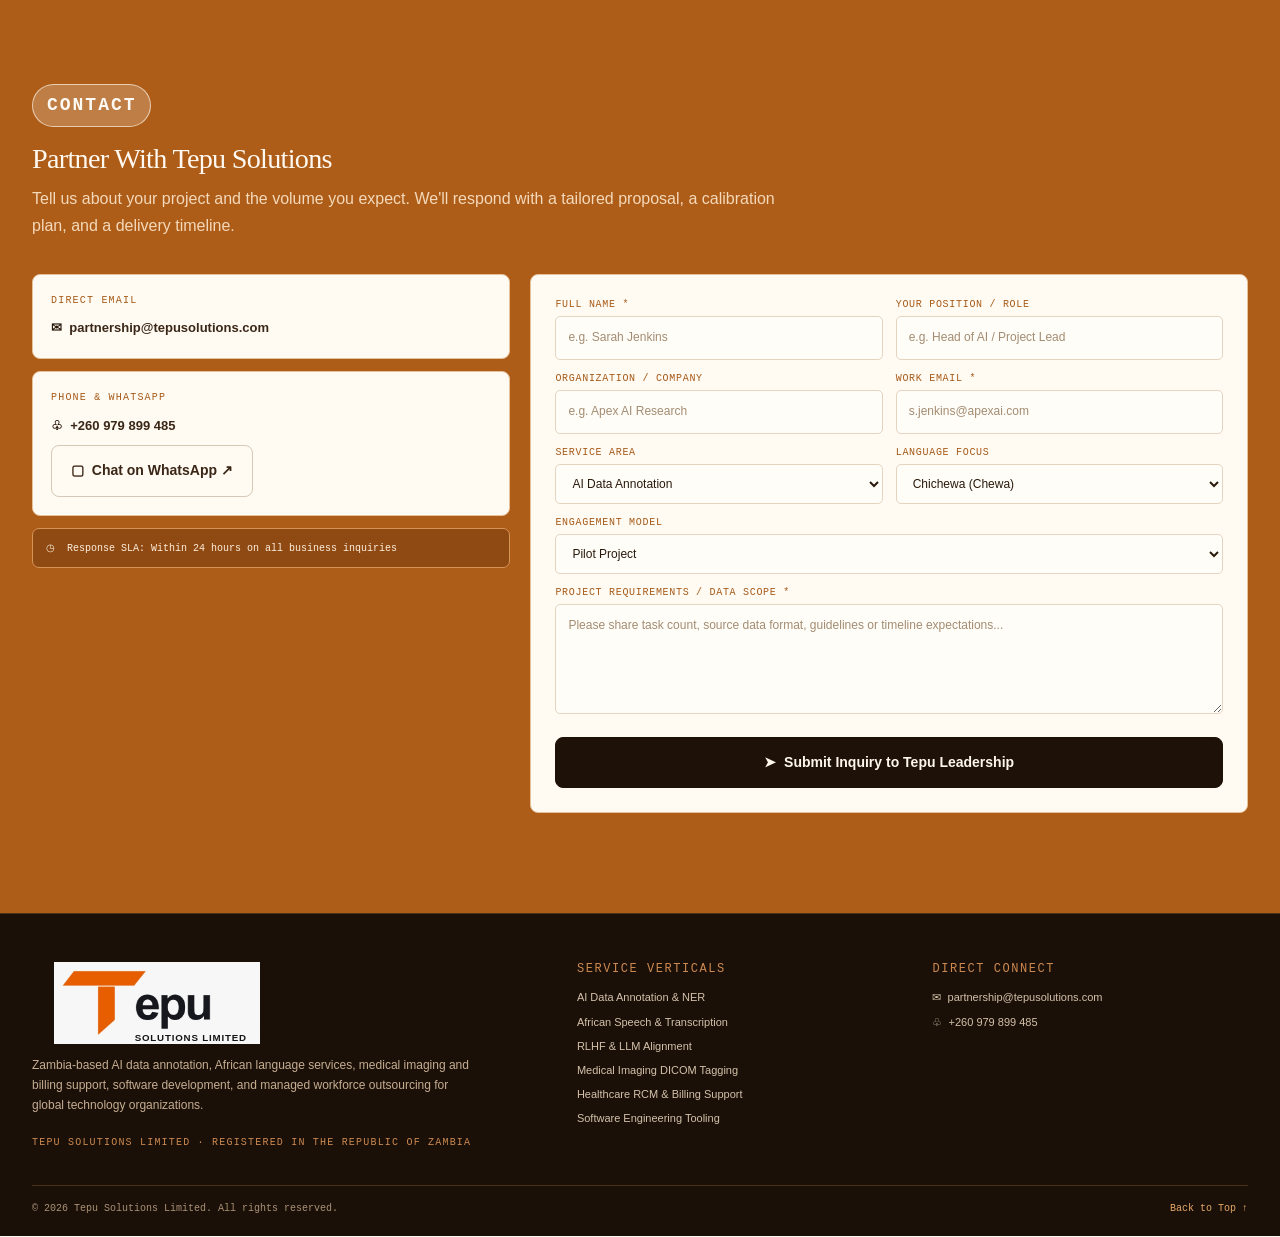
==== commit 25e6d09c: "Update leadership names and add business development manager" ====
--- a/index.html
+++ b/index.html
@@ -20,7 +20,7 @@
 @media(prefers-reduced-motion:reduce){html{scroll-behavior:auto}*,*:before,*:after{transition:none!important}}
 </style>
 <link rel="canonical" href="https://tepusolutions.com/">
-<link rel="stylesheet" href="assets/theme.css?v=site-speed-20261012">
+<link rel="stylesheet" href="assets/theme.css?v=footer-logo-align-20261019">
 </head>
 <body>
 <header><div class="wrap nav"><a class="brand" href="#home" aria-label="Tepu Solutions home"><img class="brand-logo" src="assets/tepu-company-logo.svg" alt="Tepu Solutions Limited"></a><nav class="navlinks" id="navlinks" aria-label="Main navigation"><a class="navlink" href="#home">Home</a><a class="navlink" href="#capabilities">Services</a><a class="navlink" href="#about">About</a><a class="navlink" href="#regional">Regional</a><a class="navlink" href="#quality">Quality</a><a class="navlink" href="#engagement">Engagement</a><a class="navlink" href="#leadership">Leadership</a><a class="navlink" href="#contact">Contact</a></nav><a class="btn btn-primary nav-cta" href="#contact">Partner With Us <span aria-hidden="true">↗</span></a><button class="menu" id="menu" aria-expanded="false" aria-controls="navlinks">Menu</button></div></header>
@@ -40,7 +40,7 @@
 <section class="section process-section" id="quality"><div class="wrap"><div class="section-head"><p class="eyebrow">Quality</p><h2 class="section-title">Quality Built into the Process, Never an Afterthought</h2><p class="section-lede">Our 9-stage lifecycle combines strict pre-screening, gold-standard benchmarks, dual-tier independent review, and continuous statistical monitoring.</p></div><div class="qa-grid" role="tablist" aria-label="Quality process stages"><button class="step" role="tab" aria-selected="true" data-stage="0"><span class="step-num">01</span><b>Recruitment</b></button><button class="step" role="tab" aria-selected="false" data-stage="1"><span class="step-num">02</span><b>Screening</b></button><button class="step" role="tab" aria-selected="false" data-stage="2"><span class="step-num">03</span><b>Training</b></button><button class="step" role="tab" aria-selected="false" data-stage="3"><span class="step-num">04</span><b>Pilot</b></button><button class="step" role="tab" aria-selected="false" data-stage="4"><span class="step-num">05</span><b>Production</b></button><button class="step" role="tab" aria-selected="false" data-stage="5"><span class="step-num">06</span><b>L1 Review</b></button><button class="step" role="tab" aria-selected="false" data-stage="6"><span class="step-num">07</span><b>Independent Review</b></button><button class="step" role="tab" aria-selected="false" data-stage="7"><span class="step-num">08</span><b>Final QA</b></button><button class="step" role="tab" aria-selected="false" data-stage="8"><span class="step-num">09</span><b>Client Delivery</b></button></div><article class="stage" id="stage-panel" role="tabpanel"><div class="stage-head"><div><span class="tag" id="stage-count">Stage 01 of 09</span><h3 id="stage-title">Recruitment</h3></div><span class="verified">Quality Gate</span></div><p class="stage-desc" id="stage-summary">Local sourcing based on native language fluency, domain knowledge, and device capabilities.</p><p class="stage-detail" id="stage-detail">We source annotators and linguists directly in Zambia with specific dialect backgrounds, educational qualifications, and technical fluency suited to the assignment.</p><div class="stage-bottom"><div><span class="tag">♧ Key deliverables</span><ul id="stage-deliverables"><li>✓ &nbsp;Contributor pool roster</li><li>✓ &nbsp;Hardware &amp; connectivity check</li><li>✓ &nbsp;Identity verification</li></ul></div><div class="gate"><span class="tag">♙ Stage exit quality gate</span><p id="stage-gate">Minimum university degree or verified linguistic test score (90%+)</p></div></div></article><p class="eyebrow">Rigorous safeguards</p><h3 style="font-size:20px;margin:0 0 18px">Quality Assurance Controls We Deploy</h3><div class="qa-controls"><article class="qa-card"><span class="shield">⛨</span><div><strong>Contributor Qualification Tests</strong><p>Mandatory language, comprehension, and domain testing prior to live work assignment.</p></div></article><article class="qa-card"><span class="shield">⛨</span><div><strong>Gold-Standard Calibration Tasks</strong><p>Hidden benchmark questions inserted randomly within live batches to measure annotator accuracy.</p></div></article><article class="qa-card"><span class="shield">⛨</span><div><strong>Dual-Pass &amp; Independent Second Review</strong><p>Senior leads audit a defined percentage of every batch independently with blind validation.</p></div></article><article class="qa-card"><span class="shield">⛨</span><div><strong>Standardized Error Categorization</strong><p>Mistakes are cataloged by severity (critical, major, minor) and reported back to clients transparently.</p></div></article><article class="qa-card"><span class="shield">⛨</span><div><strong>Inter-Annotator Agreement</strong><p>Continuous Cohen's Kappa / Fleiss Kappa calculation across parallel contributors to prevent rubric drift.</p></div></article><article class="qa-card"><span class="shield">⛨</span><div><strong>Targeted Retraining &amp; Rapid Substitution</strong><p>Underperforming contributors are immediately quarantined, retrained, or replaced without pausing delivery.</p></div></article></div><div style="margin-top:42px"><p class="eyebrow">Governance &amp; escalation</p><h3 style="font-size:20px;margin:0 0 18px">Dedicated Project Management Structure</h3><div class="stage"><div class="scope" style="border:0;padding:0"><ul style="grid-template-columns:1fr 2fr;gap:12px"><li><b>Client AI/Data Lead</b></li><li>Defines taxonomy, acceptance criteria, timeline, and validation rubrics.</li><li><b>Tepu Project Manager</b></li><li>Single accountable point of contact for SLAs, daily standups, schedule adherence, and batch reporting.</li><li><b>QA Lead</b></li><li>Conducts independent statistical sampling, gold question audits, and inter-rater agreement checks.</li><li><b>Team Leads / Supervisors</b></li><li>Coordinate contributor cohorts, run morning calibration sessions, and resolve guideline queries.</li><li><b>Vetted Contributor Cohort</b></li><li>Native speakers and domain annotators executing tasks in consistent, tracked production shifts.</li></ul></div></div></div></div></section>
 
 <section class="section engagement engagement-section" id="engagement"><div class="wrap"><div class="section-head"><p class="eyebrow">Engagement</p><h2 class="section-title">Tailored Engagement Models for Global Organizations</h2><p class="section-lede">From fast calibration pilots to fully managed, dedicated remote workforce guilds in Zambia.</p></div><div class="engagement-grid"><article class="engagement-card"><span class="tag">Quality &amp; capability benchmark</span><h3>Pilot Project</h3><p>A small, fixed-scope assignment (0–1,000 tasks) to validate accuracy, workflow, and turnaround before scaling up.</p></article><article class="engagement-card"><span class="tag">Defined dataset completion</span><h3>Project-Based</h3><p>A dedicated managed team delivers a defined corpus with milestone sign-offs, fixed deliverables, and strict SLAs.</p></article><article class="engagement-card"><span class="tag">Continuous data pipeline</span><h3>Ongoing Production</h3><p>A recurring contributor workforce for weekly or monthly data generation, continuous transcription, and model evaluation.</p></article><article class="engagement-card"><span class="tag">Dedicated remote team</span><h3>Managed Workforce</h3><p>We recruit, train, manage, and audit contributors dedicated exclusively to your company's workflows and tooling.</p></article></div><div class="builder"><div class="builder-head"><div><p class="eyebrow" style="margin-bottom:5px">Interactive dataset &amp; project scope builder</p><h3>Configure Your Initial Dataset Requirements</h3></div><span class="verified">Pilot Scope Builder</span></div><div class="builder-grid"><div class="option-group"><details class="builder-stage-dropdown"><summary><span>1. Service pillar</span></summary><div class="stage-options"><div data-group="service"><button class="option selected">AI Data Annotation</button><button class="option">Audio Transcription &amp; Speech Data</button><button class="option">African Language Services</button><button class="option">AI Evaluation &amp; Human Feedback</button><button class="option">Field &amp; Digital Data Collection</button><button class="option">Medical Imaging Data Services</button><button class="option">Medical Billing &amp; RCM Support</button><button class="option">Software Development</button><button class="option">Other</button></div><label class="builder-other" hidden>Specify another service<input type="text" data-other-value="service" placeholder="Enter a service"></label></div></details></div><div class="option-group"><details class="builder-stage-dropdown"><summary><span>2. Target language</span></summary><div class="stage-options"><div data-group="language"><button class="option">English</button><button class="option selected">Chichewa (Chewa)</button><button class="option">Bemba (Chibemba)</button><button class="option">Swahili (Kiswahili)</button><button class="option">Lozi</button><button class="option">Tonga</button><button class="option">Multilingual (English + African Languages)</button><button class="option">Other</button></div><label class="builder-other" hidden>Specify another language<input type="text" data-other-value="language" placeholder="Enter a language"></label></div></details></div><div class="option-group"><details class="builder-stage-dropdown"><summary><span>3. Engagement model</span></summary><div class="stage-options"><div data-group="model"><button class="option selected">Pilot Project</button><button class="option">Project-Based</button><button class="option">Ongoing Production</button><button class="option">Managed Workforce</button><button class="option">Vendor Onboarding</button></div></div></details></div><div class="option-group"><details class="builder-stage-dropdown"><summary><span>4. Target volume tier</span></summary><div class="stage-options"><div data-group="volume"><button class="option selected">Pilot Batch (0 – 1,000 tasks)</button><button class="option">Standard Project (1,000 – 10,000 tasks)</button><button class="option">Production Scale (10,000 – 50,000 tasks)</button><button class="option">Dedicated / Ongoing (50,000+ tasks)</button></div></div></details></div></div><div class="scope-output"><p id="scope-summary" aria-live="polite">AI Data Annotation · Chichewa (Chewa) · Pilot Project · Pilot Batch (0 – 1,000 tasks)</p><div><button class="btn" id="copy-scope">▢ Copy Scope Specs</button> <a href="#contact" class="btn btn-primary" id="apply-scope">Apply Scope to Inquiry Form →</a></div></div></div></div></section>
-<section class="section" id="leadership"><div class="wrap"><div class="section-head"><p class="eyebrow">Leadership</p><h2 class="section-title">The People Behind Tepu Solutions</h2><p class="section-lede">Our leadership recruits, trains, and manages every contributor cohort directly from our operational base in Zambia.</p></div><div class="lead-grid"><article class="leader-card"><div class="portrait" aria-hidden="true">TN</div><div><h3>Terrence Ng'andu</h3><span class="role">Founder</span><p>Co-founded Tepu to bridge global machine learning teams with high-capability Zambian and regional African data workforces.</p></div></article><article class="leader-card"><div class="portrait" aria-hidden="true">PS</div><div><h3>Pupe Simangolwa</h3><span class="role">Founder</span><p>Directs enterprise partnerships, international outsourcing relationships, and strategic data operations across multiple verticals.</p></div></article></div><div class="subhead">Operational leadership &amp; quality management guild</div><div class="staff-grid"><article class="staff"><div class="portrait" aria-hidden="true">IK</div><h3>Ireen Kdawungu</h3><span class="role">Chief Operations Officer</span><p>Oversees multi-stage QA processes, project delivery SLAs, scheduling, in-country operations, and distributed team coordination.</p></article><article class="staff"><div class="portrait" aria-hidden="true">CM</div><h3>Chisomo Mbewe</h3><span class="role">Talent Acquisition Manager</span><p>Coordinates contributor screening, background onboarding, linguistic qualification testing, and cohort roster management.</p></article><article class="staff"><div class="portrait" aria-hidden="true">BN</div><h3>Brian Ng'andu</h3><span class="role">Human Resource</span><p>Manages contributor relations, community welfare, labour compliance, digital workspaces, and onboarding pipelines.</p></article><article class="staff"><div class="portrait" aria-hidden="true">PC</div><h3>Paul Chishala</h3><span class="role">Quality Assurance Manager</span><p>Directs multi-tier quality audits, gold-standard benchmark insertion, Cohen's Kappa analysis, and accuracy validation.</p></article></div></div></section>
+<section class="section" id="leadership"><div class="wrap"><div class="section-head"><p class="eyebrow">Leadership</p><h2 class="section-title">The People Behind Tepu Solutions</h2><p class="section-lede">Our leadership recruits, trains, and manages every contributor cohort directly from our operational base in Zambia.</p></div><div class="lead-grid"><article class="leader-card"><div class="portrait" aria-hidden="true">TN</div><div><h3>Terrence Ng'andu</h3><span class="role">Founder</span><p>Co-founded Tepu to bridge global machine learning teams with high-capability Zambian and regional African data workforces.</p></div></article><article class="leader-card"><div class="portrait" aria-hidden="true">PS</div><div><h3>Pupe Simangolwa</h3><span class="role">Founder</span><p>Directs enterprise partnerships, international outsourcing relationships, and strategic data operations across multiple verticals.</p></div></article></div><div class="subhead">Operational leadership &amp; quality management guild</div><div class="staff-grid"><article class="staff"><div class="portrait" aria-hidden="true">IK</div><h3>Ireen Kawangu</h3><span class="role">Chief Operations Officer</span><p>Oversees multi-stage QA processes, project delivery SLAs, scheduling, in-country operations, and distributed team coordination.</p></article><article class="staff"><div class="portrait" aria-hidden="true">CB</div><h3>Charles Banda</h3><span class="role">Business Development Manager</span><p>Develops client relationships, supports new business opportunities, and coordinates tailored proposals for partners.</p></article><article class="staff"><div class="portrait" aria-hidden="true">CM</div><h3>Chisomo Mbewe</h3><span class="role">Talent Acquisition Manager</span><p>Coordinates contributor screening, background onboarding, linguistic qualification testing, and cohort roster management.</p></article><article class="staff"><div class="portrait" aria-hidden="true">BN</div><h3>Brian Ng'andu</h3><span class="role">Human Resource</span><p>Manages contributor relations, community welfare, labour compliance, digital workspaces, and onboarding pipelines.</p></article><article class="staff"><div class="portrait" aria-hidden="true">PC</div><h3>Paul Chishala</h3><span class="role">Quality Assurance Manager</span><p>Directs multi-tier quality audits, gold-standard benchmark insertion, Cohen's Kappa analysis, and accuracy validation.</p></article></div></div></section>
 <section class="section contact contact-section" id="contact"><div class="wrap"><div class="section-head"><p class="eyebrow">Contact</p><h2 class="section-title">Partner With Tepu Solutions</h2><p class="section-lede">Tell us about your project and the volume you expect. We'll respond with a tailored proposal, a calibration plan, and a delivery timeline.</p></div><div class="contact-grid"><div class="contact-stack"><div class="contact-card"><span class="tag">Direct email</span><strong>✉ &nbsp;<a href="https://mail.google.com/mail/?view=cm&amp;fs=1&amp;to=partnership%40tepusolutions.com" target="_blank" rel="noopener noreferrer">partnership@tepusolutions.com</a></strong></div><div class="contact-card"><span class="tag">Phone &amp; WhatsApp</span><strong>♧ &nbsp;<a href="tel:+260979899485">+260 979 899 485</a></strong><p style="margin-top:8px"><a class="btn" href="https://wa.me/260979899485" target="_blank" rel="noopener">▢ &nbsp;Chat on WhatsApp ↗</a></p></div><div class="sla">◷ &nbsp;Response SLA: Within 24 hours on all business inquiries</div></div><form class="formbox" id="inquiry" name="partnership-inquiry" method="POST" action="https://formsubmit.co/partnership@tepusolutions.com"><input type="hidden" name="_subject" value="New website inquiry — Tepu Solutions"><input type="hidden" name="_template" value="table"><input type="hidden" name="_next" value="https://tepusolutions.com/thanks.html"><input type="text" name="_honey" style="display:none"><div class="formgrid"><div class="field"><label for="name">FULL NAME *</label><input id="name" name="name" placeholder="e.g. Sarah Jenkins" required></div><div class="field"><label for="role">Your position / role</label><input id="role" name="role" placeholder="e.g. Head of AI / Project Lead"></div><div class="field"><label for="org">Organization / company</label><input id="org" name="org" placeholder="e.g. Apex AI Research"></div><div class="field"><label for="email">Work email *</label><input id="email" name="email" type="email" placeholder="s.jenkins@apexai.com" required></div><div class="field"><label for="service">Service area</label><select id="service" name="service"><option>AI Data Annotation</option><option>Audio Transcription &amp; Speech Data</option><option>African Language Services</option><option>AI Evaluation &amp; Human Feedback</option><option>Field &amp; Digital Data Collection</option><option>Medical Imaging Data Services</option><option>Medical Billing &amp; RCM Support</option><option>Software Development</option><option>Other</option></select><input class="other-specify" id="service-other" name="service_other" type="text" placeholder="Please specify the service" hidden></div><div class="field"><label for="language">Language focus</label><select id="language" name="language"><option>Chichewa (Chewa)</option><option>English</option><option>Bemba (Chibemba)</option><option>Swahili (Kiswahili)</option><option>Lozi</option><option>Tonga</option><option>Multilingual (English + African Languages)</option><option>Other</option></select><input class="other-specify" id="language-other" name="language_other" type="text" placeholder="Please specify the language" hidden></div><div class="field full"><label for="model">Engagement model</label><select id="model" name="model"><option>Pilot Project</option><option>Project-Based</option><option>Ongoing Production</option><option>Managed Workforce</option><option>Vendor Onboarding</option></select></div><div class="field full"><label for="scope">Project requirements / data scope *</label><textarea id="scope" name="scope" maxlength="5000" placeholder="Please share task count, source data format, guidelines or timeline expectations..." required></textarea></div></div><button class="btn btn-primary" type="submit">➤ &nbsp;Submit Inquiry to Tepu Leadership</button></form></div></div></section>
 </main><footer class="footer"><div class="wrap"><div class="footer-grid"><div class="footer-brand-col"><a class="brand" href="#home" aria-label="Tepu Solutions home"><img class="brand-logo" src="assets/tepu-company-logo.svg" alt="Tepu Solutions Limited"></a><p>Zambia-based AI data annotation, African language services, medical imaging and billing support, software development, and managed workforce outsourcing for global technology organizations.</p><span class="tag">Tepu Solutions Limited · Registered in the Republic of Zambia</span></div><div><h4>Service verticals</h4><ul class="footer-list"><li>AI Data Annotation &amp; NER</li><li>African Speech &amp; Transcription</li><li>RLHF &amp; LLM Alignment</li><li>Medical Imaging DICOM Tagging</li><li>Healthcare RCM &amp; Billing Support</li><li>Software Engineering Tooling</li></ul></div><div><h4>Direct connect</h4><ul class="footer-list"><li><a href="https://mail.google.com/mail/?view=cm&amp;fs=1&amp;to=partnership%40tepusolutions.com" target="_blank" rel="noopener noreferrer">✉ &nbsp;partnership@tepusolutions.com</a></li><li><a href="tel:+260979899485">♧ &nbsp;+260 979 899 485</a></li></ul></div></div><div class="copyright"><span>© 2026 Tepu Solutions Limited. All rights reserved.</span><a class="backtop" href="#home">Back to Top ↑</a></div></div></footer>
 <script>
